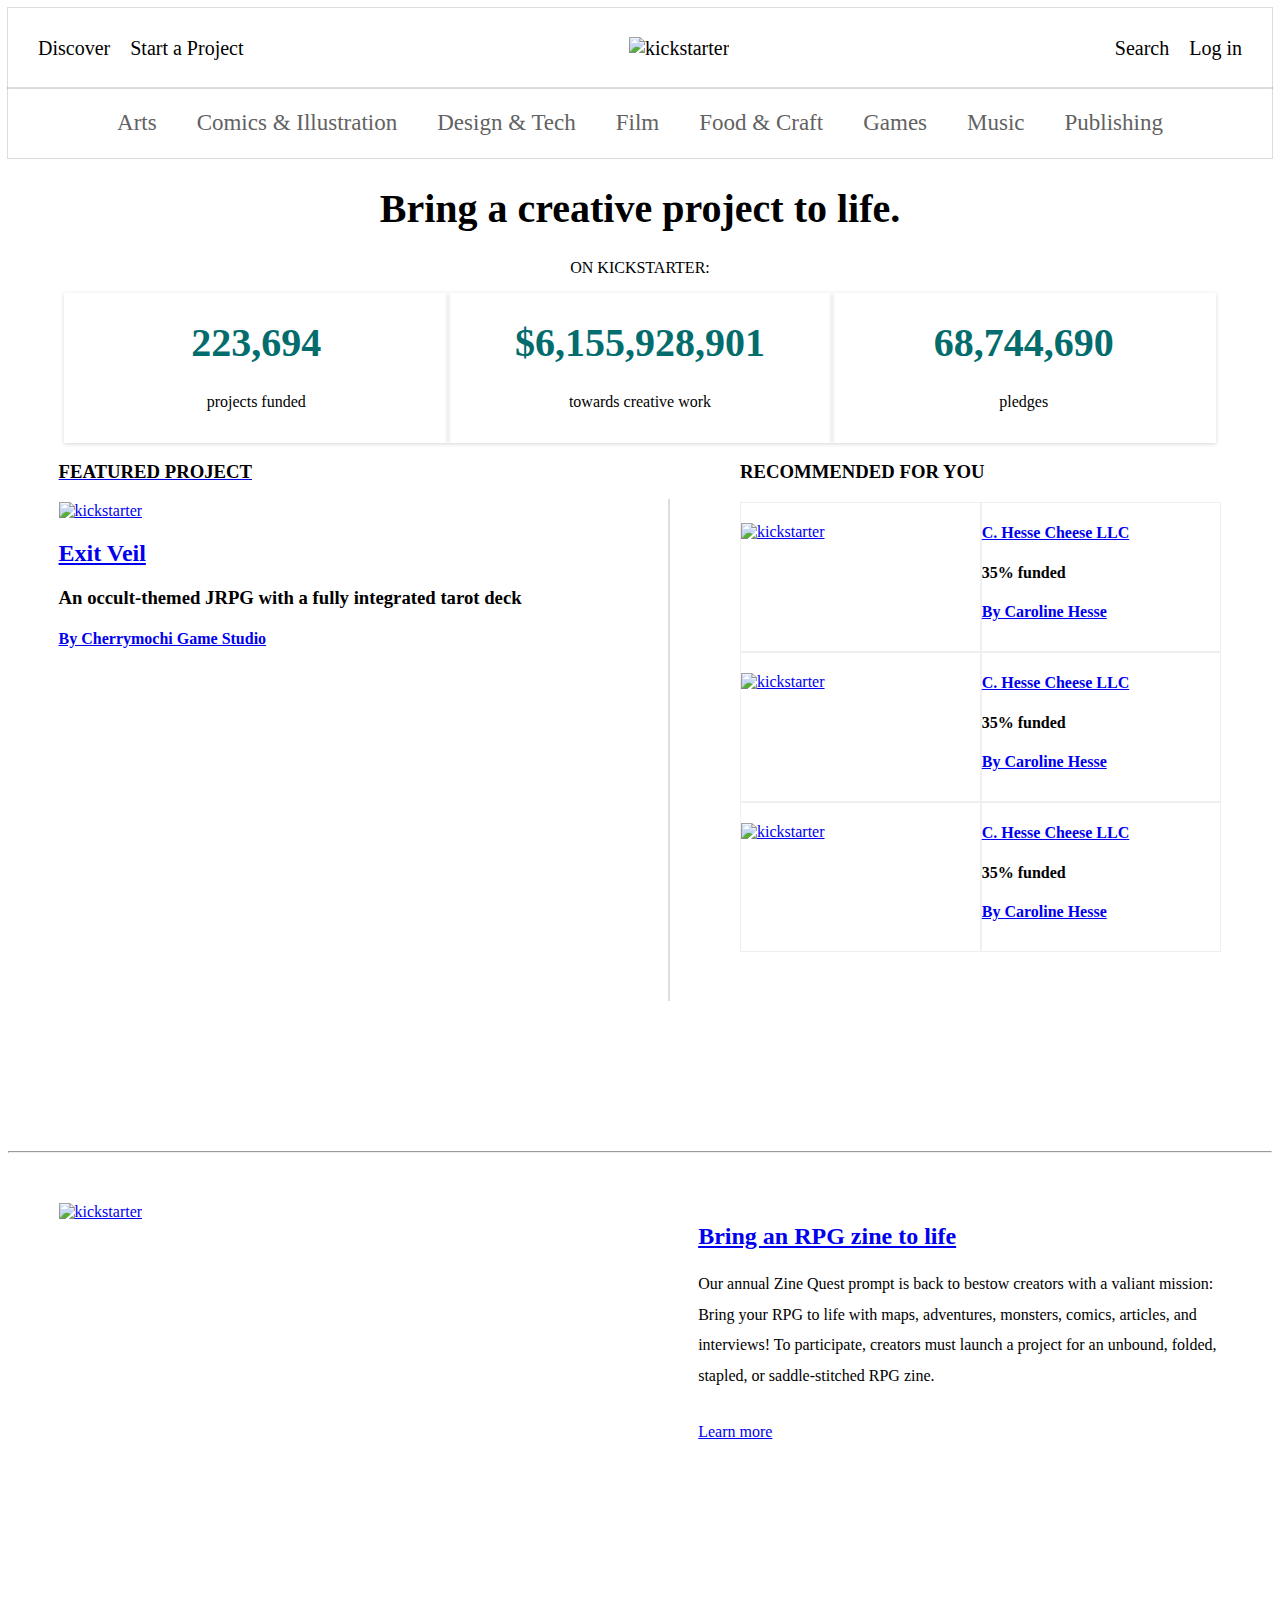
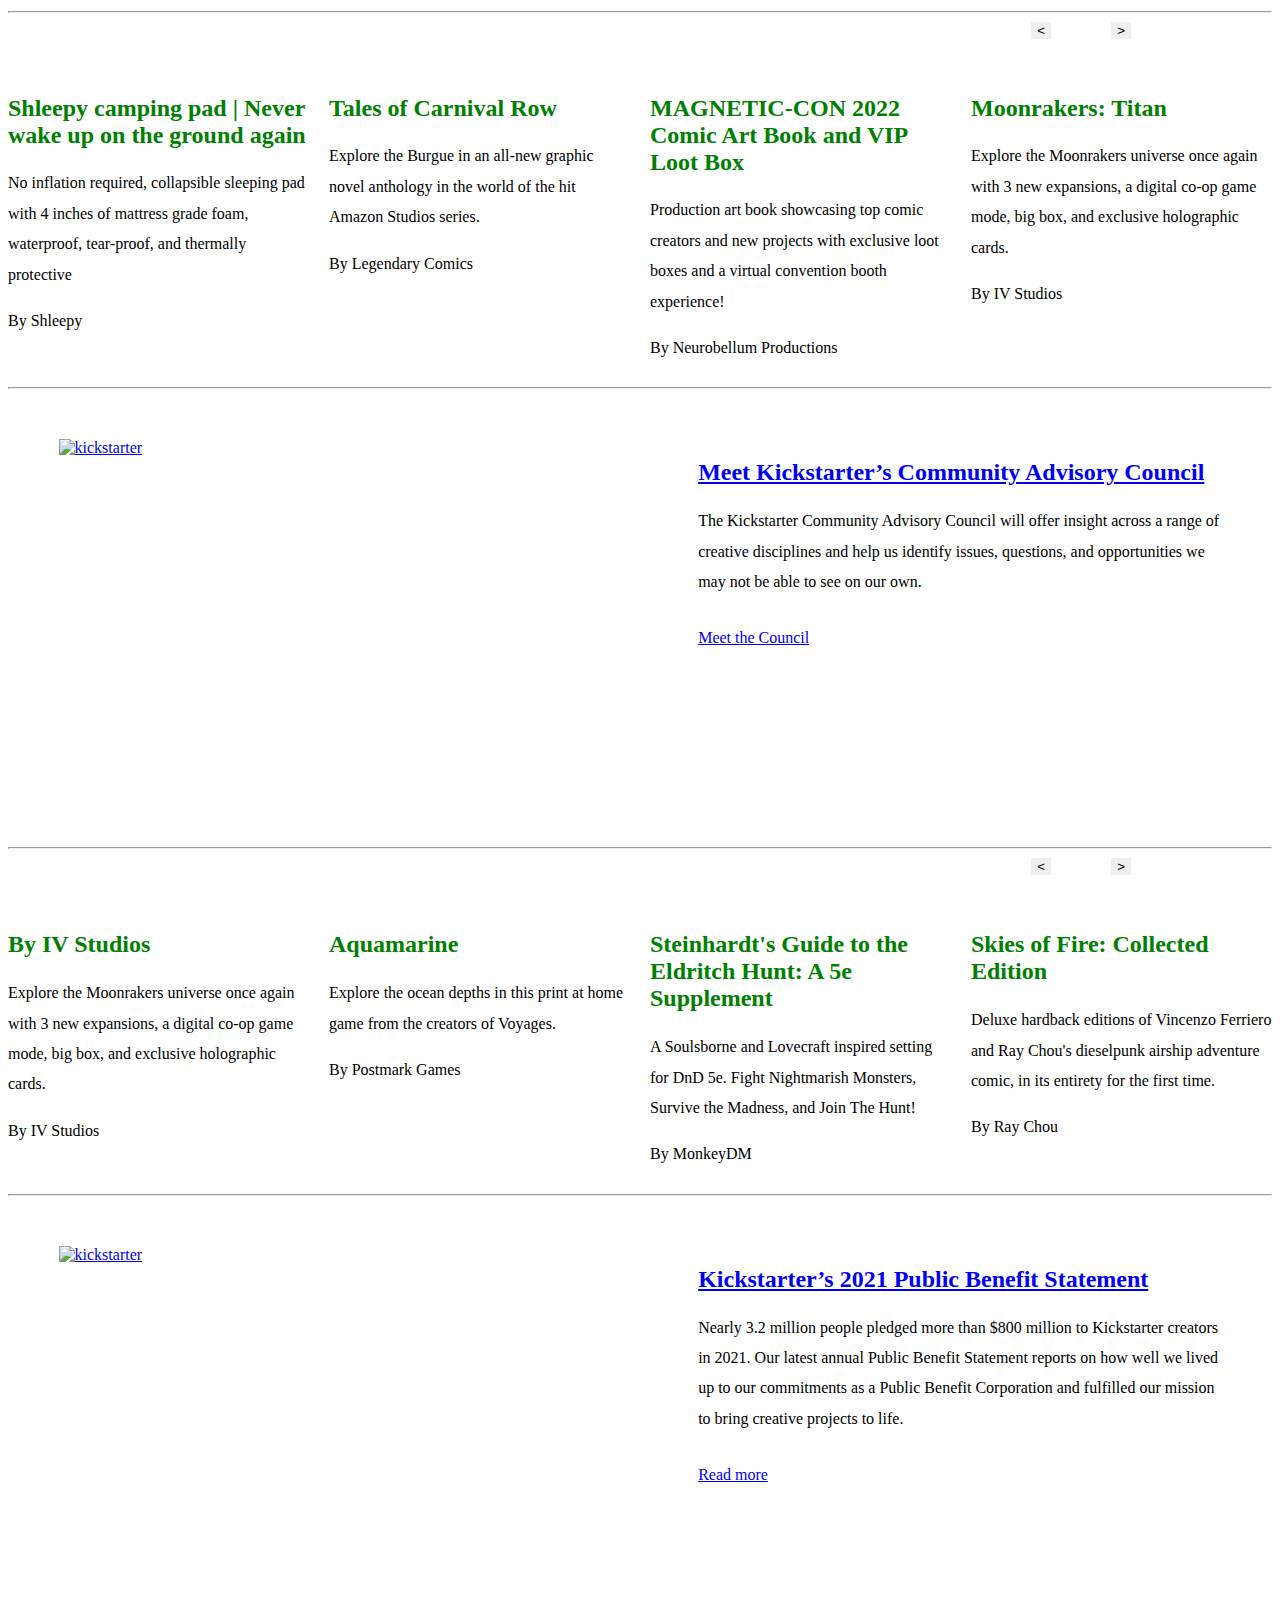
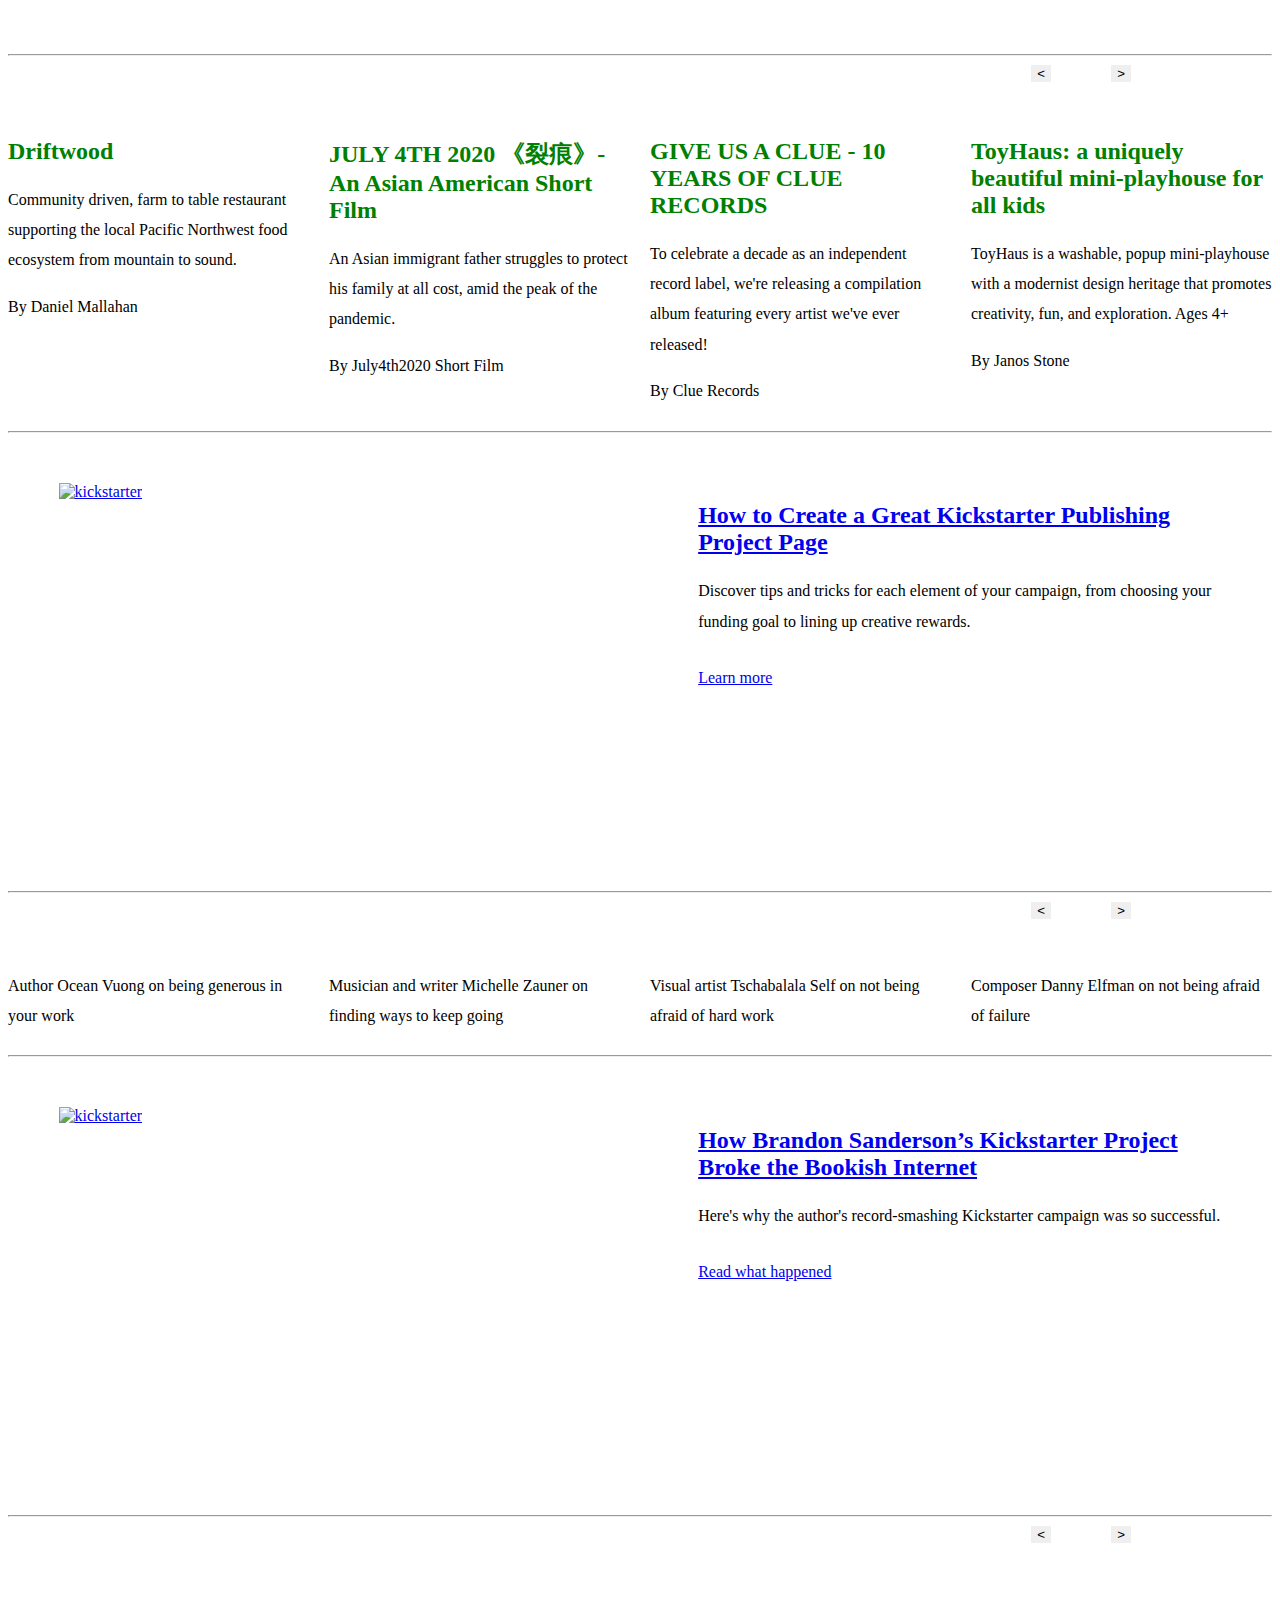
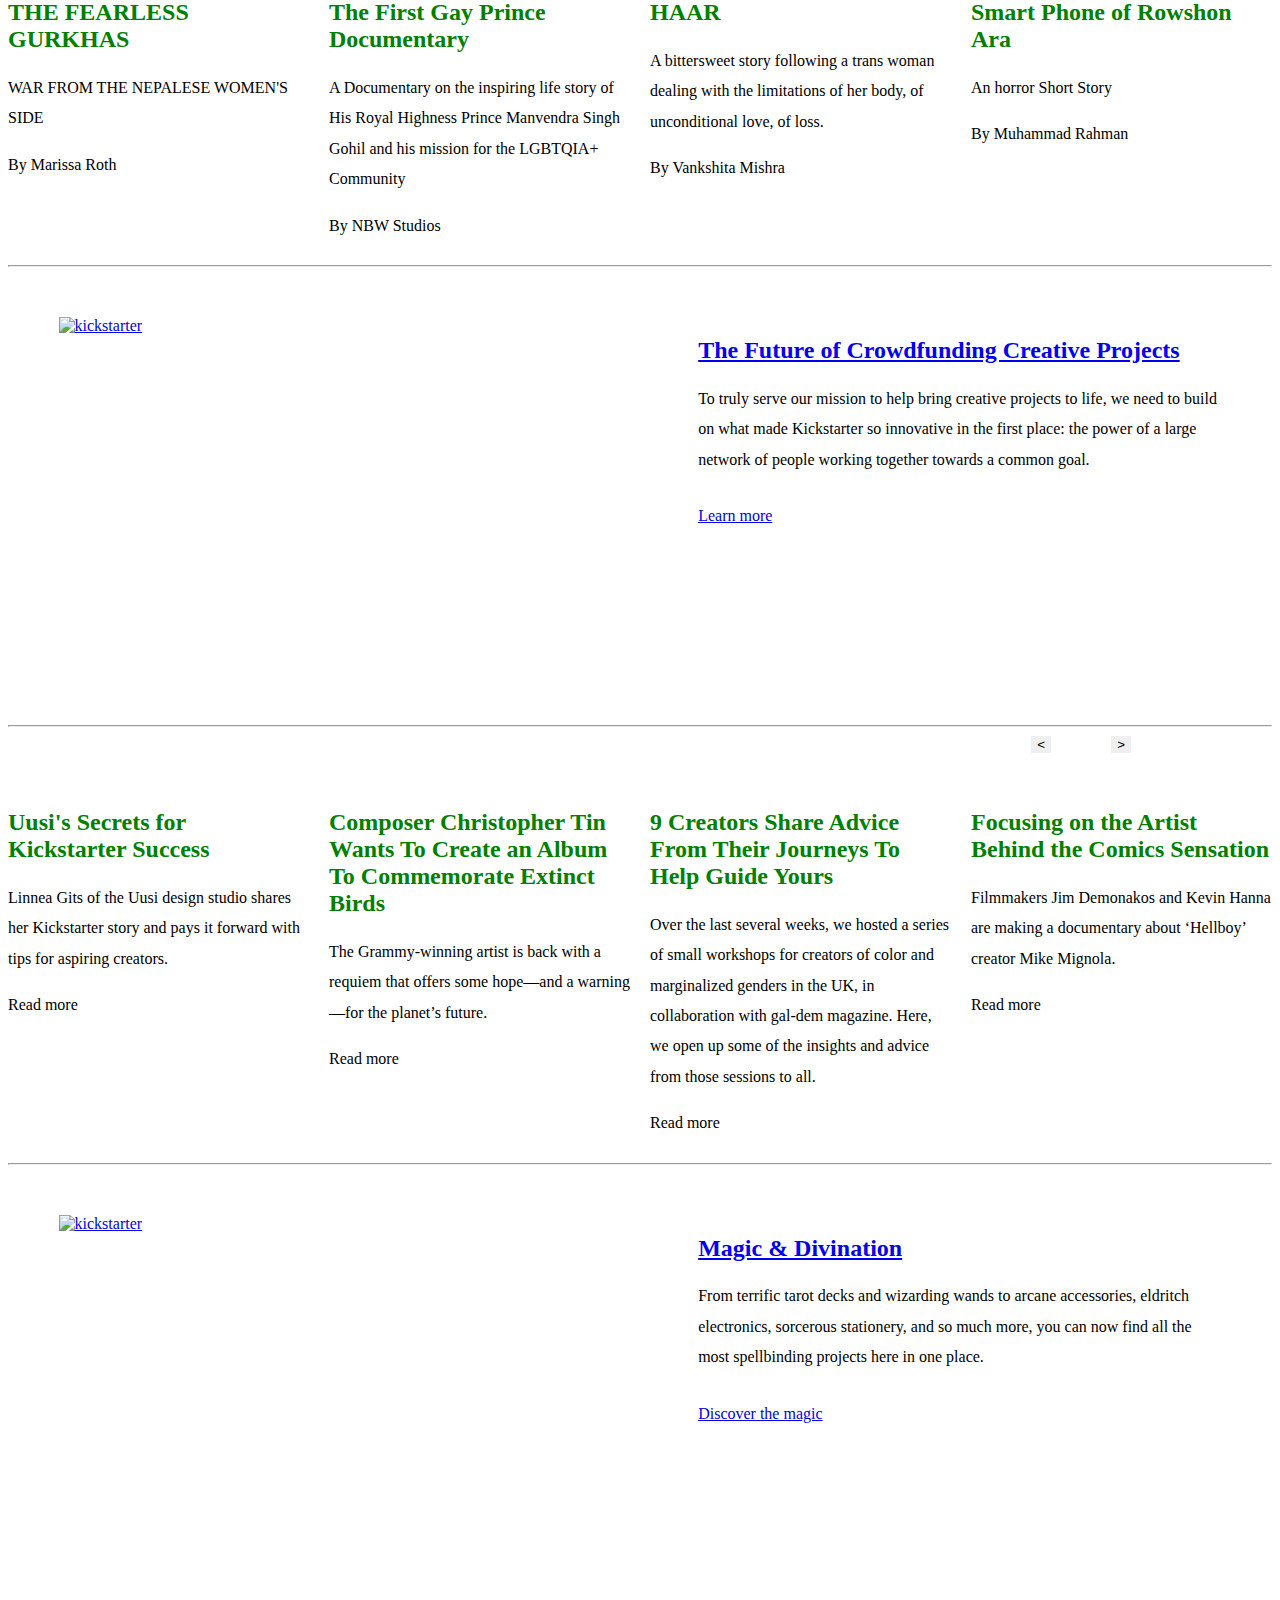
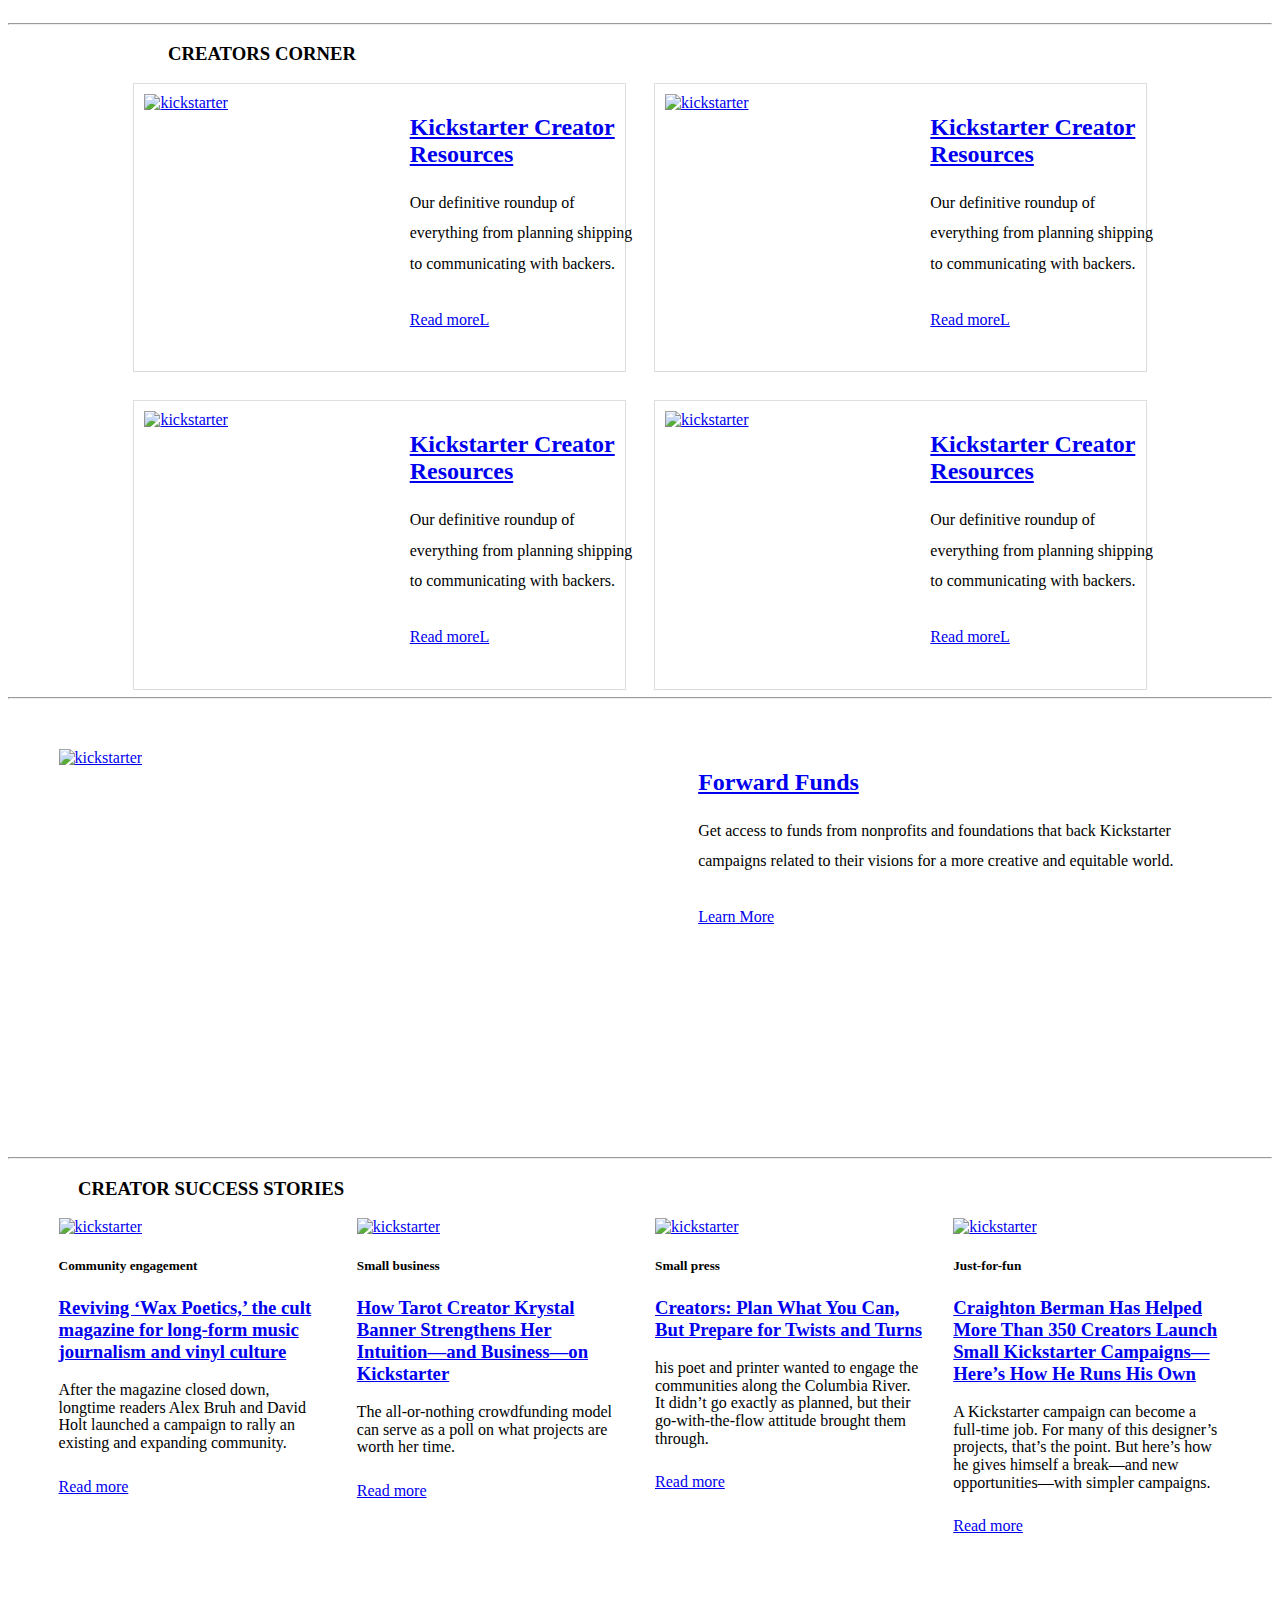
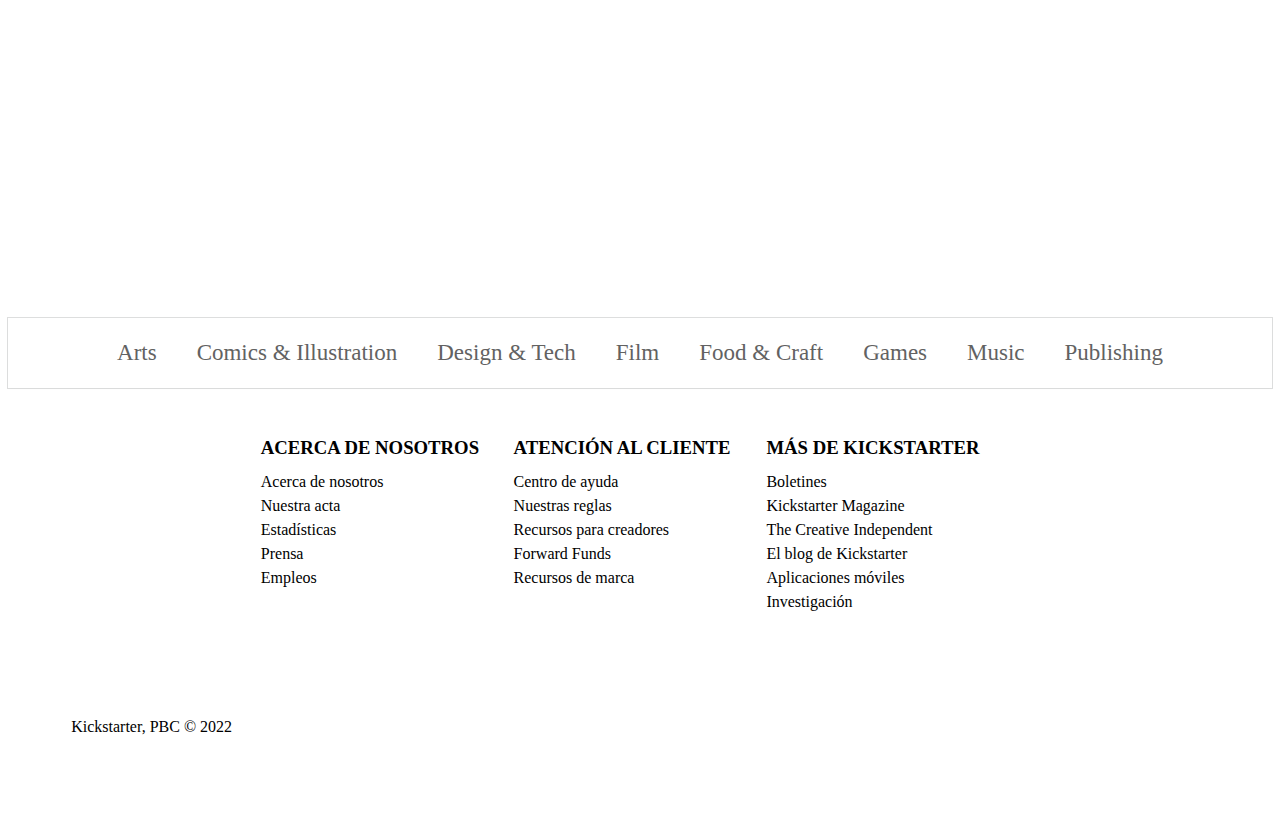
==== Day-2/index.html @ e6bad217 "day-2 file add" ====
<!DOCTYPE html>
<html lang="en">
<head>
    <meta charset="UTF-8">
    <meta http-equiv="X-UA-Compatible" content="IE=edge">
    <meta name="viewport" content="width=device-width, initial-scale=1.0">
    <title>Kickstarter</title>
    
    <link rel="stylesheet" href="index.css">
</head>
<body>
    <div id="links">
        <div id="left">
            <div><a href="index.html">Discover</a></div>
            <div><a href="index.html">Start a Project</a></div>
        </div>
        <div>
            <div><a href="index.html"><img src="https://www.linkpicture.com/q/picture_4.jpg" alt="kickstarter"></a></div>
        </div>
        <div id="right">
            <div><a href="index.html">Search</a></div>
            <div><a href="login.html">Log in</a></div>
        </div>
        
    </div>
    <div id="heading">
        <div><a href="index.html">Arts</a></div>
        <div><a href="index.html">Comics & Illustration</a></div>
        <div><a href="bookmark.html">Design & Tech</a></div>
        <div><a href="index.html">Film</a></div>
        <div><a href="index.html">Food & Craft</a></div>
        <div><a href="index.html">Games</a></div>
        <div><a href="index.html">Music</a></div>
        <div><a href="index.html">Publishing</a></div>
    </div>
   
    <h1>Bring a creative project to life.</h1>
    <p>ON KICKSTARTER:</p>
    <div id="digit">
        <div id="digit1">
            <h1>223,694</h1>
            <p>projects funded</p>
        </div>
        <div id="digit2">
            <h1>$6,155,928,901</h1>
            <p>towards creative work</p>
        </div>
        <div id="digit2">
            <h1>68,744,690</h1>
            <p>pledges</p>
        </div>
       
    </div>
    <div class="t"></div>

    <div id="feature">
        <div class="fea" ><a href="index.html">
            <h3>FEATURED PROJECT</h3>
            <a href="index.html"><img src="https://ksr-static.imgix.net/exit-veil-hp-710a0d3.jpg?ixlib=rb-4.0.2&s=36f3b05a433d892f294f257016023a87" alt="kickstarter"></a>
            <h2><a href="index.html">Exit Veil</a></h2>
            <h3>An occult-themed JRPG with a fully integrated tarot deck</h3>
             </a>
             <h4><a href="index.html">By Cherrymochi Game Studio</a></h4>
        </div>
    
        <div class="fea">
            <h3 class="right">RECOMMENDED FOR YOU</h3>
            <div class="fearight"> 
                <div><a href="index.html"><img src="https://ksr-ugc.imgix.net/assets/037/944/997/c722bab8c4c712d1a77e01620cdf2e40_original.jpg?ixlib=rb-4.0.2&crop=faces&w=1024&h=576&fit=crop&v=1657726304&auto=format&frame=1&q=92&s=f5bda1211473d0153fcb2b2c0af3bbb5" alt="kickstarter"></a></div>
                <div><h4><a href="index.html">C. Hesse Cheese LLC</a></h4>
                    <h4>35% funded</h4>
                    <p><h4><a href="index.html">By Caroline Hesse</a></h4></p></div>
                <div><a href="index.html"><img src="https://ksr-ugc.imgix.net/assets/037/944/997/c722bab8c4c712d1a77e01620cdf2e40_original.jpg?ixlib=rb-4.0.2&crop=faces&w=1024&h=576&fit=crop&v=1657726304&auto=format&frame=1&q=92&s=f5bda1211473d0153fcb2b2c0af3bbb5" alt="kickstarter"></a></div>
                <div><h4><a href="index.html">C. Hesse Cheese LLC</a></h4>
                    <h4>35% funded</h4>
                    <p><h4><a href="index.html">By Caroline Hesse</a></h4></p>
                </div>
                <div><a href="index.html"><img src="https://ksr-ugc.imgix.net/assets/037/944/997/c722bab8c4c712d1a77e01620cdf2e40_original.jpg?ixlib=rb-4.0.2&crop=faces&w=1024&h=576&fit=crop&v=1657726304&auto=format&frame=1&q=92&s=f5bda1211473d0153fcb2b2c0af3bbb5" alt="kickstarter"></a></div>
                <div><h4><a href="index.html">C. Hesse Cheese LLC</a></h4>
                    <h4>35% funded</h4>
                    <p><h4><a href="index.html">By Caroline Hesse</a></h4></p>
                </div>
            </div>
                
        </div>
    </div><hr>
    <div class="l"></div>
        
    <div class="zinequist">
        <div><a href="index.html"><img src="https://goodman-games.com/wp-content/uploads/2022/07/Zinequest4_header-1024x439.jpg" alt="kickstarter"></a></div>
        <div><h2><a href="index.html">Bring an RPG zine to life</a></h2>
            <p class="zinequistleft">Our annual Zine Quest prompt is back to bestow creators with a valiant mission: Bring your RPG to life with maps, adventures, monsters, comics, articles, and interviews! To participate, creators must launch a project for an unbound, folded, stapled, or saddle-stitched RPG zine.</p>
            <p class="zinequistleft"><a href="index.html">Learn more</a></p>
        </div>
    </div><hr> 
    
    <!-- slider -->
    <div id="slide">
       
        
        <div id="crauser">
            <!-- 1st -->
            <img src="https://ksr-ugc.imgix.net/assets/037/936/926/dbf5f84977ea29819c6bd80f6218da87_original.jpg?ixlib=rb-4.0.2&crop=faces&w=352&h=198&fit=crop&v=1657657763&auto=format&frame=1&q=92&s=b2bbd4d12f52021d7f76be6d8f29860d" alt="">
            <button id="left-btn"> < </button>
            <button id="right-btn">></button>
            <h2>Shleepy camping pad | Never wake up on the ground again</h2>
            <p>No inflation required, collapsible sleeping pad with 4 inches of mattress grade foam, waterproof, tear-proof, and thermally protective</p>
            <p>By Shleepy</p>
        </div>
        <!-- 2nd -->
        <div>
            <img src="https://ksr-ugc.imgix.net/assets/036/102/164/73512db505f2424be597eb4be64bb660_original.jpg?ixlib=rb-4.0.2&crop=faces&w=352&h=198&fit=crop&v=1642534080&auto=format&frame=1&q=92&s=0b6e358a82295982cce3b4f9df22dd88" alt="">
            <button id="left-btn"> < </button>
            <button id="right-btn">></button>
            <h2>Tales of Carnival Row</h2>
            <p>Explore the Burgue in an all-new graphic novel anthology in the world of the hit Amazon Studios series.

                </p>
            <p>By Legendary Comics</p>
        </div>
        <!-- 3rd -->
        <div>
            <img src="https://ksr-ugc.imgix.net/assets/037/948/641/58ce0e067c0d018bb6302a8cab6a73cd_original.jpg?ixlib=rb-4.0.2&crop=faces&w=352&h=198&fit=crop&v=1657747161&auto=format&frame=1&q=92&s=d883cc8c3e3562b18d933e75aec8eca2" alt="">
            <button id="left-btn"> < </button>
            <button id="right-btn">></button>
            <h2>MAGNETIC-CON 2022 Comic Art  Book and VIP Loot Box</h2>
            <p>Production art book showcasing top comic creators and new projects with exclusive loot boxes and a virtual convention booth experience!</p>
            <p>By Neurobellum Productions</p>
        </div>
        <!-- 4th -->
        <div>
            <img src="https://ksr-ugc.imgix.net/assets/038/002/147/11e8d1209372b7ff513b3c0b413df053_original.png?ixlib=rb-4.0.2&crop=faces&w=352&h=198&fit=crop&v=1658221509&auto=format&frame=1&q=92&s=aff415ce3b3cea297a00e16480515a06" alt="">
            <button id="left-btn"> < </button>
            <button id="right-btn">></button>
            <h2>Moonrakers: Titan</h2>
            <p>Explore the Moonrakers universe once again with 3 new expansions, a digital co-op game mode, big box, and exclusive holographic cards.</p>
            <p>By IV Studios</p>
        </div>
        
    </div><hr>

    <!-- 2nd row same product -->
    <div class="zinequist">
        <div><a href="index.html"><img src="https://ksr-ugc.imgix.net/assets/037/636/897/9c7333339f65acf38a139d1f514ca7d3_original.png?ixlib=rb-4.0.2&w=700&fit=max&v=1655182845&gif-q=50&lossless=true&s=197a22f5380b4b364462189008114b97" alt="kickstarter"></a></div>
        <div><h2><a href="index.html">Meet Kickstarter’s Community Advisory Council</a></h2>
            <p class="zinequistleft">The Kickstarter Community Advisory Council will offer insight across a range of creative disciplines and help us identify issues, questions, and opportunities we may not be able to see on our own.</p>
            <p class="zinequistleft"><a href="index.html">Meet the Council</a></p>
        </div>
    </div><hr> 
    
    <!-- slider -->
    <div id="slide">
       
        
        <div id="crauser">
            <!-- 1st -->
            <img src="https://ksr-ugc.imgix.net/assets/038/002/147/11e8d1209372b7ff513b3c0b413df053_original.png?ixlib=rb-4.0.2&crop=faces&w=352&h=198&fit=crop&v=1658221509&auto=format&frame=1&q=92&s=aff415ce3b3cea297a00e16480515a06" alt="">
            <button id="left-btn"> < </button>
            <button id="right-btn">></button>
            <h2>By IV Studios</h2>
            <p>Explore the Moonrakers universe once again with 3 new expansions, a digital co-op game mode, big box, and exclusive holographic cards.</p>
            <p>By IV Studios</p>
        </div>
        <!-- 2nd -->
        <div>
            <img src="https://ksr-ugc.imgix.net/assets/038/003/206/1c18e5a164153286537e7a73c3fb7ea6_original.png?ixlib=rb-4.0.2&crop=faces&w=352&h=198&fit=crop&v=1658229384&auto=format&frame=1&q=92&s=fe41cbedf2a13b430e1abf7c29f45a98" alt="">
            <button id="left-btn"> < </button>
            <button id="right-btn">></button>
            <h2>Aquamarine</h2>
            <p>Explore the ocean depths in this print at home game from the creators of Voyages.

                </p>
            <p>By Postmark Games</p>
        </div>
        <!-- 3rd -->
        <div>
            <img src="https://ksr-ugc.imgix.net/assets/038/005/039/2c80fea9ec0e6900dc5b462990761939_original.png?ixlib=rb-4.0.2&crop=faces&w=352&h=198&fit=crop&v=1658240898&auto=format&frame=1&q=92&s=a1db1c65f3052bbfde09a2e2be6debb3" alt="">
            <button id="left-btn"> < </button>
            <button id="right-btn">></button>
            <h2>Steinhardt's Guide to the Eldritch Hunt: A 5e Supplement</h2>
            <p>A Soulsborne and Lovecraft inspired setting for DnD 5e. Fight Nightmarish Monsters, Survive the Madness, and Join The Hunt!</p>
            <p>By MonkeyDM</p>
        </div>
        <!-- 4th -->
        <div>
            <img src="https://ksr-ugc.imgix.net/assets/037/960/368/88ef9baf21f8a907ebb69d17dee29047_original.jpg?ixlib=rb-4.0.2&crop=faces&w=352&h=198&fit=crop&v=1657836542&auto=format&frame=1&q=92&s=1abde6a627032f2228fc124bbf2c0e70" alt="">
            <button id="left-btn"> < </button>
            <button id="right-btn">></button>
            <h2>Skies of Fire: Collected Edition</h2>
            <p>Deluxe hardback editions of Vincenzo Ferriero and Ray Chou's dieselpunk airship adventure comic, in its entirety for the first time.</p>
            <p>By Ray Chou</p>
        </div>
        
    </div><hr>

    <!-- 3rd row same product -->
    <div class="zinequist">
        <div><a href="index.html"><img src="https://ksr-ugc.imgix.net/assets/037/422/047/3ae61394be206ba81856c6dbeb9a07b3_original.png?ixlib=rb-4.0.2&w=700&fit=max&v=1653424670&gif-q=50&lossless=true&s=64c72cc5b0903a213e1cfd0352896c37" alt="kickstarter"></a></div>
        <div><h2><a href="index.html">Kickstarter’s 2021 Public Benefit Statement</a></h2>
            <p class="zinequistleft">Nearly 3.2 million people pledged more than $800 million to Kickstarter creators in 2021. Our latest annual Public Benefit Statement reports on how well we lived up to our commitments as a Public Benefit Corporation and fulfilled our mission to bring creative projects to life.</p>
            <p class="zinequistleft"><a href="index.html">Read more</a></p>
        </div>
    </div><hr> 
    
    <!-- slider -->
    <div id="slide">
       
        
        <div id="crauser">
            <!-- 1st -->
            <img src="https://ksr-ugc.imgix.net/assets/037/562/171/c6299a47e71a9bd8da70b8c949513d0e_original.jpeg?ixlib=rb-4.0.2&crop=faces&w=352&h=198&fit=crop&v=1654556296&auto=format&frame=1&q=92&s=7db7646359376bfc942264293e833167" alt="">
            <button id="left-btn"> < </button>
            <button id="right-btn">></button>
            <h2>Driftwood</h2>
            <p>Community driven, farm to table restaurant supporting the local Pacific Northwest food ecosystem from mountain to sound.</p>
            <p>By Daniel Mallahan</p>
        </div>
        <!-- 2nd -->
        <div>
            <img src="https://ksr-ugc.imgix.net/assets/037/587/956/aacd62a1bf839fa173e66245cda884ca_original.PNG?ixlib=rb-4.0.2&crop=faces&w=352&h=198&fit=crop&v=1654737706&auto=format&frame=1&q=92&s=371c76aba1ea7b16812369ae9e21bb0e" alt="">
            <button id="left-btn"> < </button>
            <button id="right-btn">></button>
            <h2>JULY 4TH 2020 《裂痕》- An Asian American Short Film</h2>
            <p>An Asian immigrant father struggles to protect his family at all cost, amid the peak of the pandemic.

                </p>
            <p>By July4th2020 Short Film</p>
        </div>
        <!-- 3rd -->
        <div>
            <img src="https://ksr-ugc.imgix.net/assets/037/418/479/5caa319b7347e581dd2eb956cf0422b4_original.jpg?ixlib=rb-4.0.2&crop=faces&w=352&h=198&fit=crop&v=1653407702&auto=format&frame=1&q=92&s=d470c7a6212cb53ae42b7f039936a71b" alt="">
            <button id="left-btn"> < </button>
            <button id="right-btn">></button>
            <h2>GIVE US A CLUE - 10 YEARS OF CLUE RECORDS</h2>
            <p>To celebrate a decade as an independent record label, we're releasing a compilation album featuring every artist we've ever released!</p>
            <p>By Clue Records</p>
        </div>
        <!-- 4th -->
        <div>
            <img src="https://ksr-ugc.imgix.net/assets/037/697/886/f2f28d37a90f5d8136eff75c5b42d833_original.jpg?ixlib=rb-4.0.2&crop=faces&w=352&h=198&fit=crop&v=1655685232&auto=format&frame=1&q=92&s=7e5857aa4703047236ece6a32728b5cf" alt="">
            <button id="left-btn"> < </button>
            <button id="right-btn">></button>
            <h2>ToyHaus: a uniquely beautiful mini-playhouse for all kids</h2>
            <p>ToyHaus is a washable, popup mini-playhouse with a modernist design heritage that promotes creativity, fun, and exploration. Ages 4+</p>
            <p>By Janos Stone</p>
        </div>
        
    </div><hr>

    <!-- 4th row same product -->
    <div class="zinequist4">
        <div><a href="index.html"><img src="https://afuse8production.slj.com/wp-content/uploads/2020/06/WhenYouLookUp3.jpg" alt="kickstarter"></a></div>
        <div><h2><a href="index.html">How to Create a Great Kickstarter Publishing Project Page</a></h2>
            <p class="zinequistleft">Discover tips and tricks for each element of your campaign, from choosing your funding goal to lining up creative rewards.</p>
            <p class="zinequistleft"><a href="index.html">Learn more</a></p>
        </div>
    </div><hr> 
    
    <!-- slider -->
    <div id="slide">
       
        
        <div id="crauser">
            <!-- 1st -->
            <img src="https://s3.amazonaws.com/tci-assets/uploads/ocean1.jpg" alt="">
            <button id="left-btn"> < </button>
            <button id="right-btn">></button>
            <p>Author Ocean Vuong on being generous in your work</p>
            
        </div>
        <!-- 2nd -->
        <div>
            <img src="https://cdn.filestackcontent.com/CQH9UGSuRie7XhXefFio" alt="">
            <button id="left-btn"> < </button>
            <button id="right-btn">></button>
           
            <p>Musician and writer Michelle Zauner on finding ways to keep going</p>
            
        </div>
        <!-- 3rd -->
        <div>
            <img src="https://s3.amazonaws.com/tci-assets/uploads/tself.jpg" alt="">
            <button id="left-btn"> < </button>
            <button id="right-btn">></button>
            
            <p>Visual artist Tschabalala Self on not being afraid of hard work</p>
            
        </div>
        <!-- 4th -->
        <div>
            <img src="https://cdn.filestackcontent.com/ccKVd36lRKKtdsfnwVbs " alt="">
            <button id="left-btn"> < </button>
            <button id="right-btn">></button>
            
            <p>Composer Danny Elfman on not being afraid of failure</p>
            
        </div>
        
    </div><hr>

    <!-- 5th row same product -->
    <div class="zinequist">
        <div><a href="index.html"><img src="https://preview.redd.it/n4zc90fi3tk81.jpg?auto=webp&s=c598fc4a489b0e2f6c7b33830af48c37debb7a84" alt="kickstarter"></a></div>
        <div><h2><a href="index.html">How Brandon Sanderson’s Kickstarter Project Broke the Bookish Internet</a></h2>
            <p class="zinequistleft">Here's why the author's record-smashing Kickstarter campaign was so successful.</p>
            <p class="zinequistleft"><a href="index.html"> Read what happened</a></p>
        </div>
    </div><hr> 
    
    <!-- slider -->
    <div id="slide">
       
        
        <div id="crauser">
            <!-- 1st -->
            <img src="https://ksr-ugc.imgix.net/assets/037/911/658/a4ff59c2a96bdd706d7457847a9856d0_original.jpg?ixlib=rb-4.0.2&crop=faces&w=352&h=198&fit=crop&v=1657460066&auto=format&frame=1&q=92&s=f1a2519b0fefb59077e27ebc248d0d76" alt="">
            <button id="left-btn"> < </button>
            <button id="right-btn">></button>
            <h2>THE FEARLESS GURKHAS</h2>
            <p>WAR FROM THE NEPALESE WOMEN'S SIDE</p>
            <p>By Marissa Roth</p>
        </div>
        <!-- 2nd -->
        <div>
            <img src="https://ksr-ugc.imgix.net/assets/037/804/249/8084a36af38020f24376555dbc7435b9_original.jpg?ixlib=rb-4.0.2&crop=faces&w=352&h=198&fit=crop&v=1656543274&auto=format&frame=1&q=92&s=36f9dee8c2b641b9d87ec5a44def8e35" alt="">
            <button id="left-btn"> < </button>
            <button id="right-btn">></button>
            <h2>The First Gay Prince Documentary</h2>
            <p>A Documentary on the inspiring life story of His Royal Highness Prince Manvendra Singh Gohil and his mission for the LGBTQIA+ Community</p>
            <p>By NBW Studios</p>
        </div>
        <!-- 3rd -->
        <div>
            <img src="https://ksr-ugc.imgix.net/assets/037/619/519/547d36987737e95dc8b60680ff9467f1_original.jpg?ixlib=rb-4.0.2&crop=faces&w=352&h=198&fit=crop&v=1655028076&auto=format&frame=1&q=92&s=2cdaa5b9a580baae7b86f7740d1b66cc" alt="">
            <button id="left-btn"> < </button>
            <button id="right-btn">></button>
            <h2>HAAR</h2>
            <p>A bittersweet story following a trans woman dealing with the limitations of her body, of unconditional love, of loss.</p>
            <p>By Vankshita Mishra</p>
        </div>
        <!-- 4th -->
        <div>
            <img src="https://ksr-ugc.imgix.net/assets/037/934/504/2e943192e53756d00adaff5e37fc5c5d_original.jpg?ixlib=rb-4.0.2&crop=faces&w=352&h=198&fit=crop&v=1657644295&auto=format&frame=1&q=92&s=a6b751d1cbb29a0daa2bcd7335eebedb" alt="">
            <button id="left-btn"> < </button>
            <button id="right-btn">></button>
            <h2>Smart Phone of Rowshon Ara</h2>
            <p>An horror Short Story</p>
            <p>By Muhammad Rahman</p>
        </div>
        
    </div><hr>
    <!-- 6th row same product -->
    <div class="zinequist">
        <div><a href="index.html"><img src="https://pbs.twimg.com/card_img/1547658123845898248/MLlZe68K?format=jpg&name=small" alt="kickstarter"></a></div>
        <div><h2><a href="index.html">The Future of Crowdfunding Creative Projects</a></h2>
            <p class="zinequistleft">To truly serve our mission to help bring creative projects to life, we need to build on what made Kickstarter so innovative in the first place: the power of a large network of people working together towards a common goal.</p>
            <p class="zinequistleft"><a href="index.html">Learn more</a></p>
        </div>
    </div><hr> 
    
    <!-- slider -->
    <div id="slide">
       
        
        <div id="crauser">
            <!-- 1st -->
            <img src="https://ksr-ugc.imgix.net/assets/035/690/724/3e458d2659d6527d4fd6f07ff59575b7_original.jpg?ixlib=rb-4.0.2&w=700&fit=max&v=1637871724&gif-q=50&q=92&s=9dbe3c1c61c7675597a04bfc695919b3" alt="">
            <button id="left-btn"> < </button>
            <button id="right-btn">></button>
            <h2>Uusi's Secrets for Kickstarter Success</h2>
            <p>Linnea Gits of the Uusi design studio shares her Kickstarter story and pays it forward with tips for aspiring creators.</p>
            <p>Read more</p>
        </div>
        <!-- 2nd -->
        <div>
            <img src="https://ksr-ugc.imgix.net/assets/032/807/542/3180197e9c98c293317ea1f958976633_original.png?ixlib=rb-4.0.2&w=700&fit=max&v=1616194025&gif-q=50&lossless=true&s=59e94db5beedbe4dca5d7dc2eeea93e7" alt="">
            <button id="left-btn"> < </button>
            <button id="right-btn">></button>
            <h2>Composer Christopher Tin Wants To Create an Album To Commemorate Extinct Birds</h2>
            <p>The Grammy-winning artist is back with a requiem that offers some hope—and a warning—for the planet’s future.

                </p>
            <p>Read more</p>
        </div>
        <!-- 3rd -->
        <div>
            <img src="https://ksr-ugc.imgix.net/assets/032/807/378/63501c9b394f6ec6fde1ad4b6d25cc2b_original.png?ixlib=rb-4.0.2&w=700&fit=max&v=1616192713&gif-q=50&lossless=true&s=fbd2ec0bec2e20b71632e8c1b2699466" alt="">
            <button id="left-btn"> < </button>
            <button id="right-btn">></button>
            <h2>9 Creators Share Advice From Their Journeys To Help Guide Yours</h2>
            <p>Over the last several weeks, we hosted a series of small workshops for creators of color and marginalized genders in the UK, in collaboration with gal-dem magazine. Here, we open up some of the insights and advice from those sessions to all.</p>
            <p>Read more</p>
        </div>
        <!-- 4th -->
        <div>
            <img src="https://ksr-ugc.imgix.net/assets/032/699/180/44fbdd589233c610b92decee357951e8_original.png?ixlib=rb-4.0.2&w=700&fit=max&v=1615483388&gif-q=50&lossless=true&s=29744c3fe5530c7af5d4227b10491693" alt="">
            <button id="left-btn"> < </button>
            <button id="right-btn">></button>
            <h2>Focusing on the Artist Behind the Comics Sensation</h2>
            <p>Filmmakers Jim Demonakos and Kevin Hanna are making a documentary about ‘Hellboy’ creator Mike Mignola.</p>
            <p>Read more</p>
        </div>
        
    </div><hr>
    <!-- 7th row diff pro -->
    <div class="zinequist">
        <div><a href="index.html"><img src="https://ksr-ugc.imgix.net/assets/035/286/702/65d363efc6e9d44a107e1451b414e541_original.jpg?ixlib=rb-4.0.2&w=700&fit=max&v=1634670719&gif-q=50&q=92&s=c3e4d09018db2356c47be998aff823e3" alt="kickstarter"></a></div>
        <div><h2><a href="index.html">Magic & Divination</a></h2>
            <p class="zinequistleft">From terrific tarot decks and wizarding wands to arcane accessories, eldritch electronics, sorcerous stationery, and so much more, you can now find all the most spellbinding projects here in one place.</p>
            <p class="zinequistleft"><a href="index.html">Discover the magic</a></p>
        </div>
    </div><hr> 
    <div id="creater">
        <h3>CREATORS CORNER</h3>
        <div >
            <div>
                <div><a href="index.html"><img src="https://cdn.filestackcontent.com/resize=width:800/vrYELfSSUqG1m4dZD8pA" alt="kickstarter"></a></div>
                <div><h2><a href="index.html">Kickstarter Creator Resources</a></h2>
                    <p class="zinequistleft">Our definitive roundup of everything from planning shipping to communicating with backers.</p>
                    <p class="zinequistleft"><a href="index.html">Read moreL</a></p>
                </div>
            </div>
            <div>
                <div><a href="index.html"><img src="https://miro.medium.com/max/1400/1*VcxVGW4_pIrWmiOlY345EQ.jpeg" alt="kickstarter"></a></div>
                <div><h2><a href="index.html">Kickstarter Creator Resources</a></h2>
                    <p class="zinequistleft">Our definitive roundup of everything from planning shipping to communicating with backers.</p>
                    <p class="zinequistleft"><a href="index.html">Read moreL</a></p>
                </div>
            </div>
            <div>
                <div><a href="index.html"><img src="https://cloudfront-us-east-1.images.arcpublishing.com/coindesk/LSIP3BY7IBERVDMRIIFVBZQ4BE.jpeg" alt="kickstarter"></a></div>
                <div><h2><a href="index.html">Kickstarter Creator Resources</a></h2>
                    <p class="zinequistleft">Our definitive roundup of everything from planning shipping to communicating with backers.</p>
                    <p class="zinequistleft"><a href="index.html">Read moreL</a></p>
                </div>
            </div>
            <div>
                <div><a href="index.html"><img src="https://ksr-static.imgix.net/jazuvisx-K74A5963_10-min.gif?ixlib=rb-2.0.0&s=f95514d9d5fbe68a429dcfd62c393e20" alt="kickstarter"></a></div>
                <div><h2><a href="index.html">Kickstarter Creator Resources</a></h2>
                    <p class="zinequistleft">Our definitive roundup of everything from planning shipping to communicating with backers.</p>
                    <p class="zinequistleft"><a href="index.html">Read moreL</a></p>
                </div>
            </div>
        </div>
    </div><hr>
    <div class="zinequist">
        <div><a href="index.html"><img src="https://www.linkpicture.com/q/Screenshot-71_1.png" alt="kickstarter"></a></div>
        <div><h2><a href="index.html">Forward Funds</a></h2>
            <p class="zinequistleft">Get access to funds from nonprofits and foundations that back Kickstarter campaigns related to their visions for a more creative and equitable world.</p>
            <p class="zinequistleft"><a href="index.html">Learn More</a></p>
        </div>
    </div><hr>
    <h3 id="creatersucess">CREATOR SUCCESS STORIES</h3>

    <div id="sucess">
        <div>
            <a href="index.html"><img src="https://ksr-ugc.imgix.net/assets/031/762/379/6e4c5fc2ddeb649ff57a684a009644fd_original.png?ixlib=rb-4.0.2&w=700&fit=max&v=1608142137&gif-q=50&lossless=true&s=fca916c6b0f4126532f5da7b99c02dce" alt="kickstarter"></a>
            <h5>Community engagement</h5>
            <h3><a href="index.html">Reviving ‘Wax Poetics,’ the cult magazine for long-form music journalism and vinyl culture</a></h3>
            <p class="zinequistleft">After the magazine closed down, longtime readers Alex Bruh and David Holt launched a campaign to rally an existing and expanding community.</p>
            <p class="zinequistleft"><a href="index.html">Read more</a></p>
        </div>
        <div>
            <a href="index.html"><img src="https://ksr-ugc.imgix.net/assets/031/755/267/c625c10b46408fa8beb2bce279bfb10e_original.png?ixlib=rb-4.0.2&w=700&fit=max&v=1608072481&gif-q=50&lossless=true&s=9279b28b1645d946064eb02b61d44113" alt="kickstarter"></a>
            <h5>Small business</h5>
            <h3><a href="index.html">How Tarot Creator Krystal Banner Strengthens Her Intuition—and Business—on Kickstarter</a></h3>
            <p class="zinequistleft">The all-or-nothing crowdfunding model can serve as a poll on what projects are worth her time.</p>
            <p class="zinequistleft"><a href="index.html">Read more</a></p>
        </div>
        <div>
            <a href="index.html"><img src="https://ksr-ugc.imgix.net/assets/031/177/159/78d513020e363f5f3483d48678cb3453_original.jpg?ixlib=rb-4.0.2&w=700&fit=max&v=1603807761&gif-q=50&q=92&s=3eb24b7ade2b5cba10694af5175e8e72" alt="kickstarter"></a>
            <h5>Small press</h5>
            <h3><a href="index.html">Creators: Plan What You Can, But Prepare for Twists and Turns</a></h3>
            <p class="zinequistleft">his poet and printer wanted to engage the communities along the Columbia River. It didn’t go exactly as planned, but their go-with-the-flow attitude brought them through.</p>
            <p class="zinequistleft"><a href="index.html">Read more</a></p>
        </div>
        <div>
            <a href="index.html"><img src="https://ksr-ugc.imgix.net/assets/030/834/837/90bf0c6bf6ba888fcd8f35a3a85c1709_original.png?ixlib=rb-4.0.2&w=700&fit=max&v=1601587562&gif-q=50&lossless=true&s=819c316f5df2f6e981943a6aab25063a" alt="kickstarter"></a>
            <h5>Just-for-fun</h5>
            <h3><a href="index.html">Craighton Berman Has Helped More Than 350 Creators Launch Small Kickstarter Campaigns—Here’s How He Runs His Own</a></h3>
            <p class="zinequistleft">A Kickstarter campaign can become a full-time job. For many of this designer’s projects, that’s the point. But here’s how he gives himself a break—and new opportunities—with simpler campaigns.</p>
            <p class="zinequistleft"><a href="index.html">Read more</a></p>
        </div>
    </div>

    <!-- bottom navbar -->
    <div id="heading">
        <div><a href="index.html">Arts</a></div>
        <div><a href="index.html">Comics & Illustration</a></div>
        <div><a href="bookmark.html">Design & Tech</a></div>
        <div><a href="index.html">Film</a></div>
        <div><a href="index.html">Food & Craft</a></div>
        <div><a href="index.html">Games</a></div>
        <div><a href="index.html">Music</a></div>
        <div><a href="index.html">Publishing</a></div>
    </div>
    <!-- bottom -->
    <div class="gridcontainer">
        <div class="gridcontainer1">
            <div>
                <h3>ACERCA DE NOSOTROS</h3>
                <p>Acerca de nosotros</p>
                <p>Nuestra acta</p>
                <p>Estadísticas</p>
                <p>Prensa</p>
                <p>Empleos</p>
            </div>
            <div>
                <h3>ATENCIÓN AL CLIENTE</h3>
                <p>Centro de ayuda</p>
                <p>Nuestras reglas</p>
                <p>Recursos para creadores</p>
                <p>Forward Funds</p>
                <p>Recursos de marca</p>
            </div>
            <div>
                <h3>MÁS DE KICKSTARTER</h3>
                <p>Boletines</p>
                <p>Kickstarter Magazine</p>
                <p>The Creative Independent</p>
                <p>El blog de Kickstarter</p>
                <p>Aplicaciones móviles</p>
                <p>Investigación</p>
            </div>
        </div>
        <div class="gridcontainer2">
            <div>Kickstarter, PBC © 2022</div>
            
               
           

        </div>
        

    </div>
    
    <!-- creter corner -->
    


    
</body>
<!-- <script>
    let imageLink=["https://ksr-ugc.imgix.net/assets/037/936/926/dbf5f84977ea29819c6bd80f6218da87_original.jpg?ixlib=rb-4.0.2&crop=faces&w=352&h=198&fit=crop&v=1657657763&auto=format&frame=1&q=92&s=b2bbd4d12f52021d7f76be6d8f29860d",
    "https://ksr-ugc.imgix.net/assets/036/102/164/73512db505f2424be597eb4be64bb660_original.jpg?ixlib=rb-4.0.2&crop=faces&w=352&h=198&fit=crop&v=1642534080&auto=format&frame=1&q=92&s=0b6e358a82295982cce3b4f9df22dd88",
    "https://ksr-ugc.imgix.net/assets/037/948/641/58ce0e067c0d018bb6302a8cab6a73cd_original.jpg?ixlib=rb-4.0.2&crop=faces&w=352&h=198&fit=crop&v=1657747161&auto=format&frame=1&q=92&s=d883cc8c3e3562b18d933e75aec8eca2",
    "https://ksr-ugc.imgix.net/assets/038/002/147/11e8d1209372b7ff513b3c0b413df053_original.png?ixlib=rb-4.0.2&crop=faces&w=352&h=198&fit=crop&v=1658221509&auto=format&frame=1&q=92&s=aff415ce3b3cea297a00e16480515a06",
    "https://ksr-ugc.imgix.net/assets/037/937/654/676e08e92976f9278088c2c9b45d472b_original.jpg?ixlib=rb-4.0.2&crop=faces&w=352&h=198&fit=crop&v=1657662033&auto=format&frame=1&q=92&s=6c42ac87702903b014f310e18ea0e81a",
    "https://ksr-ugc.imgix.net/assets/037/223/153/7238a892f8444a90d04cf108ba7d1024_original.jpg?ixlib=rb-4.0.2&crop=faces&w=352&h=198&fit=crop&v=1651893284&auto=format&frame=1&q=92&s=4c9dff79be314c83da052c8eacb28d20",
    "https://ksr-ugc.imgix.net/assets/038/005/039/2c80fea9ec0e6900dc5b462990761939_original.png?ixlib=rb-4.0.2&crop=faces&w=352&h=198&fit=crop&v=1658240898&auto=format&frame=1&q=92&s=a1db1c65f3052bbfde09a2e2be6debb3"]

let leftBtn=document.getElementById("left-btn");
let rightBtn=document.getElementById("right-btn");

let crauser=document.getElementById("crauser");
let imageState=0;
rightBtn.addEventListener("click",function(){
    imageState++
    slide.src=imageLink[imageState]
})

</script> -->
</html>
---- Day-2/index.css ----
#links{
    width: 100%;
    height: 80px;
    box-shadow: rgba(0, 0, 0, 0.02) 0px 1px 3px 0px, rgba(27, 31, 35, 0.15) 0px 0px 0px 1px;
    display: flex;
    justify-content: space-between;
  
    align-items: center;
}
#links > div {
    display: flex;
    list-style: none;
  }
  #links a {
    text-decoration: none;
   color: black;
    font-size: 20px;
    }
  #links img{
    height: 70px;
}
#left{
   
    font-size: 22px;
    display: flex;
    gap: 20px;
    padding-left: 30px;

}
#right{
    
    font-size: 22px;
    display: flex;
    gap: 20px;
    padding-right: 30px;
}

#heading{
    box-shadow: rgba(0, 0, 0, 0.02) 0px 1px 3px 0px, rgba(27, 31, 35, 0.15) 0px 0px 0px 1px;
    height: 70px;
    display: flex;
  justify-content: center;
  gap: 40px;
  align-items: center;

}
#heading a {
    text-decoration: none;
   color: rgb(98, 98, 98);
    font-size: 23px;
    }
   
h1 {
    text-align: center;
    font-size: 40px;
}
p{
    text-align: center;   
}
#digit{
    width: 92%;
    height: 150px;
    display: flex;
    justify-content: center;
    
    margin: auto;
    
}
#digit>div{
    width: 33%;
    
    box-shadow: rgba(0, 0, 0, 0.16) 0px 1px 4px;
}
#digit>div>h1{
    color: rgb(3, 108, 108);
}
.t{
    
    height: 500px;
    position: absolute;
    left: 52%;
    margin-left: 3px;
    top: 500px;
    box-shadow: rgba(0, 0, 0, 0.02) 0px 1px 3px 0px, rgba(27, 31, 35, 0.15) 0px 0px 0px 1px;
}
#feature{
    width: 92%;
    display: flex;
    
    margin: auto;
    height: 700px;
}

.fea{
    width: 50%;
   
    
    }
    .fea h3 {
        color: black;
    }
    h2{
        color: black; 
    }
.fea img{
    width: 90%;
    height: 400px;
}
.right{
   margin-left: 100px;
}

.fearight{
    display: grid;
    grid-template-columns: repeat(2,1fr);
    grid-template-rows: repeat(3,150px);
   margin: auto;
   gap: 0px;
   margin-left: 100px;
   
  
   
}
.fearight>div{
    border: 1px solid rgb(240, 239, 239) 
}
.fearight img{
    width: 80%;
    height: 80%;
    padding-top: 20px;
   
}
.zinequist{
   
    width: 92%;
    display: flex;
    margin: auto;
    height: 400px;
    justify-content: space-between;
    margin-top: 50px;
    

}
.zinequist>div{
   
    width: 45%;
}
.zinequist img{
width: 100%;
}
.zinequistleft{
    text-align: left;
    padding-bottom: 10px;
    line-height: 1.9;
}
.l{
    
    height: 200px;
    position: absolute;
    left: 50%;
    margin-left: 3px;
    top: 1200px;
    
}
#slide{
    width:100%  ;
    position:relative;
    display: flex;
    
    gap: 20px;
}
#slide div{
    width: 100%;
    
}
#slide>div img{
    width: 100%;
    margin-top: 50px;
    height: auto;
}
button{
    position:absolute;
    border: 1px solid white;
    
}
button:nth-child(2){
    right:220px;
}
button:nth-child(3){
    right:140px;
}
#slide h2{
    text-align: left;
    color: green;
    width:100%
}
#slide p{
    text-align: left;
    width:100%;
    line-height: 1.9;
}
.zinequist4{
    
    width: 92%;
    display: flex;
    margin: auto;
    height: 400px;
    justify-content: space-between;
    margin-top: 50px;
    

}
.zinequist4 img{
    width: 100%;
    height: 100%;
}
.zinequist4>div{
   
    width: 45%;
}
#creater{
    width: 100%;
   
    margin: auto;
}
#creater h3{
    padding-left: 160px;
}
#creater>div{
    width: 80%;
    
    display: grid;
    grid-template-columns: repeat(2,1fr);
    grid-template-rows: repeat(2,1fr);
    margin: auto;
    gap: 30px;
}
#creater>div>div{
    width: 100%;
    
    box-shadow: rgba(0, 0, 0, 0.02) 0px 1px 3px 0px, rgba(27, 31, 35, 0.15) 0px 0px 0px 1px;
    display: grid;
    grid-template-columns: repeat(2,1fr);
    margin: auto;
    gap:40px
}
#creater>div>div>div{
   
    margin: 10px 0px 10px 10px ;
    
    
}
#creater>div>div :nth-child(1){
    width: 100%;
    
    
}
#creater>div>div :nth-child(2){
    width: 100%;
}
#creatersucess{
    padding-left: 70px;
}
#sucess{
    
    width: 92%;
    height: 700px;
    margin: auto;
    display: flex;
    gap: 30px;
}
#sucess div{
    
    width: 100%;
}
#sucess div img{
    width: 100%;
    height:55%
}
#sucess p{
    line-height: 1.1;
}
.gridcontainer{
    width: 100%;
    
    height: 400px;
    margin: auto;
}
.gridcontainer1{
    width: 60%;
    
    height: 75%;
   margin: auto;
   margin-top: 30px;
   display: flex;
    
    
}
.gridcontainer1 div{
    
    width: 100%;
}
.gridcontainer1 p{
    text-align: left;
    line-height: .5;
    
}
.gridcontainer2{
    width: 90%;
   
    margin: auto;
    height: 70px;
    display: grid;
    grid-template-columns: repeat(3,1fr);

}
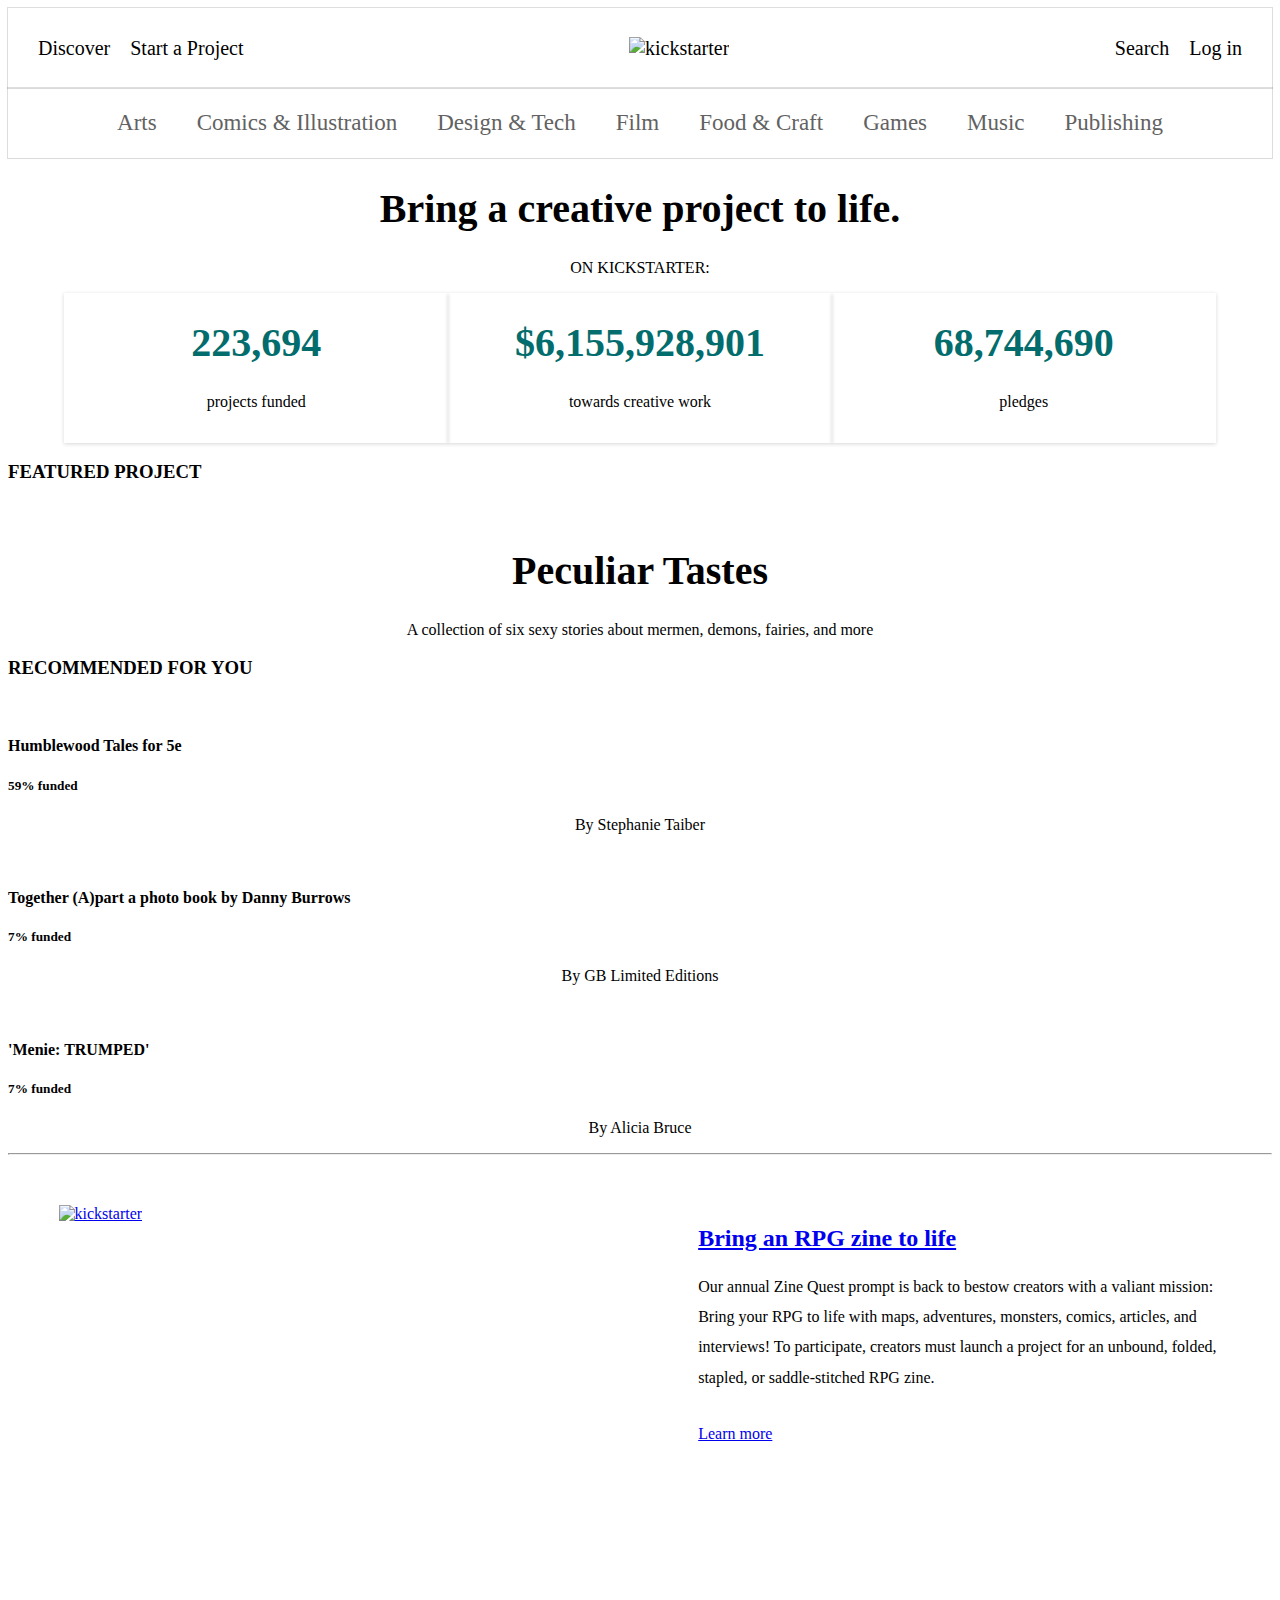
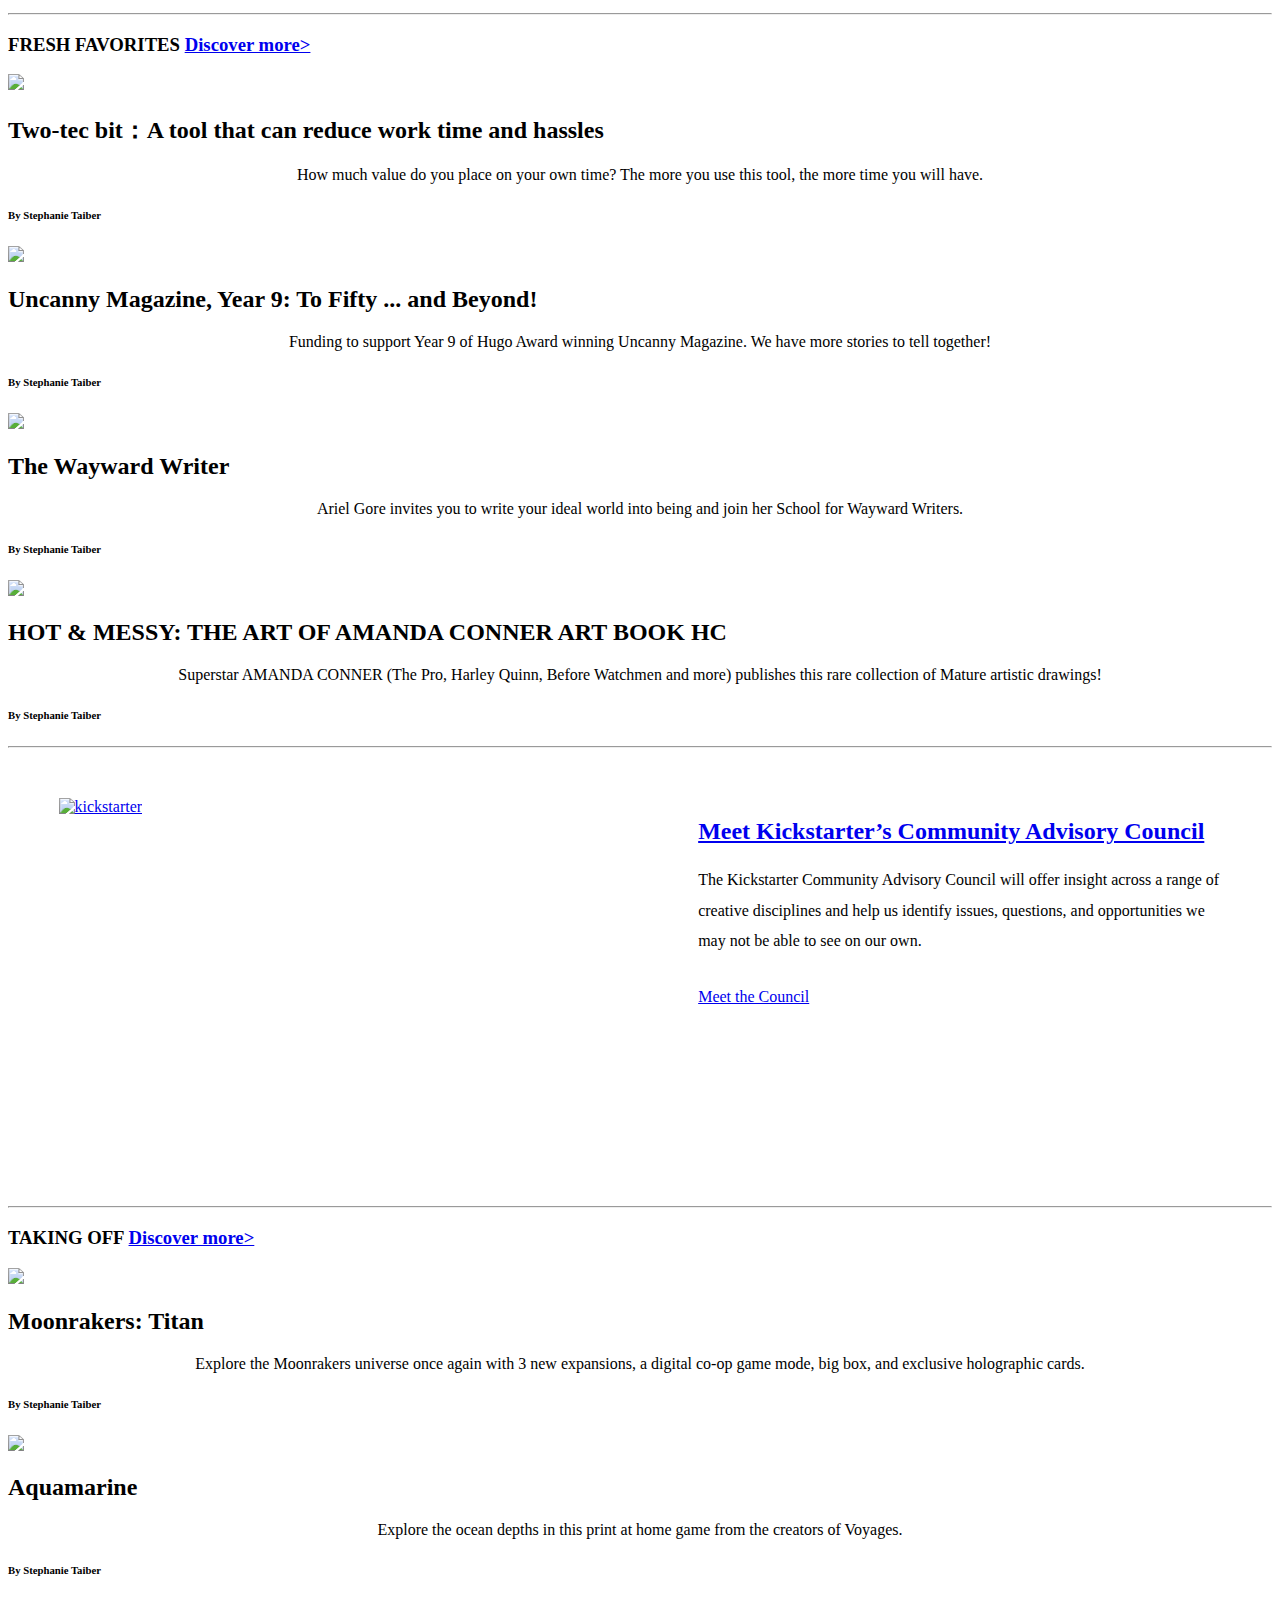
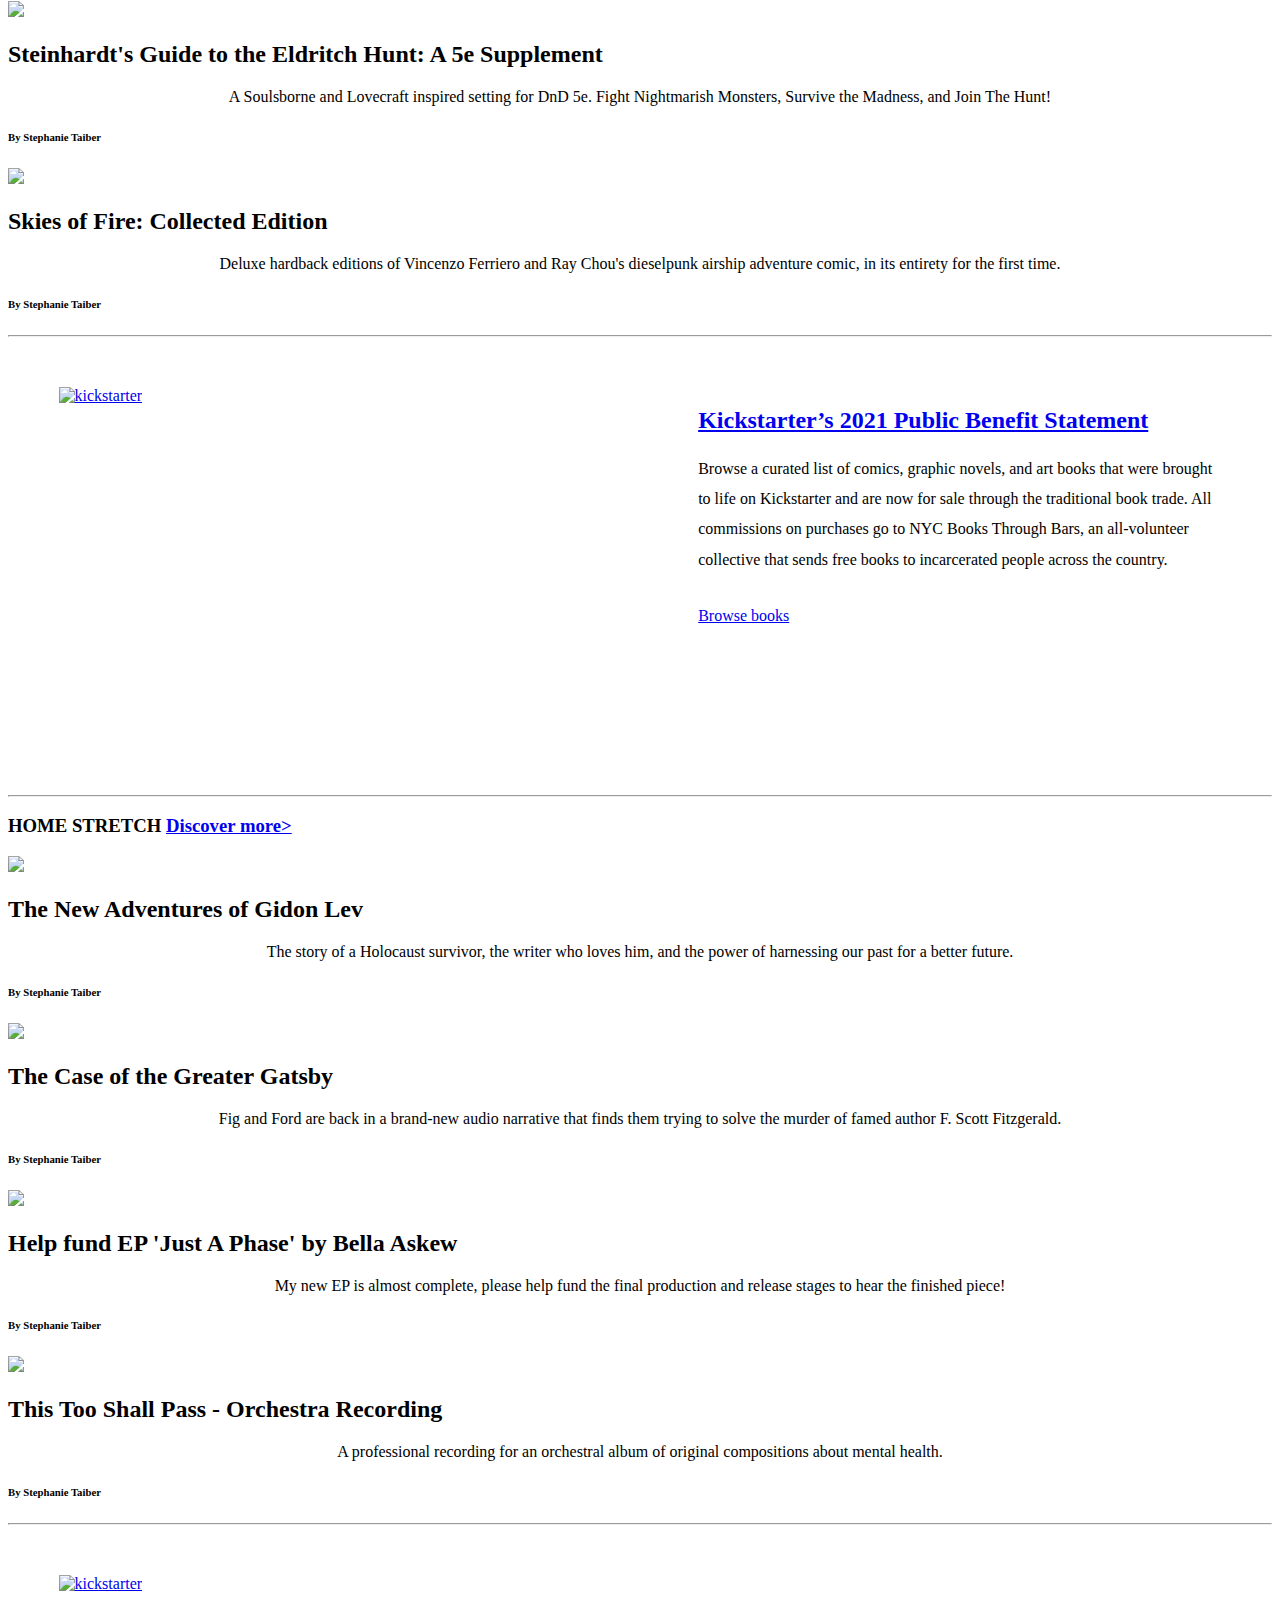
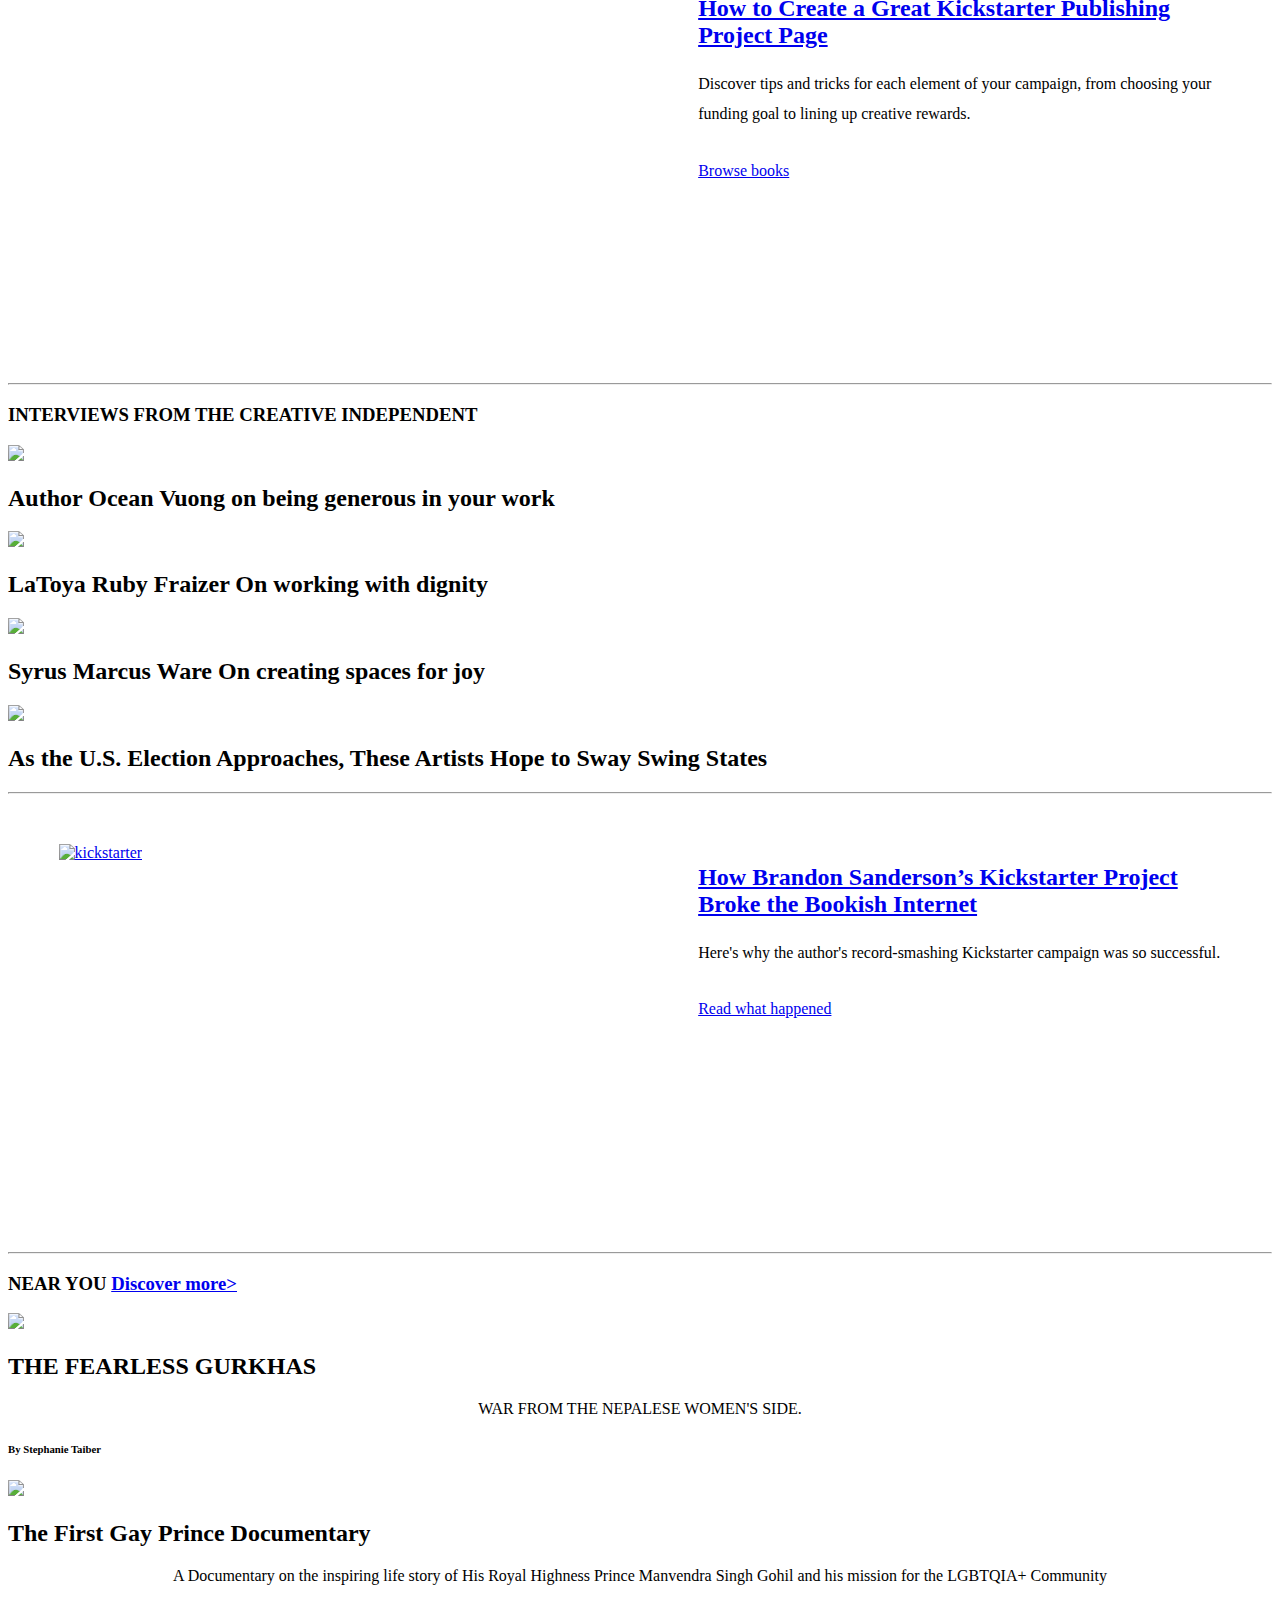
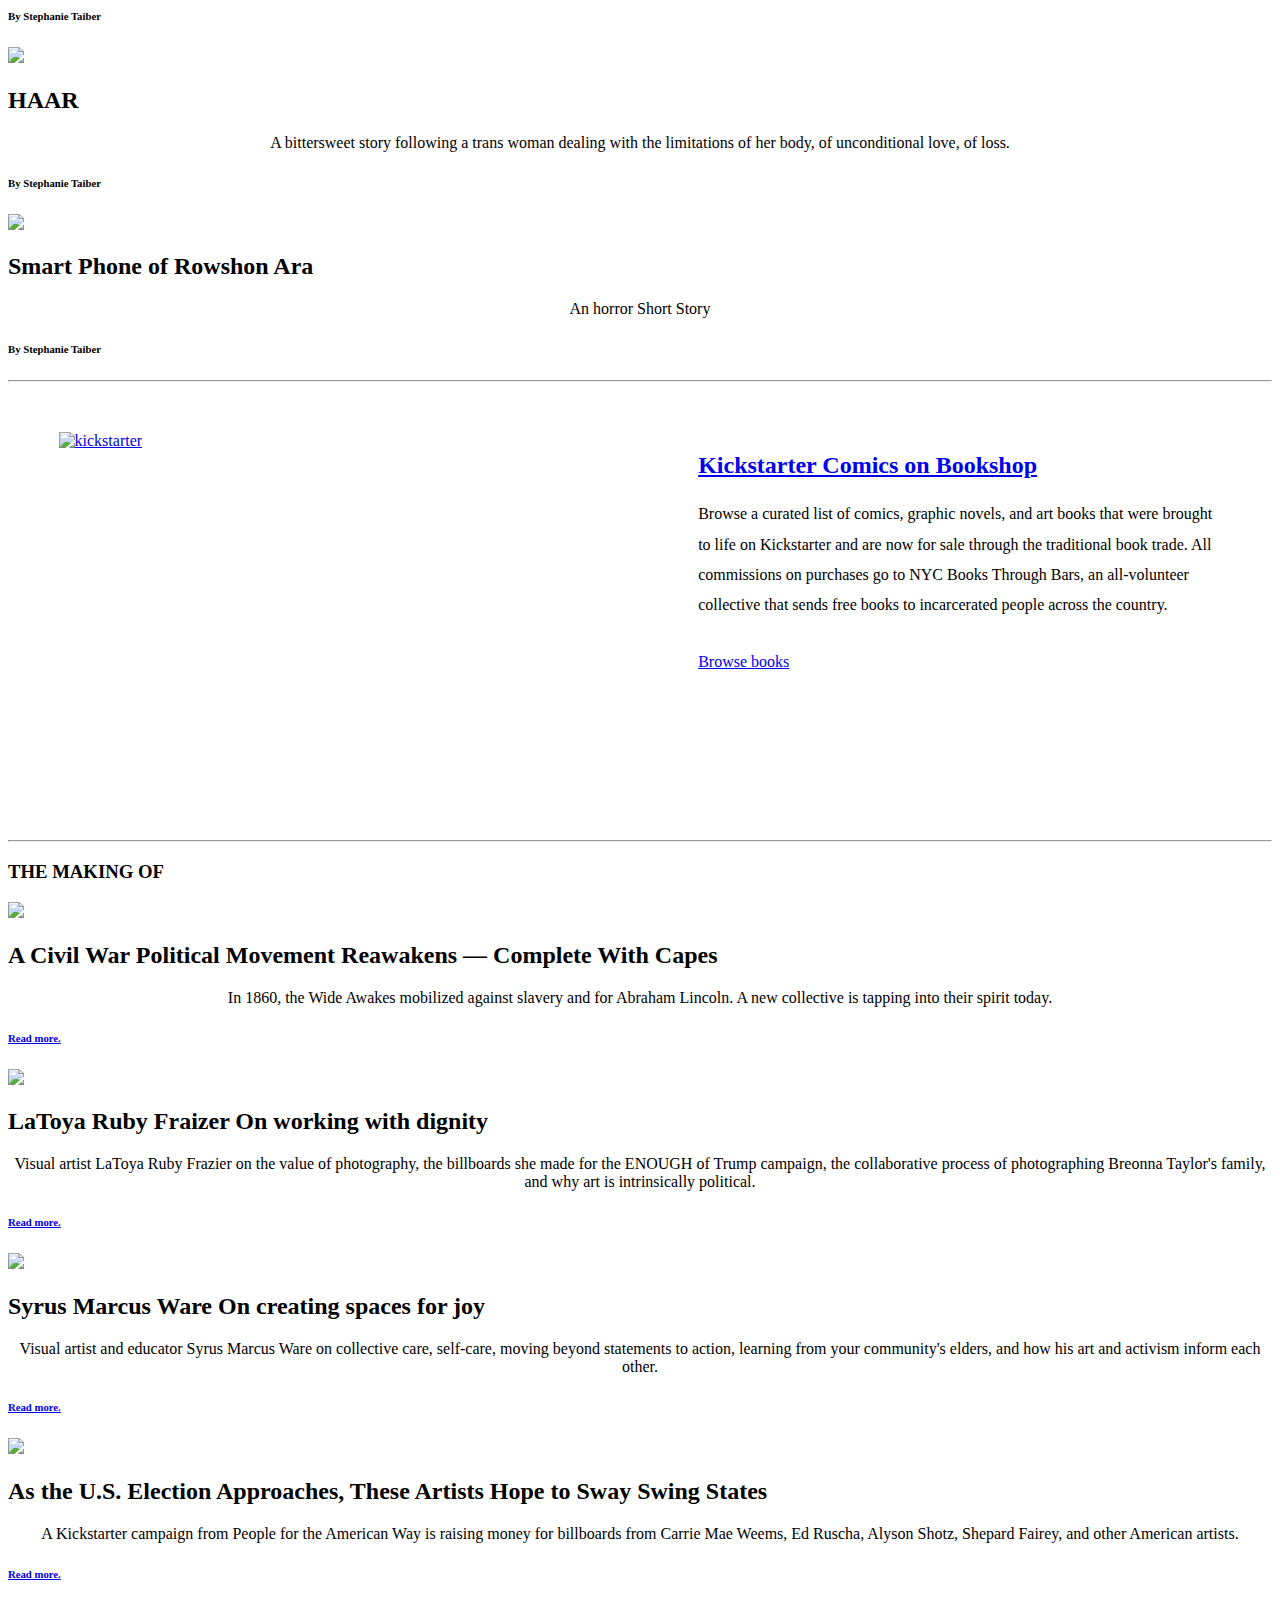
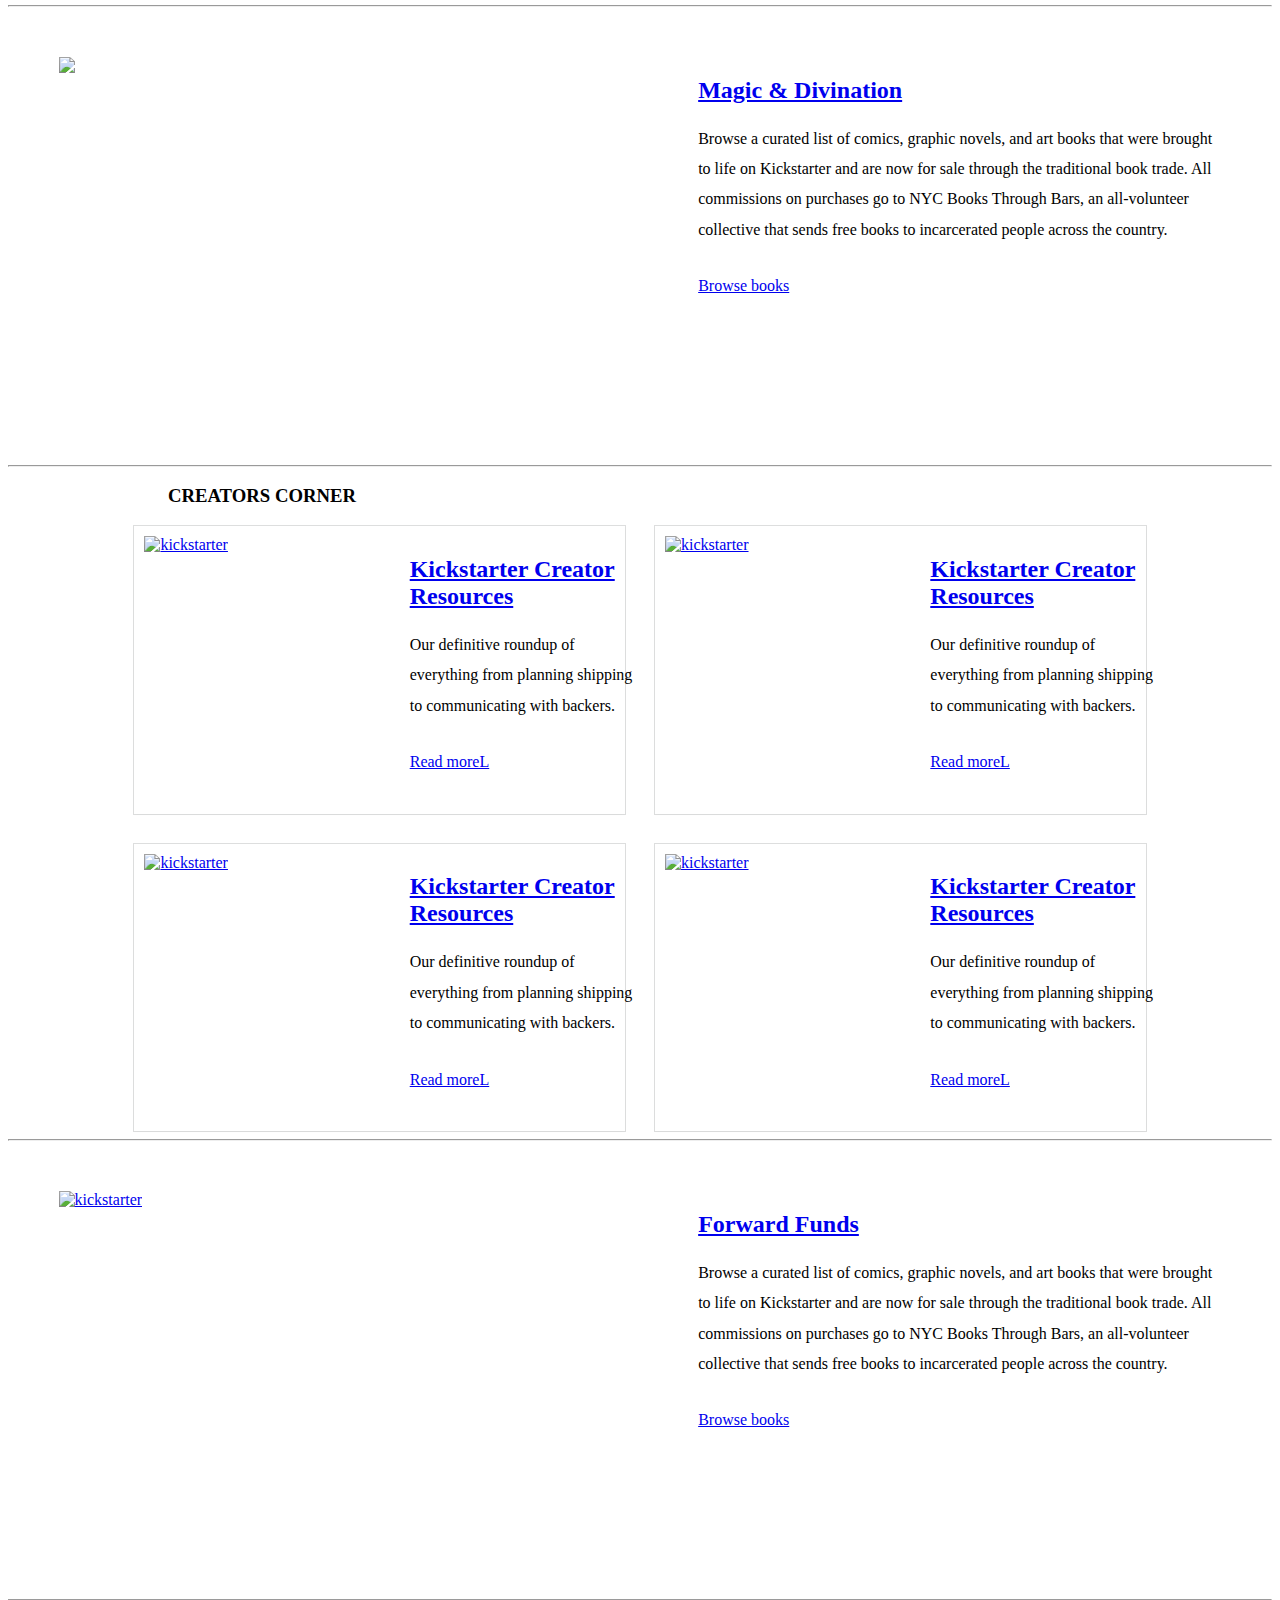
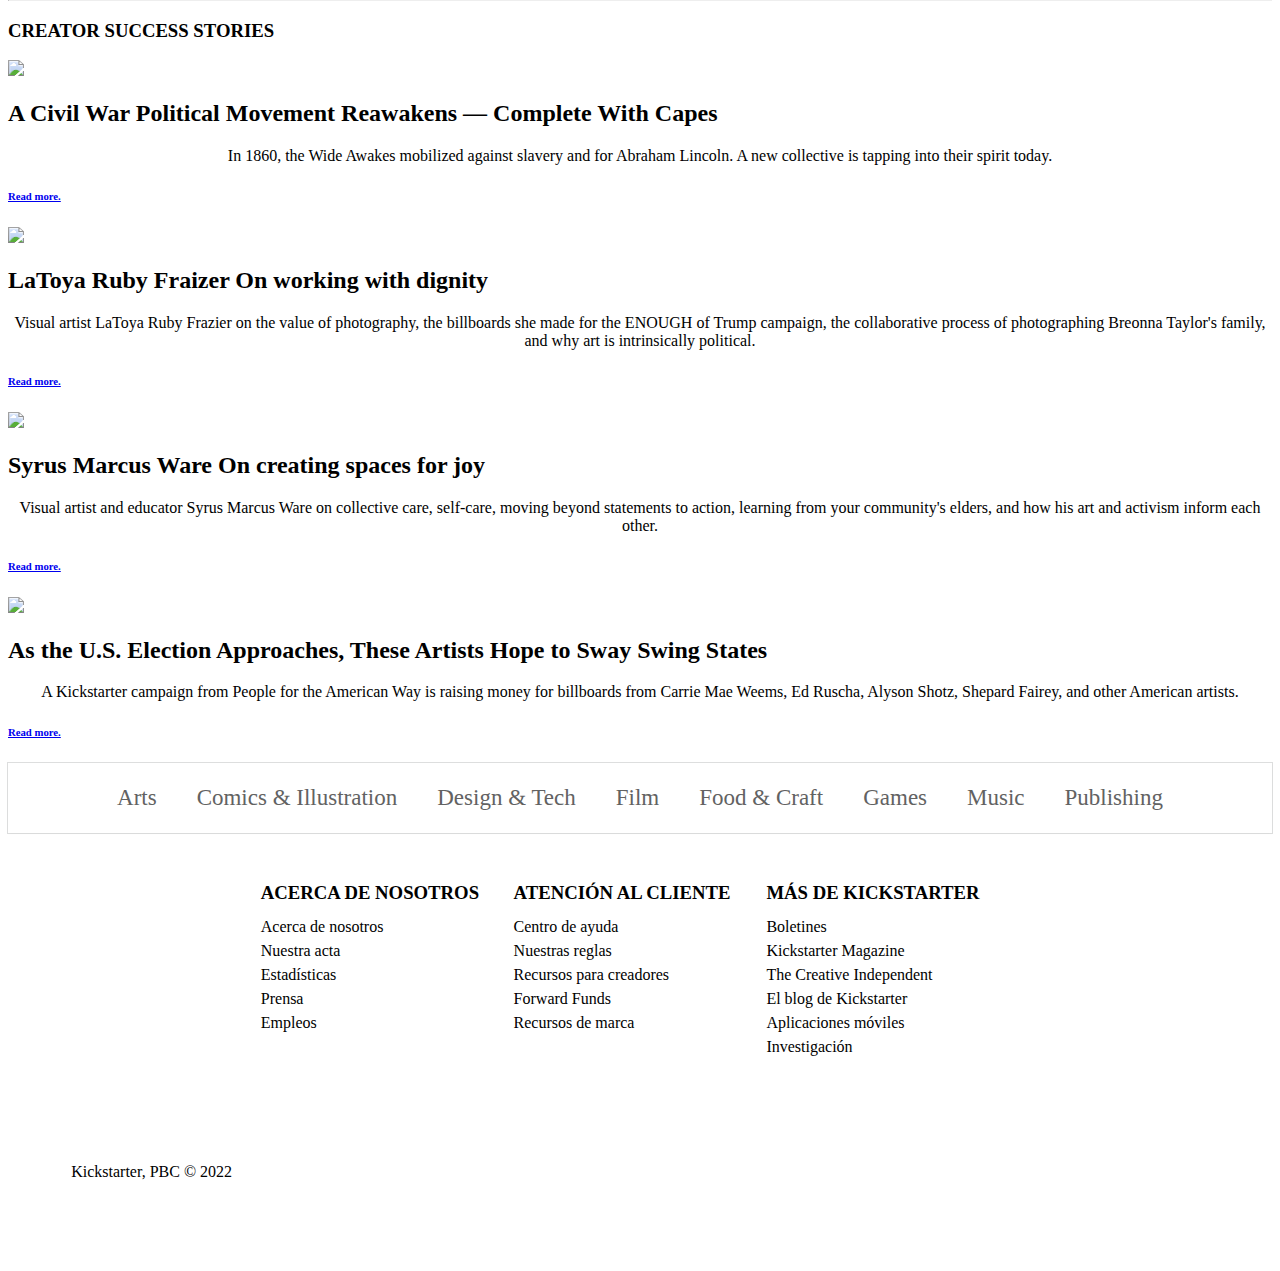
==== commit 81d28bb4: "day-5 file added" ====
--- a/Day-2/index.html
+++ b/Day-2/index.html
@@ -4,560 +4,477 @@
     <meta charset="UTF-8">
     <meta http-equiv="X-UA-Compatible" content="IE=edge">
     <meta name="viewport" content="width=device-width, initial-scale=1.0">
-    <title>Kickstarter</title>
-    
+    <title>Document</title>
     <link rel="stylesheet" href="index.css">
 </head>
 <body>
-    <div id="links">
-        <div id="left">
-            <div><a href="index.html">Discover</a></div>
-            <div><a href="index.html">Start a Project</a></div>
-        </div>
+    <section>
+        <div id="links">
+            <div id="left">
+                <div><a href="index.html">Discover</a></div>
+                <div><a href="index.html">Start a Project</a></div>
+            </div>
+            <div>
+                <div><a href="index.html"><img src="https://www.linkpicture.com/q/picture_4.jpg" alt="kickstarter"></a></div>
+            </div>
+            <div id="right">
+                <div><a href="index.html">Search</a>
+                    
+                </div>
+                <div><a href="login.html">Log in</a></div>
+            </div>
+            
+        </div>
+        <div id="heading">
+            <div><a href="arts.html">Arts</a></div>
+            <div><a href="comic.html">Comics & Illustration</a></div>
+            <div><a href="design.html">Design & Tech</a></div>
+            <div><a href="film.html">Film</a></div>
+            <div><a href="food.html">Food & Craft</a></div>
+            <div><a href="games.html">Games</a></div>
+            <div><a href="music.html">Music</a></div>
+            <div><a href="publishing.html">Publishing</a></div>
+        </div>
+    </section>
+    <section class="digitparent">
+        <h1>Bring a creative project to life.</h1>
+        <p>ON KICKSTARTER:</p>
+        <div id="digit">
+            <div class="digit1">
+                <h1>223,694</h1>
+                <p>projects funded</p>
+            </div>
+            <div class="digit1">
+                <h1>$6,155,928,901</h1>
+                <p>towards creative work</p>
+            </div>
+            <div class="digit1">
+                <h1>68,744,690</h1>
+                <p>pledges</p>
+            </div>
+           
+        </div>
+    </section>
+    
+   
+   
+    <section class="feature">
+        
         <div>
-            <div><a href="index.html"><img src="https://www.linkpicture.com/q/picture_4.jpg" alt="kickstarter"></a></div>
-        </div>
-        <div id="right">
-            <div><a href="index.html">Search</a></div>
-            <div><a href="login.html">Log in</a></div>
-        </div>
-        
-    </div>
-    <div id="heading">
-        <div><a href="index.html">Arts</a></div>
-        <div><a href="index.html">Comics & Illustration</a></div>
-        <div><a href="bookmark.html">Design & Tech</a></div>
-        <div><a href="index.html">Film</a></div>
-        <div><a href="index.html">Food & Craft</a></div>
-        <div><a href="index.html">Games</a></div>
-        <div><a href="index.html">Music</a></div>
-        <div><a href="index.html">Publishing</a></div>
-    </div>
-   
-    <h1>Bring a creative project to life.</h1>
-    <p>ON KICKSTARTER:</p>
-    <div id="digit">
-        <div id="digit1">
-            <h1>223,694</h1>
-            <p>projects funded</p>
-        </div>
-        <div id="digit2">
-            <h1>$6,155,928,901</h1>
-            <p>towards creative work</p>
-        </div>
-        <div id="digit2">
-            <h1>68,744,690</h1>
-            <p>pledges</p>
-        </div>
-       
-    </div>
-    <div class="t"></div>
-
-    <div id="feature">
-        <div class="fea" ><a href="index.html">
-            <h3>FEATURED PROJECT</h3>
-            <a href="index.html"><img src="https://ksr-static.imgix.net/exit-veil-hp-710a0d3.jpg?ixlib=rb-4.0.2&s=36f3b05a433d892f294f257016023a87" alt="kickstarter"></a>
-            <h2><a href="index.html">Exit Veil</a></h2>
-            <h3>An occult-themed JRPG with a fully integrated tarot deck</h3>
-             </a>
-             <h4><a href="index.html">By Cherrymochi Game Studio</a></h4>
-        </div>
-    
-        <div class="fea">
-            <h3 class="right">RECOMMENDED FOR YOU</h3>
-            <div class="fearight"> 
-                <div><a href="index.html"><img src="https://ksr-ugc.imgix.net/assets/037/944/997/c722bab8c4c712d1a77e01620cdf2e40_original.jpg?ixlib=rb-4.0.2&crop=faces&w=1024&h=576&fit=crop&v=1657726304&auto=format&frame=1&q=92&s=f5bda1211473d0153fcb2b2c0af3bbb5" alt="kickstarter"></a></div>
-                <div><h4><a href="index.html">C. Hesse Cheese LLC</a></h4>
-                    <h4>35% funded</h4>
-                    <p><h4><a href="index.html">By Caroline Hesse</a></h4></p></div>
-                <div><a href="index.html"><img src="https://ksr-ugc.imgix.net/assets/037/944/997/c722bab8c4c712d1a77e01620cdf2e40_original.jpg?ixlib=rb-4.0.2&crop=faces&w=1024&h=576&fit=crop&v=1657726304&auto=format&frame=1&q=92&s=f5bda1211473d0153fcb2b2c0af3bbb5" alt="kickstarter"></a></div>
-                <div><h4><a href="index.html">C. Hesse Cheese LLC</a></h4>
-                    <h4>35% funded</h4>
-                    <p><h4><a href="index.html">By Caroline Hesse</a></h4></p>
-                </div>
-                <div><a href="index.html"><img src="https://ksr-ugc.imgix.net/assets/037/944/997/c722bab8c4c712d1a77e01620cdf2e40_original.jpg?ixlib=rb-4.0.2&crop=faces&w=1024&h=576&fit=crop&v=1657726304&auto=format&frame=1&q=92&s=f5bda1211473d0153fcb2b2c0af3bbb5" alt="kickstarter"></a></div>
-                <div><h4><a href="index.html">C. Hesse Cheese LLC</a></h4>
-                    <h4>35% funded</h4>
-                    <p><h4><a href="index.html">By Caroline Hesse</a></h4></p>
-                </div>
-            </div>
-                
-        </div>
-    </div><hr>
-    <div class="l"></div>
-        
-    <div class="zinequist">
-        <div><a href="index.html"><img src="https://goodman-games.com/wp-content/uploads/2022/07/Zinequest4_header-1024x439.jpg" alt="kickstarter"></a></div>
-        <div><h2><a href="index.html">Bring an RPG zine to life</a></h2>
-            <p class="zinequistleft">Our annual Zine Quest prompt is back to bestow creators with a valiant mission: Bring your RPG to life with maps, adventures, monsters, comics, articles, and interviews! To participate, creators must launch a project for an unbound, folded, stapled, or saddle-stitched RPG zine.</p>
-            <p class="zinequistleft"><a href="index.html">Learn more</a></p>
-        </div>
-    </div><hr> 
-    
-    <!-- slider -->
-    <div id="slide">
-       
-        
-        <div id="crauser">
-            <!-- 1st -->
-            <img src="https://ksr-ugc.imgix.net/assets/037/936/926/dbf5f84977ea29819c6bd80f6218da87_original.jpg?ixlib=rb-4.0.2&crop=faces&w=352&h=198&fit=crop&v=1657657763&auto=format&frame=1&q=92&s=b2bbd4d12f52021d7f76be6d8f29860d" alt="">
-            <button id="left-btn"> < </button>
-            <button id="right-btn">></button>
-            <h2>Shleepy camping pad | Never wake up on the ground again</h2>
-            <p>No inflation required, collapsible sleeping pad with 4 inches of mattress grade foam, waterproof, tear-proof, and thermally protective</p>
-            <p>By Shleepy</p>
-        </div>
-        <!-- 2nd -->
+            <div>
+                <h3>FEATURED PROJECT</h3>
+                <img src="https://ksr-ugc.imgix.net/assets/038/030/928/7cb7e04e320438a250e3431f4b27600c_original.png?ixlib=rb-4.0.2&crop=faces&w=1024&h=576&fit=crop&v=1658423109&auto=format&frame=1&q=92&s=25238652805e691d67c77a8eaf6965ba" alt="">
+                <h1>Peculiar Tastes</h1>
+                <p>A collection of six sexy stories about mermen, demons, fairies, and more</p>
+            </div>
+            
+            <div class="RECOMMENDED">
+                <h3>RECOMMENDED FOR YOU</h3>
+                <div>
+                    
+                    <div>
+                        <img src="https://ksr-ugc.imgix.net/assets/037/922/781/0b63363b68b1439d36f1fb8e1f108075_original.png?ixlib=rb-4.0.2&crop=faces&w=1024&h=576&fit=crop&v=1657562123&auto=format&frame=1&q=92&s=4c1dbfbe09176d16b909d5f5f78e823c" alt=""></div>
+                    <div>
+                        <h4>Humblewood Tales for 5e</h4>
+                        <h5>59% funded</h5>
+                        <p>By Stephanie Taiber</p>
+                    </div>
+                </div>
+                <div>
+                    <div><img src="https://ksr-ugc.imgix.net/assets/037/857/284/6d071c1c5393d21aec42fa5e15bfb462_original.jpg?ixlib=rb-4.0.2&crop=faces&w=1024&h=576&fit=crop&v=1657019026&auto=format&frame=1&q=92&s=78f1c774fab6ec23a0a5b7145f7b9e84" alt=""></div>
+                    <div>
+                        <h4>Together (A)part a photo book by Danny Burrows</h4>
+                        <h5>7% funded</h5>
+                        <p>By GB Limited Editions</p>
+                    </div>
+                </div>
+                <div>
+                    <div><img src="https://ksr-ugc.imgix.net/assets/037/971/708/7ae01d75c0e6246e4173229f4beb1d43_original.png?ixlib=rb-4.0.2&crop=faces&w=1024&h=576&fit=crop&v=1657926185&auto=format&frame=1&q=92&s=44cfdf0b2b17c5f8752827a3a1a6386a" alt=""></div>
+                    <div>
+                        <h4>'Menie: TRUMPED'</h4>
+                        <h5>7% funded</h5>
+                        <p>By Alicia Bruce</p>
+                    </div>
+                </div>
+            </div>
+        </div>
+    </section><hr>
+    <section>
+        <div class="zinequist">
+            <div><a href="index.html"><img src="https://goodman-games.com/wp-content/uploads/2022/07/Zinequest4_header-1024x439.jpg" alt="kickstarter"></a></div>
+            <div><h2><a href="index.html">Bring an RPG zine to life</a></h2>
+                <p class="zinequistleft">Our annual Zine Quest prompt is back to bestow creators with a valiant mission: Bring your RPG to life with maps, adventures, monsters, comics, articles, and interviews! To participate, creators must launch a project for an unbound, folded, stapled, or saddle-stitched RPG zine.</p>
+                <p class="zinequistleft"><a href="index.html">Learn more</a></p>
+            </div>
+        </div><hr>
+    </section>
+    
+    <section class="fresh">
+        <h3>FRESH FAVORITES <a href="#Discover more">Discover more></a></h3>
         <div>
-            <img src="https://ksr-ugc.imgix.net/assets/036/102/164/73512db505f2424be597eb4be64bb660_original.jpg?ixlib=rb-4.0.2&crop=faces&w=352&h=198&fit=crop&v=1642534080&auto=format&frame=1&q=92&s=0b6e358a82295982cce3b4f9df22dd88" alt="">
-            <button id="left-btn"> < </button>
-            <button id="right-btn">></button>
-            <h2>Tales of Carnival Row</h2>
-            <p>Explore the Burgue in an all-new graphic novel anthology in the world of the hit Amazon Studios series.
-
-                </p>
-            <p>By Legendary Comics</p>
-        </div>
-        <!-- 3rd -->
-        <div>
-            <img src="https://ksr-ugc.imgix.net/assets/037/948/641/58ce0e067c0d018bb6302a8cab6a73cd_original.jpg?ixlib=rb-4.0.2&crop=faces&w=352&h=198&fit=crop&v=1657747161&auto=format&frame=1&q=92&s=d883cc8c3e3562b18d933e75aec8eca2" alt="">
-            <button id="left-btn"> < </button>
-            <button id="right-btn">></button>
-            <h2>MAGNETIC-CON 2022 Comic Art  Book and VIP Loot Box</h2>
-            <p>Production art book showcasing top comic creators and new projects with exclusive loot boxes and a virtual convention booth experience!</p>
-            <p>By Neurobellum Productions</p>
-        </div>
-        <!-- 4th -->
-        <div>
-            <img src="https://ksr-ugc.imgix.net/assets/038/002/147/11e8d1209372b7ff513b3c0b413df053_original.png?ixlib=rb-4.0.2&crop=faces&w=352&h=198&fit=crop&v=1658221509&auto=format&frame=1&q=92&s=aff415ce3b3cea297a00e16480515a06" alt="">
-            <button id="left-btn"> < </button>
-            <button id="right-btn">></button>
-            <h2>Moonrakers: Titan</h2>
-            <p>Explore the Moonrakers universe once again with 3 new expansions, a digital co-op game mode, big box, and exclusive holographic cards.</p>
-            <p>By IV Studios</p>
-        </div>
-        
-    </div><hr>
-
-    <!-- 2nd row same product -->
-    <div class="zinequist">
-        <div><a href="index.html"><img src="https://ksr-ugc.imgix.net/assets/037/636/897/9c7333339f65acf38a139d1f514ca7d3_original.png?ixlib=rb-4.0.2&w=700&fit=max&v=1655182845&gif-q=50&lossless=true&s=197a22f5380b4b364462189008114b97" alt="kickstarter"></a></div>
-        <div><h2><a href="index.html">Meet Kickstarter’s Community Advisory Council</a></h2>
+            <div>
+                <img src="https://ksr-ugc.imgix.net/assets/037/638/626/527e75a6e7844d113c7d1316b5479c32_original.jpeg?ixlib=rb-4.0.2&crop=faces&w=1024&h=576&fit=crop&v=1655197839&auto=format&frame=1&q=92&s=baff80dc8c5293adbc8d9c208d02ae0b">
+                <h2>Two-tec bit：A tool that can reduce work time and hassles</h2>
+                <p>How much value do you place on your own time? The more you use this tool, the more time you will have.</p>
+                <h6>By Stephanie Taiber</h6>
+            </div>
+            <div>
+                <img src="https://ksr-ugc.imgix.net/assets/037/912/367/eb830a1a1e936ae77c789be84474aa5e_original.png?ixlib=rb-4.0.2&crop=faces&w=1024&h=576&fit=crop&v=1657467512&auto=format&frame=1&q=92&s=1b4ae798ee063a13c1f4b186b3ad1868">
+                <h2>Uncanny Magazine, Year 9: To Fifty ... and Beyond!  </h2>
+                <p>Funding to support Year 9 of Hugo Award winning Uncanny Magazine. We have more stories to tell together!</p>
+                <h6>By Stephanie Taiber</h6>
+            </div>
+            <div>
+                <img src="https://ksr-ugc.imgix.net/assets/037/693/037/f16491c3d2d35064f30d7b4e458dee41_original.jpg?ixlib=rb-4.0.2&crop=faces&w=1024&h=576&fit=crop&v=1655632947&auto=format&frame=1&q=92&s=785260d8c779038a2a968fb000bd400f">
+                <h2>The Wayward Writer</h2>
+                <p>Ariel Gore invites you to write your ideal world into being and join her School for Wayward Writers.</p>
+                <h6>By Stephanie Taiber</h6>
+            </div>
+            <div>
+                <img src="https://ksr-ugc.imgix.net/assets/037/959/607/1438d472c0e3a2b941f172857937e9a8_original.jpg?ixlib=rb-4.0.2&crop=faces&w=1024&h=576&fit=crop&v=1657831370&auto=format&frame=1&q=92&s=8034f3b9f3016a870da0294674d18d25">
+                <h2>HOT & MESSY: THE ART OF AMANDA CONNER ART BOOK HC</h2>
+                <p>Superstar AMANDA CONNER (The Pro, Harley Quinn, Before Watchmen and more) publishes this rare collection of Mature artistic drawings!</p>
+                <h6>By Stephanie Taiber</h6>
+            </div>
+
+        </div>
+
+    </section><hr>
+    <section>
+        <div class="zinequist">
+            <div><a href="index.html"><img src="https://ksr-ugc.imgix.net/assets/037/636/897/9c7333339f65acf38a139d1f514ca7d3_original.png?ixlib=rb-4.0.2&w=700&fit=max&v=1655182845&gif-q=50&lossless=true&s=197a22f5380b4b364462189008114b97" alt="kickstarter"></a></div>
+            <div><h2><a href="index.html">Meet Kickstarter’s Community Advisory Council</a></h2>
             <p class="zinequistleft">The Kickstarter Community Advisory Council will offer insight across a range of creative disciplines and help us identify issues, questions, and opportunities we may not be able to see on our own.</p>
             <p class="zinequistleft"><a href="index.html">Meet the Council</a></p>
         </div>
-    </div><hr> 
-    
-    <!-- slider -->
-    <div id="slide">
-       
+        </div><hr>
+    <section class="fresh">
+        <h3>TAKING OFF <a href="#Discover more">Discover more></a></h3>
+        <div>
+            <div>
+                <img src="https://ksr-ugc.imgix.net/assets/038/002/147/11e8d1209372b7ff513b3c0b413df053_original.png?ixlib=rb-4.0.2&crop=faces&w=1024&h=576&fit=crop&v=1658221509&auto=format&frame=1&q=92&s=58807367db3eab451a13db5e69ea6d4d">
+                <h2>Moonrakers: Titan</h2>
+                <p>Explore the Moonrakers universe once again with 3 new expansions, a digital co-op game mode, big box, and exclusive holographic cards.</p>
+                <h6>By Stephanie Taiber</h6>
+            </div>
+            <div>
+                <img src="https://ksr-ugc.imgix.net/assets/038/003/206/1c18e5a164153286537e7a73c3fb7ea6_original.png?ixlib=rb-4.0.2&crop=faces&w=1024&h=576&fit=crop&v=1658229384&auto=format&frame=1&q=92&s=a486019880a3c4e02cefd4e130660778">
+                <h2>Aquamarine</h2>
+                <p>Explore the ocean depths in this print at home game from the creators of Voyages.</p>
+                <h6>By Stephanie Taiber</h6>
+            </div>
+            <div>
+                <img src="https://ksr-ugc.imgix.net/assets/038/045/441/9a495dc9fd57a918f4cda4671a558945_original.png?ixlib=rb-4.0.2&crop=faces&w=1024&h=576&fit=crop&v=1658543554&auto=format&frame=1&q=92&s=6d4c378224ec5af305e55f98e1968123">
+                <h2>Steinhardt's Guide to the Eldritch Hunt: A 5e Supplement</h2>
+                <p>A Soulsborne and Lovecraft inspired setting for DnD 5e. Fight Nightmarish Monsters, Survive the Madness, and Join The Hunt!</p>
+                <h6>By Stephanie Taiber</h6>
+            </div>
+            <div>
+                <img src="https://ksr-ugc.imgix.net/assets/037/960/368/88ef9baf21f8a907ebb69d17dee29047_original.jpg?ixlib=rb-4.0.2&crop=faces&w=1024&h=576&fit=crop&v=1657836542&auto=format&frame=1&q=92&s=eeb1244375f926b3a6d36e483087feb3   ">
+                <h2>Skies of Fire: Collected Edition</h2>
+                <p>Deluxe hardback editions of Vincenzo Ferriero and Ray Chou's dieselpunk airship adventure comic, in its entirety for the first time.</p>
+                <h6>By Stephanie Taiber</h6>
+            </div>
+
+        </div>
+
+    </section><hr>
+    <section>
+        <div class="zinequist">
+            <div><a href="index.html"><img src="https://ksr-ugc.imgix.net/assets/037/422/047/3ae61394be206ba81856c6dbeb9a07b3_original.png?ixlib=rb-4.0.2&w=700&fit=max&v=1653424670&gif-q=50&lossless=true&s=64c72cc5b0903a213e1cfd0352896c37" alt="kickstarter"></a></div>
+            <div><h2><a href="index.html">Kickstarter’s 2021 Public Benefit Statement</a></h2>
+                <p class="zinequistleft">Browse a curated list of comics, graphic novels, and art books that were brought to life on Kickstarter and are now for sale through the traditional book trade. All commissions on purchases go to NYC Books Through Bars, an all-volunteer collective that sends free books to incarcerated people across the country.</p>
+                <p class="zinequistleft"><a href="index.html">Browse books</a></p>
+            </div>
+        </div>
+        </section><hr>
+    
+    <section class="fresh">
+        <h3>HOME STRETCH <a href="#Discover more">Discover more></a></h3>
+        <div>
+            <div>
+                <img src="https://ksr-ugc.imgix.net/assets/038/047/323/3e0d9d523a34c1df444fad3bca707aed_original.jpeg?ixlib=rb-4.0.2&crop=faces&w=1024&h=576&fit=crop&v=1658571241&auto=format&frame=1&q=92&s=b29e31ec66af6432434b4e8a52f6914e">
+                <h2>The New Adventures of Gidon Lev</h2>
+                <p>The story of a Holocaust survivor, the writer who loves him, and the power of harnessing our past for a better future.</p>
+                <h6>By Stephanie Taiber</h6>
+            </div>
+            <div>
+                <img src="https://ksr-ugc.imgix.net/assets/037/746/567/23dfa064d4ee2768d7eff8594c7c6216_original.jpeg?ixlib=rb-4.0.2&crop=faces&w=1024&h=576&fit=crop&v=1656052695&auto=format&frame=1&q=92&s=d833310fc02464d3af6d5df20b810ec0">
+                <h2>The Case of the Greater Gatsby</h2>
+                <p>Fig and Ford are back in a brand-new audio narrative that finds them trying to solve the murder of famed author F. Scott Fitzgerald.</p>
+                <h6>By Stephanie Taiber</h6>
+            </div>
+            <div>
+                <img src="https://ksr-ugc.imgix.net/assets/037/825/192/14c9c8517b2dcc2137fa02eb718b3d59_original.jpg?ixlib=rb-4.0.2&crop=faces&w=1024&h=576&fit=crop&v=1656694117&auto=format&frame=1&q=92&s=d4856a21751e38d0d46b76d5934e27dd">
+                <h2>Help fund EP 'Just A Phase' by Bella Askew</h2>
+                <p>My new EP is almost complete, please help fund the final production and release stages to hear the finished piece!</p>
+                <h6>By Stephanie Taiber</h6>
+            </div>
+            <div>
+                <img src="https://ksr-ugc.imgix.net/assets/037/705/563/0b289d8f479a71bd12c0ecde97e8daa8_original.jpg?ixlib=rb-4.0.2&crop=faces&w=1024&h=576&fit=crop&v=1655747764&auto=format&frame=1&q=92&s=4f81cde6b167b13215011ca547414cdd">
+                <h2>This Too Shall Pass - Orchestra Recording</h2>
+                <p>A professional recording for an orchestral album of original compositions about mental health.</p>
+                <h6>By Stephanie Taiber</h6>
+            </div>
+
+        </div>
+
+    </section><hr>
+    <section>
+        <div class="zinequist">
+            <div><a href="index.html"><img src="https://is5-ssl.mzstatic.com/image/thumb/PurpleSource126/v4/1a/e3/9c/1ae39caa-31a7-c4ee-e836-0ad2f404c8b3/2d75a809-ffe1-407f-8167-804ffb56c45f_6.5inch_screenshot_09.png/643x0w.jpg" alt="kickstarter"></a></div>
+            <div><h2><a href="index.html">How to Create a Great Kickstarter Publishing Project Page</a></h2>
+                <p class="zinequistleft">Discover tips and tricks for each element of your campaign, from choosing your funding goal to lining up creative rewards.</p>
+                <p class="zinequistleft"><a href="index.html">Browse books</a></p>
+            </div>
+        </div>
+        </section><hr>
+    
+    
+    <section class="INTERVIEWS">
+        <h3>INTERVIEWS FROM THE CREATIVE INDEPENDENT</h3>
+        <div>
+            <div>
+                <img src="https://s3.amazonaws.com/tci-assets/uploads/ocean1.jpg">
+                <h2>Author Ocean Vuong on being generous in your work</h2>
+                
+            </div>
+            <div>
+                <img src="https://cdn.filestackcontent.com/CQH9UGSuRie7XhXefFio">
+                <h2>LaToya Ruby Fraizer On working with dignity</h2>
+               
+            </div>
+            <div>
+                <img src="https://s3.amazonaws.com/tci-assets/uploads/tself.jpg">
+                <h2>Syrus Marcus Ware On creating spaces for joy</h2>
+                
+            </div>
+            <div>
+                <img src="https://cdn.filestackcontent.com/ccKVd36lRKKtdsfnwVbs">
+                <h2>As the U.S. Election Approaches, These Artists Hope to Sway Swing States</h2>
+               
+            </div>
+
+        </div>
+
+    </section><hr>
+    <section>
+        <div class="zinequist">
+            <div><a href="index.html"><img src="https://cdn.gettotext.com/wp-content/uploads/2022/03/Crowdfunding-a-fantasy-author-explodes-records-on-Kickstarter-to-publish.png" alt="kickstarter"></a></div>
+            <div><h2><a href="index.html">How Brandon Sanderson’s Kickstarter Project Broke the Bookish Internet</a></h2>
+                <p class="zinequistleft">Here's why the author's record-smashing Kickstarter campaign was so successful.</p>
+                <p class="zinequistleft"><a href="index.html">Read what happened</a></p>
+            </div>
+        </div>
+        </section><hr>
+        <section class="fresh">
+            <h3>NEAR YOU <a href="#Discover more">Discover more></a></h3>
+            <div>
+                <div>
+                    <img src="https://ksr-ugc.imgix.net/assets/037/911/658/a4ff59c2a96bdd706d7457847a9856d0_original.jpg?ixlib=rb-4.0.2&crop=faces&w=1024&h=576&fit=crop&v=1657460066&auto=format&frame=1&q=92&s=ef91b1f3e23786bc7bcca5cb47872630">
+                    <h2>THE FEARLESS GURKHAS</h2>
+                    <p>WAR FROM THE NEPALESE WOMEN'S SIDE.</p>
+                    <h6>By Stephanie Taiber</h6>
+                </div>
+                <div>
+                    <img src="https://ksr-ugc.imgix.net/assets/037/804/249/8084a36af38020f24376555dbc7435b9_original.jpg?ixlib=rb-4.0.2&crop=faces&w=1024&h=576&fit=crop&v=1656543274&auto=format&frame=1&q=92&s=1b1a374b408d7da122182ce93ab6f1ed">
+                    <h2>The First Gay Prince Documentary</h2>
+                    <p>A Documentary on the inspiring life story of His Royal Highness Prince Manvendra Singh Gohil and his mission for the LGBTQIA+ Community</p>
+                    <h6>By Stephanie Taiber</h6>
+                </div>
+                <div>
+                    <img src="https://ksr-ugc.imgix.net/assets/037/619/519/547d36987737e95dc8b60680ff9467f1_original.jpg?ixlib=rb-4.0.2&crop=faces&w=1024&h=576&fit=crop&v=1655028076&auto=format&frame=1&q=92&s=88483a8a91812427e79a5bdf902a1f59">
+                    <h2>HAAR</h2>
+                    <p>A bittersweet story following a trans woman dealing with the limitations of her body, of unconditional love, of loss.</p>
+                    <h6>By Stephanie Taiber</h6>
+                </div>
+                <div>
+                    <img src="https://ksr-ugc.imgix.net/assets/037/934/504/2e943192e53756d00adaff5e37fc5c5d_original.jpg?ixlib=rb-4.0.2&crop=faces&w=1024&h=576&fit=crop&v=1657644295&auto=format&frame=1&q=92&s=acede06f2cbc005d046997061ba15d96">
+                    <h2>Smart Phone of Rowshon Ara</h2>
+                    <p>An horror Short Story</p>
+                    <h6>By Stephanie Taiber</h6>
+                </div>
+    
+            </div>
+    
+        </section><hr>
+        <section>
+            <div class="zinequist">
+                <div><a href="index.html"><img src="https://pbs.twimg.com/card_img/1550200062914940929/7in05QGk?format=jpg&name=small" alt="kickstarter"></a></div>
+                <div><h2><a href="index.html">Kickstarter Comics on Bookshop</a></h2>
+                    <p class="zinequistleft">Browse a curated list of comics, graphic novels, and art books that were brought to life on Kickstarter and are now for sale through the traditional book trade. All commissions on purchases go to NYC Books Through Bars, an all-volunteer collective that sends free books to incarcerated people across the country.</p>
+                    <p class="zinequistleft"><a href="index.html">Browse books</a></p>
+                </div>
+            </div>
+            </section><hr>
+            <section class="MORE">
+                <h3>THE MAKING OF</h3>
+                <div>
+                    <div>
+                        <img src="https://ksr-ugc.imgix.net/assets/035/690/686/d9208049b29295f991efa8b1d260366f_original.jpg?ixlib=rb-4.0.2&w=700&fit=max&v=1637871407&gif-q=50&q=92&s=08600a517dacfb8097016fbbe7bd4e21">
+                        <h2>A Civil War Political Movement Reawakens — Complete With Capes</h2>
+                        <p>In 1860, the Wide Awakes mobilized against slavery and for Abraham Lincoln. A new collective is tapping into their spirit today.</p>
+                        <h6><a href="#Learn more">Read more.</a></h6>
+                    </div>
+                    <div>
+                        <img src="https://ksr-ugc.imgix.net/assets/032/807/542/3180197e9c98c293317ea1f958976633_original.png?ixlib=rb-4.0.2&w=700&fit=max&v=1616194025&gif-q=50&lossless=true&s=59e94db5beedbe4dca5d7dc2eeea93e7">
+                        <h2>LaToya Ruby Fraizer On working with dignity</h2>
+                        <p>Visual artist LaToya Ruby Frazier on the value of photography, the billboards she made for the ENOUGH of Trump campaign, the collaborative process of photographing Breonna Taylor's family, and why art is intrinsically political.</p>
+                        <h6><a href="#Learn more">Read more.</a></h6>
+                    </div>
+                    <div>
+                        <img src="https://ksr-ugc.imgix.net/assets/032/807/378/63501c9b394f6ec6fde1ad4b6d25cc2b_original.png?ixlib=rb-4.0.2&w=700&fit=max&v=1616192713&gif-q=50&lossless=true&s=fbd2ec0bec2e20b71632e8c1b2699466">
+                        <h2>Syrus Marcus Ware On creating spaces for joy</h2>
+                        <p>Visual artist and educator Syrus Marcus Ware on collective care, self-care, moving beyond statements to action, learning from your community's elders, and how his art and activism inform each other.</p>
+                        <h6><a href="#Learn more">Read more.</a></h6>
+                    </div>
+                    <div>
+                        <img src="https://ksr-ugc.imgix.net/assets/032/699/180/44fbdd589233c610b92decee357951e8_original.png?ixlib=rb-4.0.2&w=700&fit=max&v=1615483388&gif-q=50&lossless=true&s=29744c3fe5530c7af5d4227b10491693">
+                        <h2>As the U.S. Election Approaches, These Artists Hope to Sway Swing States</h2>
+                        <p>A Kickstarter campaign from People for the American Way is raising money for billboards from Carrie Mae Weems, Ed Ruscha, Alyson Shotz, Shepard Fairey, and other American artists.</p>
+                        <h6><a href="#Learn more">Read more.</a></h6>
+                    </div>
         
-        <div id="crauser">
-            <!-- 1st -->
-            <img src="https://ksr-ugc.imgix.net/assets/038/002/147/11e8d1209372b7ff513b3c0b413df053_original.png?ixlib=rb-4.0.2&crop=faces&w=352&h=198&fit=crop&v=1658221509&auto=format&frame=1&q=92&s=aff415ce3b3cea297a00e16480515a06" alt="">
-            <button id="left-btn"> < </button>
-            <button id="right-btn">></button>
-            <h2>By IV Studios</h2>
-            <p>Explore the Moonrakers universe once again with 3 new expansions, a digital co-op game mode, big box, and exclusive holographic cards.</p>
-            <p>By IV Studios</p>
-        </div>
-        <!-- 2nd -->
-        <div>
-            <img src="https://ksr-ugc.imgix.net/assets/038/003/206/1c18e5a164153286537e7a73c3fb7ea6_original.png?ixlib=rb-4.0.2&crop=faces&w=352&h=198&fit=crop&v=1658229384&auto=format&frame=1&q=92&s=fe41cbedf2a13b430e1abf7c29f45a98" alt="">
-            <button id="left-btn"> < </button>
-            <button id="right-btn">></button>
-            <h2>Aquamarine</h2>
-            <p>Explore the ocean depths in this print at home game from the creators of Voyages.
-
-                </p>
-            <p>By Postmark Games</p>
-        </div>
-        <!-- 3rd -->
-        <div>
-            <img src="https://ksr-ugc.imgix.net/assets/038/005/039/2c80fea9ec0e6900dc5b462990761939_original.png?ixlib=rb-4.0.2&crop=faces&w=352&h=198&fit=crop&v=1658240898&auto=format&frame=1&q=92&s=a1db1c65f3052bbfde09a2e2be6debb3" alt="">
-            <button id="left-btn"> < </button>
-            <button id="right-btn">></button>
-            <h2>Steinhardt's Guide to the Eldritch Hunt: A 5e Supplement</h2>
-            <p>A Soulsborne and Lovecraft inspired setting for DnD 5e. Fight Nightmarish Monsters, Survive the Madness, and Join The Hunt!</p>
-            <p>By MonkeyDM</p>
-        </div>
-        <!-- 4th -->
-        <div>
-            <img src="https://ksr-ugc.imgix.net/assets/037/960/368/88ef9baf21f8a907ebb69d17dee29047_original.jpg?ixlib=rb-4.0.2&crop=faces&w=352&h=198&fit=crop&v=1657836542&auto=format&frame=1&q=92&s=1abde6a627032f2228fc124bbf2c0e70" alt="">
-            <button id="left-btn"> < </button>
-            <button id="right-btn">></button>
-            <h2>Skies of Fire: Collected Edition</h2>
-            <p>Deluxe hardback editions of Vincenzo Ferriero and Ray Chou's dieselpunk airship adventure comic, in its entirety for the first time.</p>
-            <p>By Ray Chou</p>
-        </div>
+                </div>
         
-    </div><hr>
-
-    <!-- 3rd row same product -->
-    <div class="zinequist">
-        <div><a href="index.html"><img src="https://ksr-ugc.imgix.net/assets/037/422/047/3ae61394be206ba81856c6dbeb9a07b3_original.png?ixlib=rb-4.0.2&w=700&fit=max&v=1653424670&gif-q=50&lossless=true&s=64c72cc5b0903a213e1cfd0352896c37" alt="kickstarter"></a></div>
-        <div><h2><a href="index.html">Kickstarter’s 2021 Public Benefit Statement</a></h2>
-            <p class="zinequistleft">Nearly 3.2 million people pledged more than $800 million to Kickstarter creators in 2021. Our latest annual Public Benefit Statement reports on how well we lived up to our commitments as a Public Benefit Corporation and fulfilled our mission to bring creative projects to life.</p>
-            <p class="zinequistleft"><a href="index.html">Read more</a></p>
-        </div>
-    </div><hr> 
-    
-    <!-- slider -->
-    <div id="slide">
-       
-        
-        <div id="crauser">
-            <!-- 1st -->
-            <img src="https://ksr-ugc.imgix.net/assets/037/562/171/c6299a47e71a9bd8da70b8c949513d0e_original.jpeg?ixlib=rb-4.0.2&crop=faces&w=352&h=198&fit=crop&v=1654556296&auto=format&frame=1&q=92&s=7db7646359376bfc942264293e833167" alt="">
-            <button id="left-btn"> < </button>
-            <button id="right-btn">></button>
-            <h2>Driftwood</h2>
-            <p>Community driven, farm to table restaurant supporting the local Pacific Northwest food ecosystem from mountain to sound.</p>
-            <p>By Daniel Mallahan</p>
-        </div>
-        <!-- 2nd -->
-        <div>
-            <img src="https://ksr-ugc.imgix.net/assets/037/587/956/aacd62a1bf839fa173e66245cda884ca_original.PNG?ixlib=rb-4.0.2&crop=faces&w=352&h=198&fit=crop&v=1654737706&auto=format&frame=1&q=92&s=371c76aba1ea7b16812369ae9e21bb0e" alt="">
-            <button id="left-btn"> < </button>
-            <button id="right-btn">></button>
-            <h2>JULY 4TH 2020 《裂痕》- An Asian American Short Film</h2>
-            <p>An Asian immigrant father struggles to protect his family at all cost, amid the peak of the pandemic.
-
-                </p>
-            <p>By July4th2020 Short Film</p>
-        </div>
-        <!-- 3rd -->
-        <div>
-            <img src="https://ksr-ugc.imgix.net/assets/037/418/479/5caa319b7347e581dd2eb956cf0422b4_original.jpg?ixlib=rb-4.0.2&crop=faces&w=352&h=198&fit=crop&v=1653407702&auto=format&frame=1&q=92&s=d470c7a6212cb53ae42b7f039936a71b" alt="">
-            <button id="left-btn"> < </button>
-            <button id="right-btn">></button>
-            <h2>GIVE US A CLUE - 10 YEARS OF CLUE RECORDS</h2>
-            <p>To celebrate a decade as an independent record label, we're releasing a compilation album featuring every artist we've ever released!</p>
-            <p>By Clue Records</p>
-        </div>
-        <!-- 4th -->
-        <div>
-            <img src="https://ksr-ugc.imgix.net/assets/037/697/886/f2f28d37a90f5d8136eff75c5b42d833_original.jpg?ixlib=rb-4.0.2&crop=faces&w=352&h=198&fit=crop&v=1655685232&auto=format&frame=1&q=92&s=7e5857aa4703047236ece6a32728b5cf" alt="">
-            <button id="left-btn"> < </button>
-            <button id="right-btn">></button>
-            <h2>ToyHaus: a uniquely beautiful mini-playhouse for all kids</h2>
-            <p>ToyHaus is a washable, popup mini-playhouse with a modernist design heritage that promotes creativity, fun, and exploration. Ages 4+</p>
-            <p>By Janos Stone</p>
-        </div>
-        
-    </div><hr>
-
-    <!-- 4th row same product -->
-    <div class="zinequist4">
-        <div><a href="index.html"><img src="https://afuse8production.slj.com/wp-content/uploads/2020/06/WhenYouLookUp3.jpg" alt="kickstarter"></a></div>
-        <div><h2><a href="index.html">How to Create a Great Kickstarter Publishing Project Page</a></h2>
-            <p class="zinequistleft">Discover tips and tricks for each element of your campaign, from choosing your funding goal to lining up creative rewards.</p>
-            <p class="zinequistleft"><a href="index.html">Learn more</a></p>
-        </div>
-    </div><hr> 
-    
-    <!-- slider -->
-    <div id="slide">
-       
-        
-        <div id="crauser">
-            <!-- 1st -->
-            <img src="https://s3.amazonaws.com/tci-assets/uploads/ocean1.jpg" alt="">
-            <button id="left-btn"> < </button>
-            <button id="right-btn">></button>
-            <p>Author Ocean Vuong on being generous in your work</p>
+            </section><hr>
+            <section>
+                <div class="zinequist">
+                    <div><a href="index.html"><img src="https://thumbs.dreamstime.com/b/psychic-readings-clairvoyance-concept-crystal-ball-fortune-teller-hands-tarot-cards-reading-divination-psychic-readings-153859486.jpg"/></a></div>
+                    <div><h2><a href="index.html">Magic & Divination</a></h2>
+                        <p class="zinequistleft">Browse a curated list of comics, graphic novels, and art books that were brought to life on Kickstarter and are now for sale through the traditional book trade. All commissions on purchases go to NYC Books Through Bars, an all-volunteer collective that sends free books to incarcerated people across the country.</p>
+                        <p class="zinequistleft"><a href="index.html">Browse books</a></p>
+                    </div>
+                </div>
+                </section><hr>
+    <section class="creaters">
+        <div id="creater">
+            <h3>CREATORS CORNER</h3>
+            <div >
+                <div>
+                    <div><a href="index.html"><img src="https://cdn.filestackcontent.com/resize=width:800/vrYELfSSUqG1m4dZD8pA" alt="kickstarter"></a></div>
+                    <div><h2><a href="index.html">Kickstarter Creator Resources</a></h2>
+                        <p class="zinequistleft">Our definitive roundup of everything from planning shipping to communicating with backers.</p>
+                        <p class="zinequistleft"><a href="index.html">Read moreL</a></p>
+                    </div>
+                </div>
+                <div>
+                    <div><a href="index.html"><img src="https://miro.medium.com/max/1400/1*VcxVGW4_pIrWmiOlY345EQ.jpeg" alt="kickstarter"></a></div>
+                    <div><h2><a href="index.html">Kickstarter Creator Resources</a></h2>
+                        <p class="zinequistleft">Our definitive roundup of everything from planning shipping to communicating with backers.</p>
+                        <p class="zinequistleft"><a href="index.html">Read moreL</a></p>
+                    </div>
+                </div>
+                <div>
+                    <div><a href="index.html"><img src="https://ksr-static.imgix.net/v6sgxp5m-K74A5783_Take_a_photo_DO_Compressed.jpg?ixlib=rb-2.0.0&auto=compress&w=1000&fit=min&s=39487a75a618f4130cf5738604941237" alt="kickstarter"></a></div>
+                    <div><h2><a href="index.html">Kickstarter Creator Resources</a></h2>
+                        <p class="zinequistleft">Our definitive roundup of everything from planning shipping to communicating with backers.</p>
+                        <p class="zinequistleft"><a href="index.html">Read moreL</a></p>
+                    </div>
+                </div>
+                <div>
+                    <div><a href="index.html"><img src="https://ksr-static.imgix.net/jazuvisx-K74A5963_10-min.gif?ixlib=rb-2.0.0&s=f95514d9d5fbe68a429dcfd62c393e20" alt="kickstarter"></a></div>
+                    <div><h2><a href="index.html">Kickstarter Creator Resources</a></h2>
+                        <p class="zinequistleft">Our definitive roundup of everything from planning shipping to communicating with backers.</p>
+                        <p class="zinequistleft"><a href="index.html">Read moreL</a></p>
+                    </div>
+                </div>
+            </div>
+        </div>
+    </section><hr>
+    <section>
+        <div class="zinequist">
+            <div><a href="index.html"><img src="https://ksr-ugc.imgix.net/assets/037/328/179/d4cba530139ac6651183a80df62e160b_original.jpg?ixlib=rb-4.0.2&crop=faces&w=352&h=198&fit=crop&v=1652740595&auto=format&frame=1&q=92&s=0a0a80ff4cb1990cbd6e034344560526" alt="kickstarter"></a></div>
+            <div><h2><a href="index.html">Forward Funds</a></h2>
+                <p class="zinequistleft">Browse a curated list of comics, graphic novels, and art books that were brought to life on Kickstarter and are now for sale through the traditional book trade. All commissions on purchases go to NYC Books Through Bars, an all-volunteer collective that sends free books to incarcerated people across the country.</p>
+                <p class="zinequistleft"><a href="index.html">Browse books</a></p>
+            </div>
+        </div>
+        </section><hr>
+        <section class="MORE">
+            <h3>CREATOR SUCCESS STORIES</h3>
+            <div>
+                <div>
+                    <img src="https://ksr-ugc.imgix.net/assets/031/762/379/6e4c5fc2ddeb649ff57a684a009644fd_original.png?ixlib=rb-4.0.2&w=700&fit=max&v=1608142137&gif-q=50&lossless=true&s=fca916c6b0f4126532f5da7b99c02dce">
+                    <h2>A Civil War Political Movement Reawakens — Complete With Capes</h2>
+                    <p>In 1860, the Wide Awakes mobilized against slavery and for Abraham Lincoln. A new collective is tapping into their spirit today.</p>
+                    <h6><a href="#Learn more">Read more.</a></h6>
+                </div>
+                <div>
+                    <img src="https://ksr-ugc.imgix.net/assets/031/755/267/c625c10b46408fa8beb2bce279bfb10e_original.png?ixlib=rb-4.0.2&w=700&fit=max&v=1608072481&gif-q=50&lossless=true&s=9279b28b1645d946064eb02b61d44113">
+                    <h2>LaToya Ruby Fraizer On working with dignity</h2>
+                    <p>Visual artist LaToya Ruby Frazier on the value of photography, the billboards she made for the ENOUGH of Trump campaign, the collaborative process of photographing Breonna Taylor's family, and why art is intrinsically political.</p>
+                    <h6><a href="#Learn more">Read more.</a></h6>
+                </div>
+                <div>
+                    <img src="https://ksr-ugc.imgix.net/assets/031/177/159/78d513020e363f5f3483d48678cb3453_original.jpg?ixlib=rb-4.0.2&w=700&fit=max&v=1603807761&gif-q=50&q=92&s=3eb24b7ade2b5cba10694af5175e8e72">
+                    <h2>Syrus Marcus Ware On creating spaces for joy</h2>
+                    <p>Visual artist and educator Syrus Marcus Ware on collective care, self-care, moving beyond statements to action, learning from your community's elders, and how his art and activism inform each other.</p>
+                    <h6><a href="#Learn more">Read more.</a></h6>
+                </div>
+                <div>
+                    <img src="https://ksr-ugc.imgix.net/assets/030/834/837/90bf0c6bf6ba888fcd8f35a3a85c1709_original.png?ixlib=rb-4.0.2&w=700&fit=max&v=1601587562&gif-q=50&lossless=true&s=819c316f5df2f6e981943a6aab25063a">
+                    <h2>As the U.S. Election Approaches, These Artists Hope to Sway Swing States</h2>
+                    <p>A Kickstarter campaign from People for the American Way is raising money for billboards from Carrie Mae Weems, Ed Ruscha, Alyson Shotz, Shepard Fairey, and other American artists.</p>
+                    <h6><a href="#Learn more">Read more.</a></h6>
+                </div>
+    
+            </div>
             
-        </div>
-        <!-- 2nd -->
-        <div>
-            <img src="https://cdn.filestackcontent.com/CQH9UGSuRie7XhXefFio" alt="">
-            <button id="left-btn"> < </button>
-            <button id="right-btn">></button>
-           
-            <p>Musician and writer Michelle Zauner on finding ways to keep going</p>
+        </section>
+    <section>
+        <div id="heading">
+            <div><a href="arts.html">Arts</a></div>
+            <div><a href="comic.html">Comics & Illustration</a></div>
+            <div><a href="design.html">Design & Tech</a></div>
+            <div><a href="film.html">Film</a></div>
+            <div><a href="food.html">Food & Craft</a></div>
+            <div><a href="games.html">Games</a></div>
+            <div><a href="music.html">Music</a></div>
+            <div><a href="publishing.html">Publishing</a></div>
+        </div>
+    </section>
+    <section>
+        <div class="gridcontainer">
+            <div class="gridcontainer1">
+                <div>
+                    <h3>ACERCA DE NOSOTROS</h3>
+                    <p>Acerca de nosotros</p>
+                    <p>Nuestra acta</p>
+                    <p>Estadísticas</p>
+                    <p>Prensa</p>
+                    <p>Empleos</p>
+                </div>
+                <div>
+                    <h3>ATENCIÓN AL CLIENTE</h3>
+                    <p>Centro de ayuda</p>
+                    <p>Nuestras reglas</p>
+                    <p>Recursos para creadores</p>
+                    <p>Forward Funds</p>
+                    <p>Recursos de marca</p>
+                </div>
+                <div>
+                    <h3>MÁS DE KICKSTARTER</h3>
+                    <p>Boletines</p>
+                    <p>Kickstarter Magazine</p>
+                    <p>The Creative Independent</p>
+                    <p>El blog de Kickstarter</p>
+                    <p>Aplicaciones móviles</p>
+                    <p>Investigación</p>
+                </div>
+            </div>
+            <div class="gridcontainer2">
+                <div>Kickstarter, PBC © 2022</div>
+                
+                   
+               
+    
+            </div>
             
-        </div>
-        <!-- 3rd -->
-        <div>
-            <img src="https://s3.amazonaws.com/tci-assets/uploads/tself.jpg" alt="">
-            <button id="left-btn"> < </button>
-            <button id="right-btn">></button>
-            
-            <p>Visual artist Tschabalala Self on not being afraid of hard work</p>
-            
-        </div>
-        <!-- 4th -->
-        <div>
-            <img src="https://cdn.filestackcontent.com/ccKVd36lRKKtdsfnwVbs " alt="">
-            <button id="left-btn"> < </button>
-            <button id="right-btn">></button>
-            
-            <p>Composer Danny Elfman on not being afraid of failure</p>
-            
-        </div>
-        
-    </div><hr>
-
-    <!-- 5th row same product -->
-    <div class="zinequist">
-        <div><a href="index.html"><img src="https://preview.redd.it/n4zc90fi3tk81.jpg?auto=webp&s=c598fc4a489b0e2f6c7b33830af48c37debb7a84" alt="kickstarter"></a></div>
-        <div><h2><a href="index.html">How Brandon Sanderson’s Kickstarter Project Broke the Bookish Internet</a></h2>
-            <p class="zinequistleft">Here's why the author's record-smashing Kickstarter campaign was so successful.</p>
-            <p class="zinequistleft"><a href="index.html"> Read what happened</a></p>
-        </div>
-    </div><hr> 
-    
-    <!-- slider -->
-    <div id="slide">
-       
-        
-        <div id="crauser">
-            <!-- 1st -->
-            <img src="https://ksr-ugc.imgix.net/assets/037/911/658/a4ff59c2a96bdd706d7457847a9856d0_original.jpg?ixlib=rb-4.0.2&crop=faces&w=352&h=198&fit=crop&v=1657460066&auto=format&frame=1&q=92&s=f1a2519b0fefb59077e27ebc248d0d76" alt="">
-            <button id="left-btn"> < </button>
-            <button id="right-btn">></button>
-            <h2>THE FEARLESS GURKHAS</h2>
-            <p>WAR FROM THE NEPALESE WOMEN'S SIDE</p>
-            <p>By Marissa Roth</p>
-        </div>
-        <!-- 2nd -->
-        <div>
-            <img src="https://ksr-ugc.imgix.net/assets/037/804/249/8084a36af38020f24376555dbc7435b9_original.jpg?ixlib=rb-4.0.2&crop=faces&w=352&h=198&fit=crop&v=1656543274&auto=format&frame=1&q=92&s=36f9dee8c2b641b9d87ec5a44def8e35" alt="">
-            <button id="left-btn"> < </button>
-            <button id="right-btn">></button>
-            <h2>The First Gay Prince Documentary</h2>
-            <p>A Documentary on the inspiring life story of His Royal Highness Prince Manvendra Singh Gohil and his mission for the LGBTQIA+ Community</p>
-            <p>By NBW Studios</p>
-        </div>
-        <!-- 3rd -->
-        <div>
-            <img src="https://ksr-ugc.imgix.net/assets/037/619/519/547d36987737e95dc8b60680ff9467f1_original.jpg?ixlib=rb-4.0.2&crop=faces&w=352&h=198&fit=crop&v=1655028076&auto=format&frame=1&q=92&s=2cdaa5b9a580baae7b86f7740d1b66cc" alt="">
-            <button id="left-btn"> < </button>
-            <button id="right-btn">></button>
-            <h2>HAAR</h2>
-            <p>A bittersweet story following a trans woman dealing with the limitations of her body, of unconditional love, of loss.</p>
-            <p>By Vankshita Mishra</p>
-        </div>
-        <!-- 4th -->
-        <div>
-            <img src="https://ksr-ugc.imgix.net/assets/037/934/504/2e943192e53756d00adaff5e37fc5c5d_original.jpg?ixlib=rb-4.0.2&crop=faces&w=352&h=198&fit=crop&v=1657644295&auto=format&frame=1&q=92&s=a6b751d1cbb29a0daa2bcd7335eebedb" alt="">
-            <button id="left-btn"> < </button>
-            <button id="right-btn">></button>
-            <h2>Smart Phone of Rowshon Ara</h2>
-            <p>An horror Short Story</p>
-            <p>By Muhammad Rahman</p>
-        </div>
-        
-    </div><hr>
-    <!-- 6th row same product -->
-    <div class="zinequist">
-        <div><a href="index.html"><img src="https://pbs.twimg.com/card_img/1547658123845898248/MLlZe68K?format=jpg&name=small" alt="kickstarter"></a></div>
-        <div><h2><a href="index.html">The Future of Crowdfunding Creative Projects</a></h2>
-            <p class="zinequistleft">To truly serve our mission to help bring creative projects to life, we need to build on what made Kickstarter so innovative in the first place: the power of a large network of people working together towards a common goal.</p>
-            <p class="zinequistleft"><a href="index.html">Learn more</a></p>
-        </div>
-    </div><hr> 
-    
-    <!-- slider -->
-    <div id="slide">
-       
-        
-        <div id="crauser">
-            <!-- 1st -->
-            <img src="https://ksr-ugc.imgix.net/assets/035/690/724/3e458d2659d6527d4fd6f07ff59575b7_original.jpg?ixlib=rb-4.0.2&w=700&fit=max&v=1637871724&gif-q=50&q=92&s=9dbe3c1c61c7675597a04bfc695919b3" alt="">
-            <button id="left-btn"> < </button>
-            <button id="right-btn">></button>
-            <h2>Uusi's Secrets for Kickstarter Success</h2>
-            <p>Linnea Gits of the Uusi design studio shares her Kickstarter story and pays it forward with tips for aspiring creators.</p>
-            <p>Read more</p>
-        </div>
-        <!-- 2nd -->
-        <div>
-            <img src="https://ksr-ugc.imgix.net/assets/032/807/542/3180197e9c98c293317ea1f958976633_original.png?ixlib=rb-4.0.2&w=700&fit=max&v=1616194025&gif-q=50&lossless=true&s=59e94db5beedbe4dca5d7dc2eeea93e7" alt="">
-            <button id="left-btn"> < </button>
-            <button id="right-btn">></button>
-            <h2>Composer Christopher Tin Wants To Create an Album To Commemorate Extinct Birds</h2>
-            <p>The Grammy-winning artist is back with a requiem that offers some hope—and a warning—for the planet’s future.
-
-                </p>
-            <p>Read more</p>
-        </div>
-        <!-- 3rd -->
-        <div>
-            <img src="https://ksr-ugc.imgix.net/assets/032/807/378/63501c9b394f6ec6fde1ad4b6d25cc2b_original.png?ixlib=rb-4.0.2&w=700&fit=max&v=1616192713&gif-q=50&lossless=true&s=fbd2ec0bec2e20b71632e8c1b2699466" alt="">
-            <button id="left-btn"> < </button>
-            <button id="right-btn">></button>
-            <h2>9 Creators Share Advice From Their Journeys To Help Guide Yours</h2>
-            <p>Over the last several weeks, we hosted a series of small workshops for creators of color and marginalized genders in the UK, in collaboration with gal-dem magazine. Here, we open up some of the insights and advice from those sessions to all.</p>
-            <p>Read more</p>
-        </div>
-        <!-- 4th -->
-        <div>
-            <img src="https://ksr-ugc.imgix.net/assets/032/699/180/44fbdd589233c610b92decee357951e8_original.png?ixlib=rb-4.0.2&w=700&fit=max&v=1615483388&gif-q=50&lossless=true&s=29744c3fe5530c7af5d4227b10491693" alt="">
-            <button id="left-btn"> < </button>
-            <button id="right-btn">></button>
-            <h2>Focusing on the Artist Behind the Comics Sensation</h2>
-            <p>Filmmakers Jim Demonakos and Kevin Hanna are making a documentary about ‘Hellboy’ creator Mike Mignola.</p>
-            <p>Read more</p>
-        </div>
-        
-    </div><hr>
-    <!-- 7th row diff pro -->
-    <div class="zinequist">
-        <div><a href="index.html"><img src="https://ksr-ugc.imgix.net/assets/035/286/702/65d363efc6e9d44a107e1451b414e541_original.jpg?ixlib=rb-4.0.2&w=700&fit=max&v=1634670719&gif-q=50&q=92&s=c3e4d09018db2356c47be998aff823e3" alt="kickstarter"></a></div>
-        <div><h2><a href="index.html">Magic & Divination</a></h2>
-            <p class="zinequistleft">From terrific tarot decks and wizarding wands to arcane accessories, eldritch electronics, sorcerous stationery, and so much more, you can now find all the most spellbinding projects here in one place.</p>
-            <p class="zinequistleft"><a href="index.html">Discover the magic</a></p>
-        </div>
-    </div><hr> 
-    <div id="creater">
-        <h3>CREATORS CORNER</h3>
-        <div >
-            <div>
-                <div><a href="index.html"><img src="https://cdn.filestackcontent.com/resize=width:800/vrYELfSSUqG1m4dZD8pA" alt="kickstarter"></a></div>
-                <div><h2><a href="index.html">Kickstarter Creator Resources</a></h2>
-                    <p class="zinequistleft">Our definitive roundup of everything from planning shipping to communicating with backers.</p>
-                    <p class="zinequistleft"><a href="index.html">Read moreL</a></p>
-                </div>
-            </div>
-            <div>
-                <div><a href="index.html"><img src="https://miro.medium.com/max/1400/1*VcxVGW4_pIrWmiOlY345EQ.jpeg" alt="kickstarter"></a></div>
-                <div><h2><a href="index.html">Kickstarter Creator Resources</a></h2>
-                    <p class="zinequistleft">Our definitive roundup of everything from planning shipping to communicating with backers.</p>
-                    <p class="zinequistleft"><a href="index.html">Read moreL</a></p>
-                </div>
-            </div>
-            <div>
-                <div><a href="index.html"><img src="https://cloudfront-us-east-1.images.arcpublishing.com/coindesk/LSIP3BY7IBERVDMRIIFVBZQ4BE.jpeg" alt="kickstarter"></a></div>
-                <div><h2><a href="index.html">Kickstarter Creator Resources</a></h2>
-                    <p class="zinequistleft">Our definitive roundup of everything from planning shipping to communicating with backers.</p>
-                    <p class="zinequistleft"><a href="index.html">Read moreL</a></p>
-                </div>
-            </div>
-            <div>
-                <div><a href="index.html"><img src="https://ksr-static.imgix.net/jazuvisx-K74A5963_10-min.gif?ixlib=rb-2.0.0&s=f95514d9d5fbe68a429dcfd62c393e20" alt="kickstarter"></a></div>
-                <div><h2><a href="index.html">Kickstarter Creator Resources</a></h2>
-                    <p class="zinequistleft">Our definitive roundup of everything from planning shipping to communicating with backers.</p>
-                    <p class="zinequistleft"><a href="index.html">Read moreL</a></p>
-                </div>
-            </div>
-        </div>
-    </div><hr>
-    <div class="zinequist">
-        <div><a href="index.html"><img src="https://www.linkpicture.com/q/Screenshot-71_1.png" alt="kickstarter"></a></div>
-        <div><h2><a href="index.html">Forward Funds</a></h2>
-            <p class="zinequistleft">Get access to funds from nonprofits and foundations that back Kickstarter campaigns related to their visions for a more creative and equitable world.</p>
-            <p class="zinequistleft"><a href="index.html">Learn More</a></p>
-        </div>
-    </div><hr>
-    <h3 id="creatersucess">CREATOR SUCCESS STORIES</h3>
-
-    <div id="sucess">
-        <div>
-            <a href="index.html"><img src="https://ksr-ugc.imgix.net/assets/031/762/379/6e4c5fc2ddeb649ff57a684a009644fd_original.png?ixlib=rb-4.0.2&w=700&fit=max&v=1608142137&gif-q=50&lossless=true&s=fca916c6b0f4126532f5da7b99c02dce" alt="kickstarter"></a>
-            <h5>Community engagement</h5>
-            <h3><a href="index.html">Reviving ‘Wax Poetics,’ the cult magazine for long-form music journalism and vinyl culture</a></h3>
-            <p class="zinequistleft">After the magazine closed down, longtime readers Alex Bruh and David Holt launched a campaign to rally an existing and expanding community.</p>
-            <p class="zinequistleft"><a href="index.html">Read more</a></p>
-        </div>
-        <div>
-            <a href="index.html"><img src="https://ksr-ugc.imgix.net/assets/031/755/267/c625c10b46408fa8beb2bce279bfb10e_original.png?ixlib=rb-4.0.2&w=700&fit=max&v=1608072481&gif-q=50&lossless=true&s=9279b28b1645d946064eb02b61d44113" alt="kickstarter"></a>
-            <h5>Small business</h5>
-            <h3><a href="index.html">How Tarot Creator Krystal Banner Strengthens Her Intuition—and Business—on Kickstarter</a></h3>
-            <p class="zinequistleft">The all-or-nothing crowdfunding model can serve as a poll on what projects are worth her time.</p>
-            <p class="zinequistleft"><a href="index.html">Read more</a></p>
-        </div>
-        <div>
-            <a href="index.html"><img src="https://ksr-ugc.imgix.net/assets/031/177/159/78d513020e363f5f3483d48678cb3453_original.jpg?ixlib=rb-4.0.2&w=700&fit=max&v=1603807761&gif-q=50&q=92&s=3eb24b7ade2b5cba10694af5175e8e72" alt="kickstarter"></a>
-            <h5>Small press</h5>
-            <h3><a href="index.html">Creators: Plan What You Can, But Prepare for Twists and Turns</a></h3>
-            <p class="zinequistleft">his poet and printer wanted to engage the communities along the Columbia River. It didn’t go exactly as planned, but their go-with-the-flow attitude brought them through.</p>
-            <p class="zinequistleft"><a href="index.html">Read more</a></p>
-        </div>
-        <div>
-            <a href="index.html"><img src="https://ksr-ugc.imgix.net/assets/030/834/837/90bf0c6bf6ba888fcd8f35a3a85c1709_original.png?ixlib=rb-4.0.2&w=700&fit=max&v=1601587562&gif-q=50&lossless=true&s=819c316f5df2f6e981943a6aab25063a" alt="kickstarter"></a>
-            <h5>Just-for-fun</h5>
-            <h3><a href="index.html">Craighton Berman Has Helped More Than 350 Creators Launch Small Kickstarter Campaigns—Here’s How He Runs His Own</a></h3>
-            <p class="zinequistleft">A Kickstarter campaign can become a full-time job. For many of this designer’s projects, that’s the point. But here’s how he gives himself a break—and new opportunities—with simpler campaigns.</p>
-            <p class="zinequistleft"><a href="index.html">Read more</a></p>
-        </div>
-    </div>
-
-    <!-- bottom navbar -->
-    <div id="heading">
-        <div><a href="index.html">Arts</a></div>
-        <div><a href="index.html">Comics & Illustration</a></div>
-        <div><a href="bookmark.html">Design & Tech</a></div>
-        <div><a href="index.html">Film</a></div>
-        <div><a href="index.html">Food & Craft</a></div>
-        <div><a href="index.html">Games</a></div>
-        <div><a href="index.html">Music</a></div>
-        <div><a href="index.html">Publishing</a></div>
-    </div>
-    <!-- bottom -->
-    <div class="gridcontainer">
-        <div class="gridcontainer1">
-            <div>
-                <h3>ACERCA DE NOSOTROS</h3>
-                <p>Acerca de nosotros</p>
-                <p>Nuestra acta</p>
-                <p>Estadísticas</p>
-                <p>Prensa</p>
-                <p>Empleos</p>
-            </div>
-            <div>
-                <h3>ATENCIÓN AL CLIENTE</h3>
-                <p>Centro de ayuda</p>
-                <p>Nuestras reglas</p>
-                <p>Recursos para creadores</p>
-                <p>Forward Funds</p>
-                <p>Recursos de marca</p>
-            </div>
-            <div>
-                <h3>MÁS DE KICKSTARTER</h3>
-                <p>Boletines</p>
-                <p>Kickstarter Magazine</p>
-                <p>The Creative Independent</p>
-                <p>El blog de Kickstarter</p>
-                <p>Aplicaciones móviles</p>
-                <p>Investigación</p>
-            </div>
-        </div>
-        <div class="gridcontainer2">
-            <div>Kickstarter, PBC © 2022</div>
-            
-               
-           
-
-        </div>
-        
-
-    </div>
-    
-    <!-- creter corner -->
-    
-
+    
+        </div>
+    </section>
 
     
 </body>
-<!-- <script>
-    let imageLink=["https://ksr-ugc.imgix.net/assets/037/936/926/dbf5f84977ea29819c6bd80f6218da87_original.jpg?ixlib=rb-4.0.2&crop=faces&w=352&h=198&fit=crop&v=1657657763&auto=format&frame=1&q=92&s=b2bbd4d12f52021d7f76be6d8f29860d",
-    "https://ksr-ugc.imgix.net/assets/036/102/164/73512db505f2424be597eb4be64bb660_original.jpg?ixlib=rb-4.0.2&crop=faces&w=352&h=198&fit=crop&v=1642534080&auto=format&frame=1&q=92&s=0b6e358a82295982cce3b4f9df22dd88",
-    "https://ksr-ugc.imgix.net/assets/037/948/641/58ce0e067c0d018bb6302a8cab6a73cd_original.jpg?ixlib=rb-4.0.2&crop=faces&w=352&h=198&fit=crop&v=1657747161&auto=format&frame=1&q=92&s=d883cc8c3e3562b18d933e75aec8eca2",
-    "https://ksr-ugc.imgix.net/assets/038/002/147/11e8d1209372b7ff513b3c0b413df053_original.png?ixlib=rb-4.0.2&crop=faces&w=352&h=198&fit=crop&v=1658221509&auto=format&frame=1&q=92&s=aff415ce3b3cea297a00e16480515a06",
-    "https://ksr-ugc.imgix.net/assets/037/937/654/676e08e92976f9278088c2c9b45d472b_original.jpg?ixlib=rb-4.0.2&crop=faces&w=352&h=198&fit=crop&v=1657662033&auto=format&frame=1&q=92&s=6c42ac87702903b014f310e18ea0e81a",
-    "https://ksr-ugc.imgix.net/assets/037/223/153/7238a892f8444a90d04cf108ba7d1024_original.jpg?ixlib=rb-4.0.2&crop=faces&w=352&h=198&fit=crop&v=1651893284&auto=format&frame=1&q=92&s=4c9dff79be314c83da052c8eacb28d20",
-    "https://ksr-ugc.imgix.net/assets/038/005/039/2c80fea9ec0e6900dc5b462990761939_original.png?ixlib=rb-4.0.2&crop=faces&w=352&h=198&fit=crop&v=1658240898&auto=format&frame=1&q=92&s=a1db1c65f3052bbfde09a2e2be6debb3"]
-
-let leftBtn=document.getElementById("left-btn");
-let rightBtn=document.getElementById("right-btn");
-
-let crauser=document.getElementById("crauser");
-let imageState=0;
-rightBtn.addEventListener("click",function(){
-    imageState++
-    slide.src=imageLink[imageState]
-})
-
-</script> -->
 </html>--- a/Day-2/index.css
+++ b/Day-2/index.css
@@ -166,17 +166,20 @@
     width:100%  ;
     position:relative;
     display: flex;
-    
+   
     gap: 20px;
 }
 #slide div{
     width: 100%;
-    
-}
-#slide>div img{
-    width: 100%;
+   
+    
+}
+
+#slide>div> img{
+    width: 100%;
+    height: auto;
     margin-top: 50px;
-    height: auto;
+    
 }
 button{
     position:absolute;
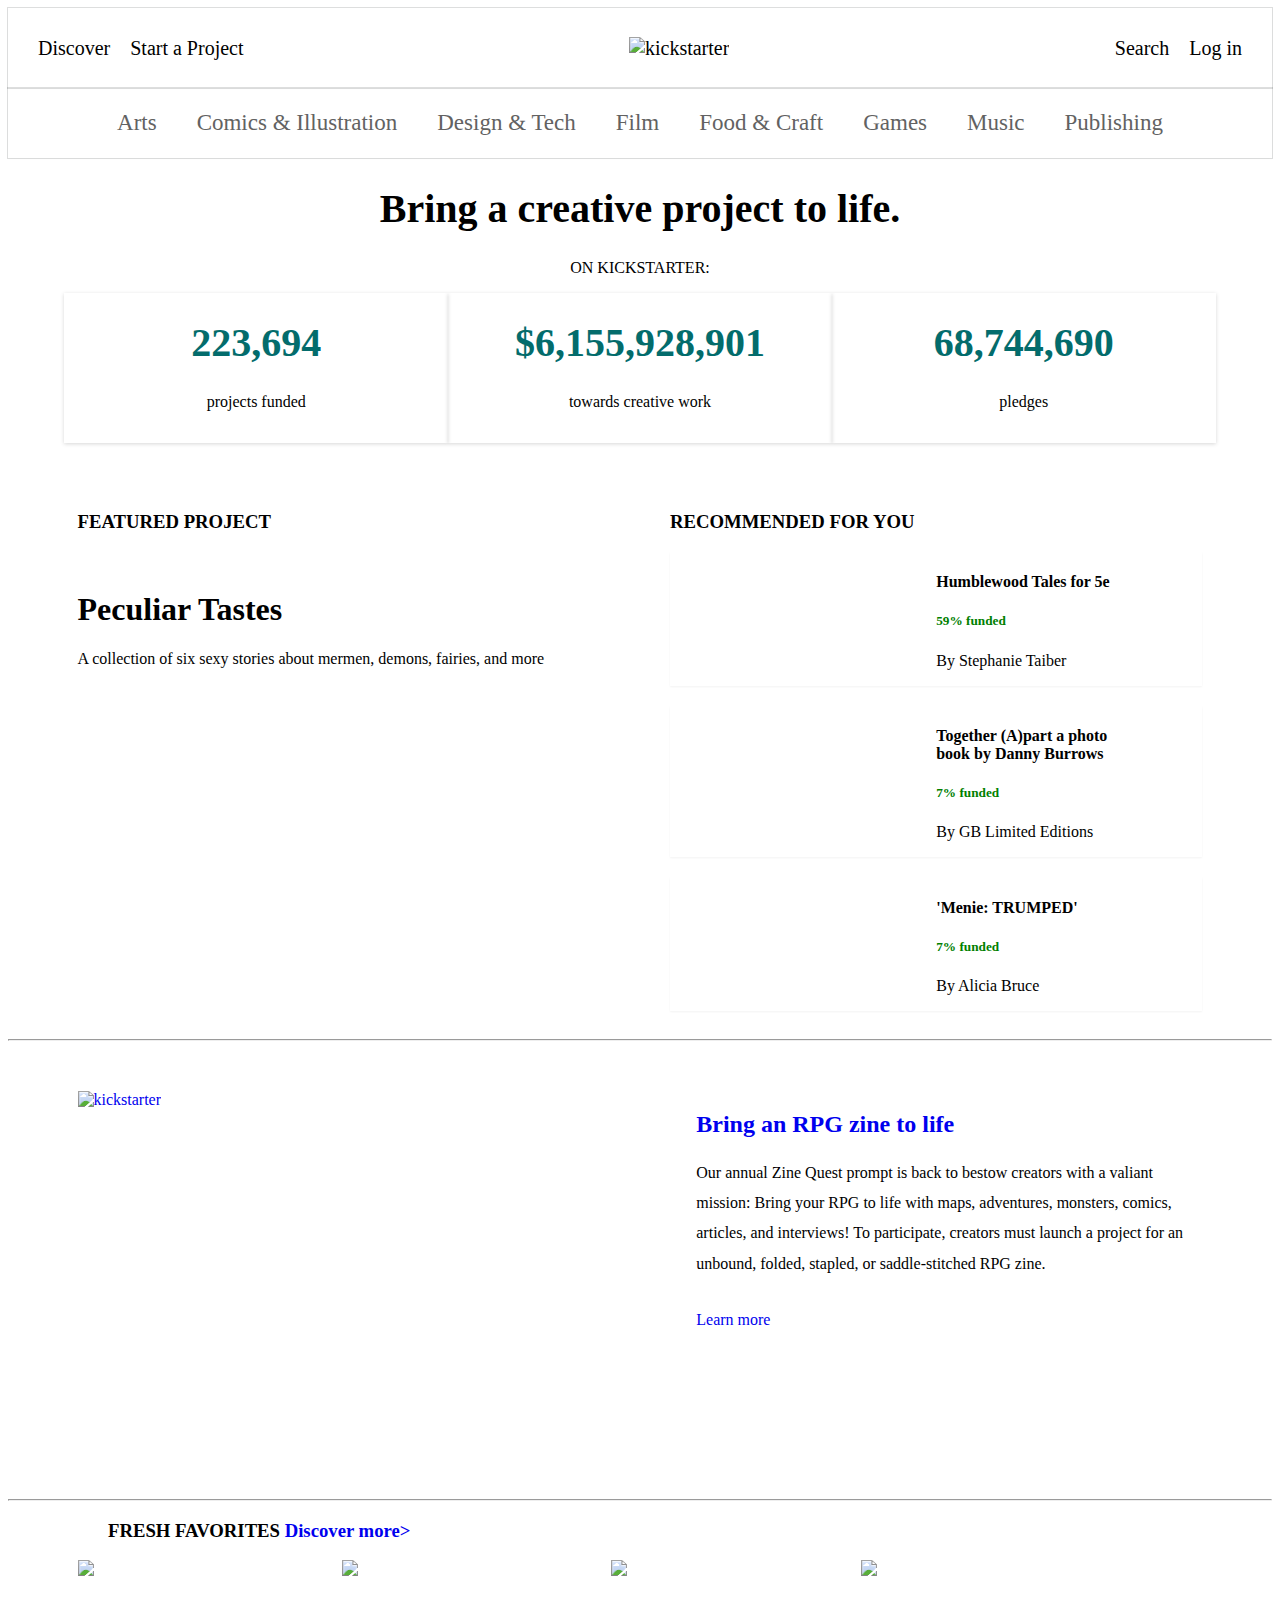
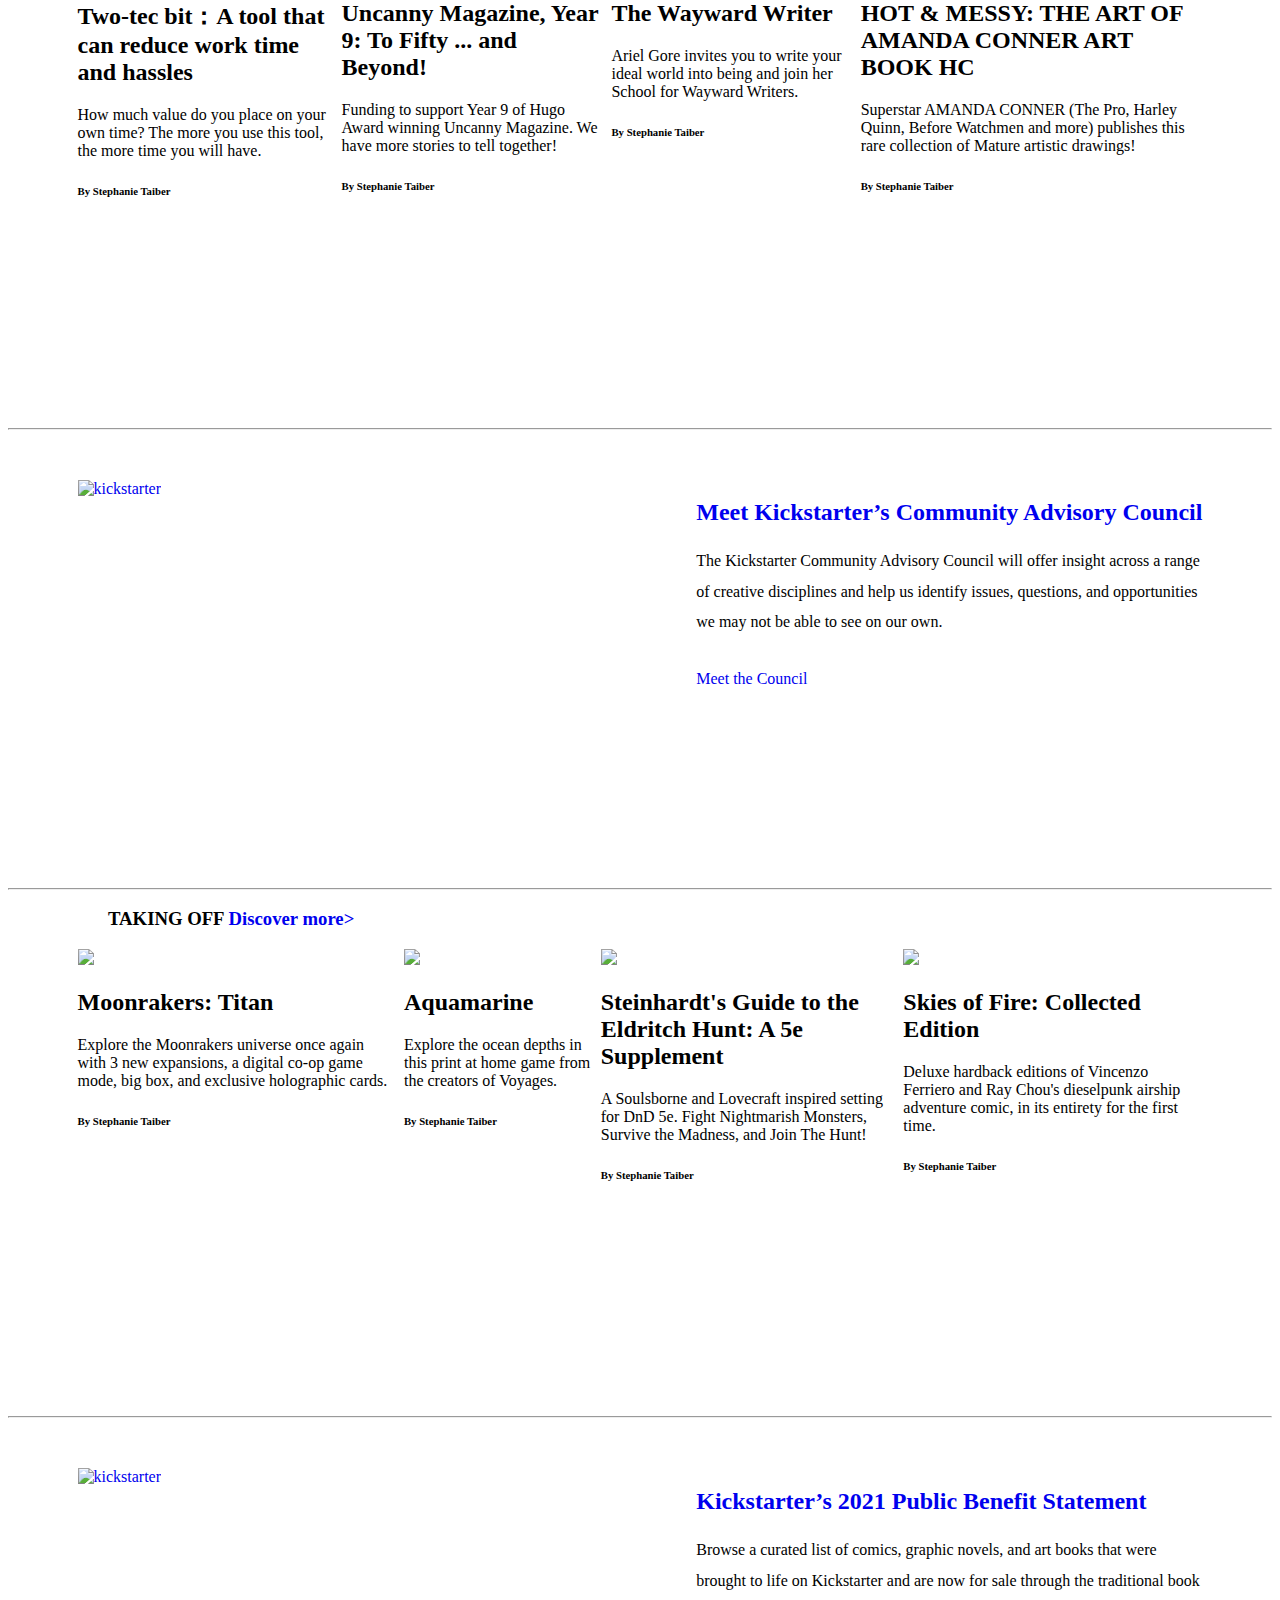
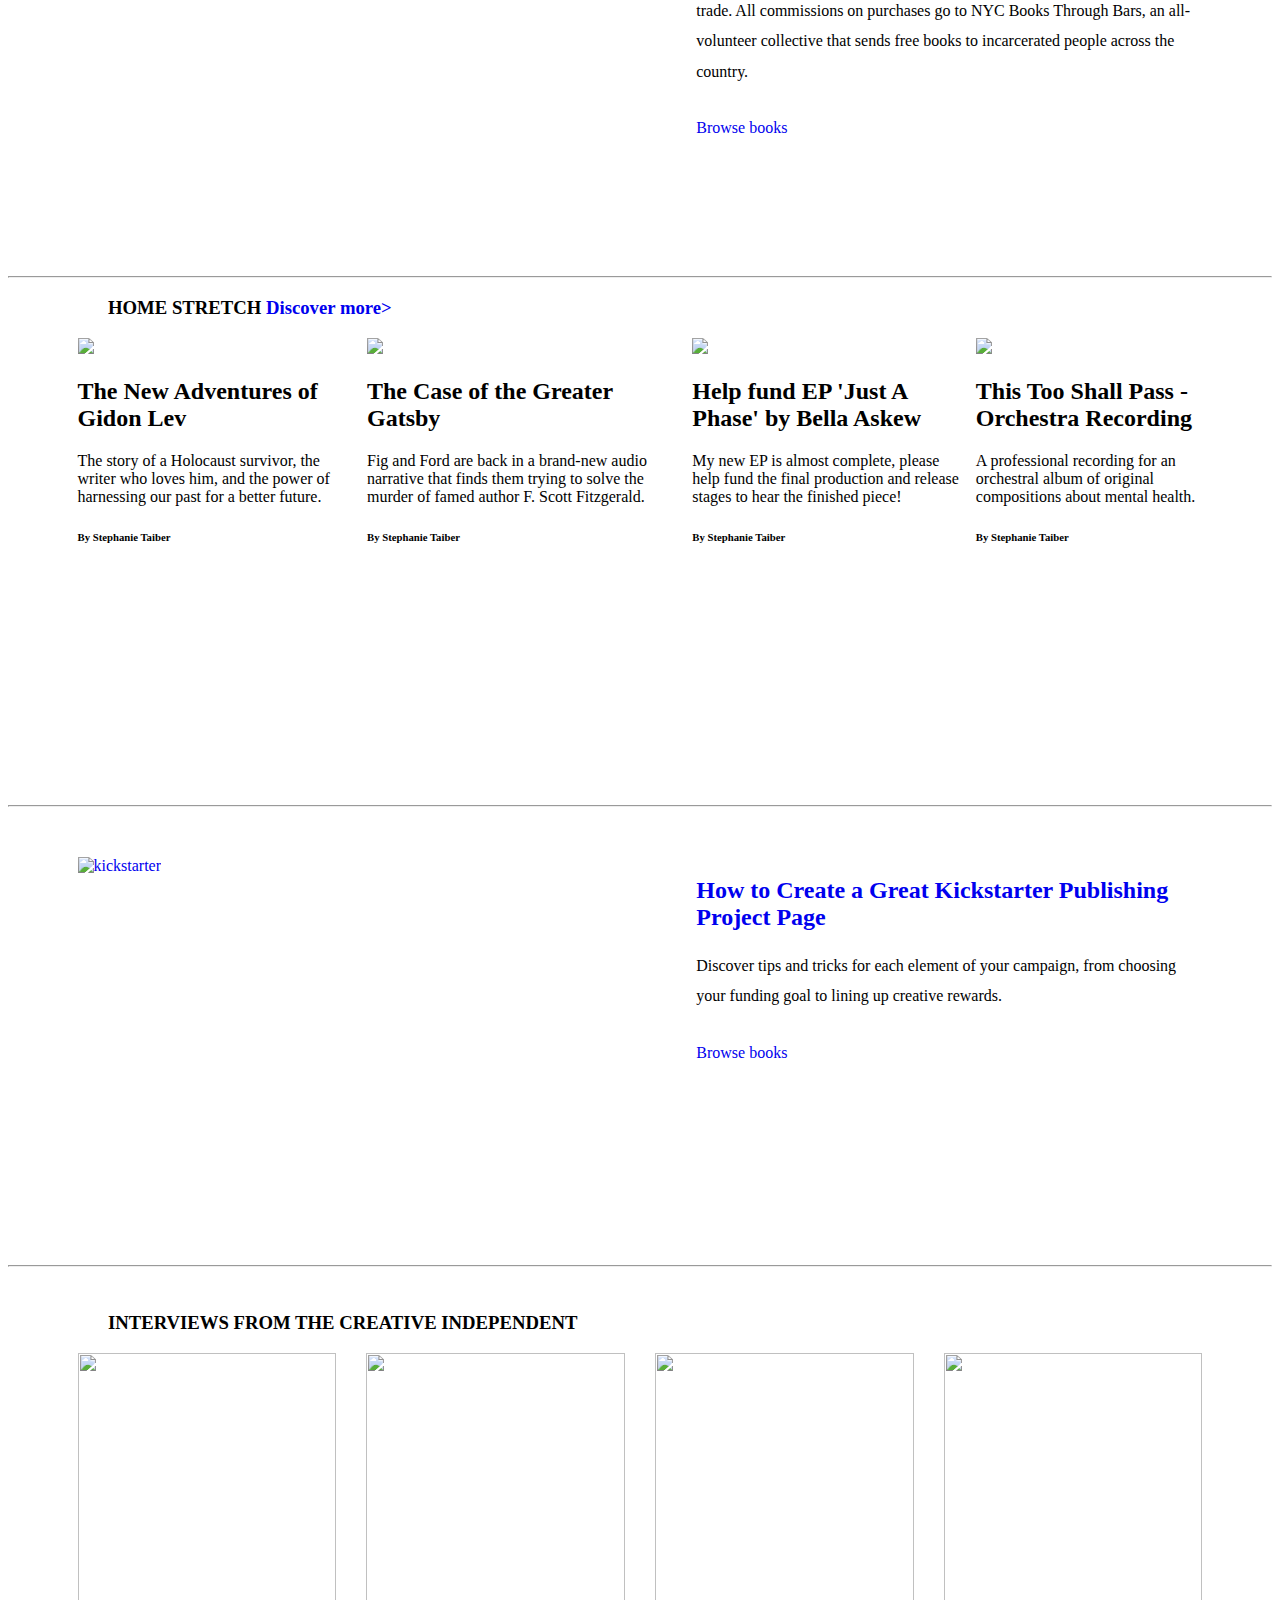
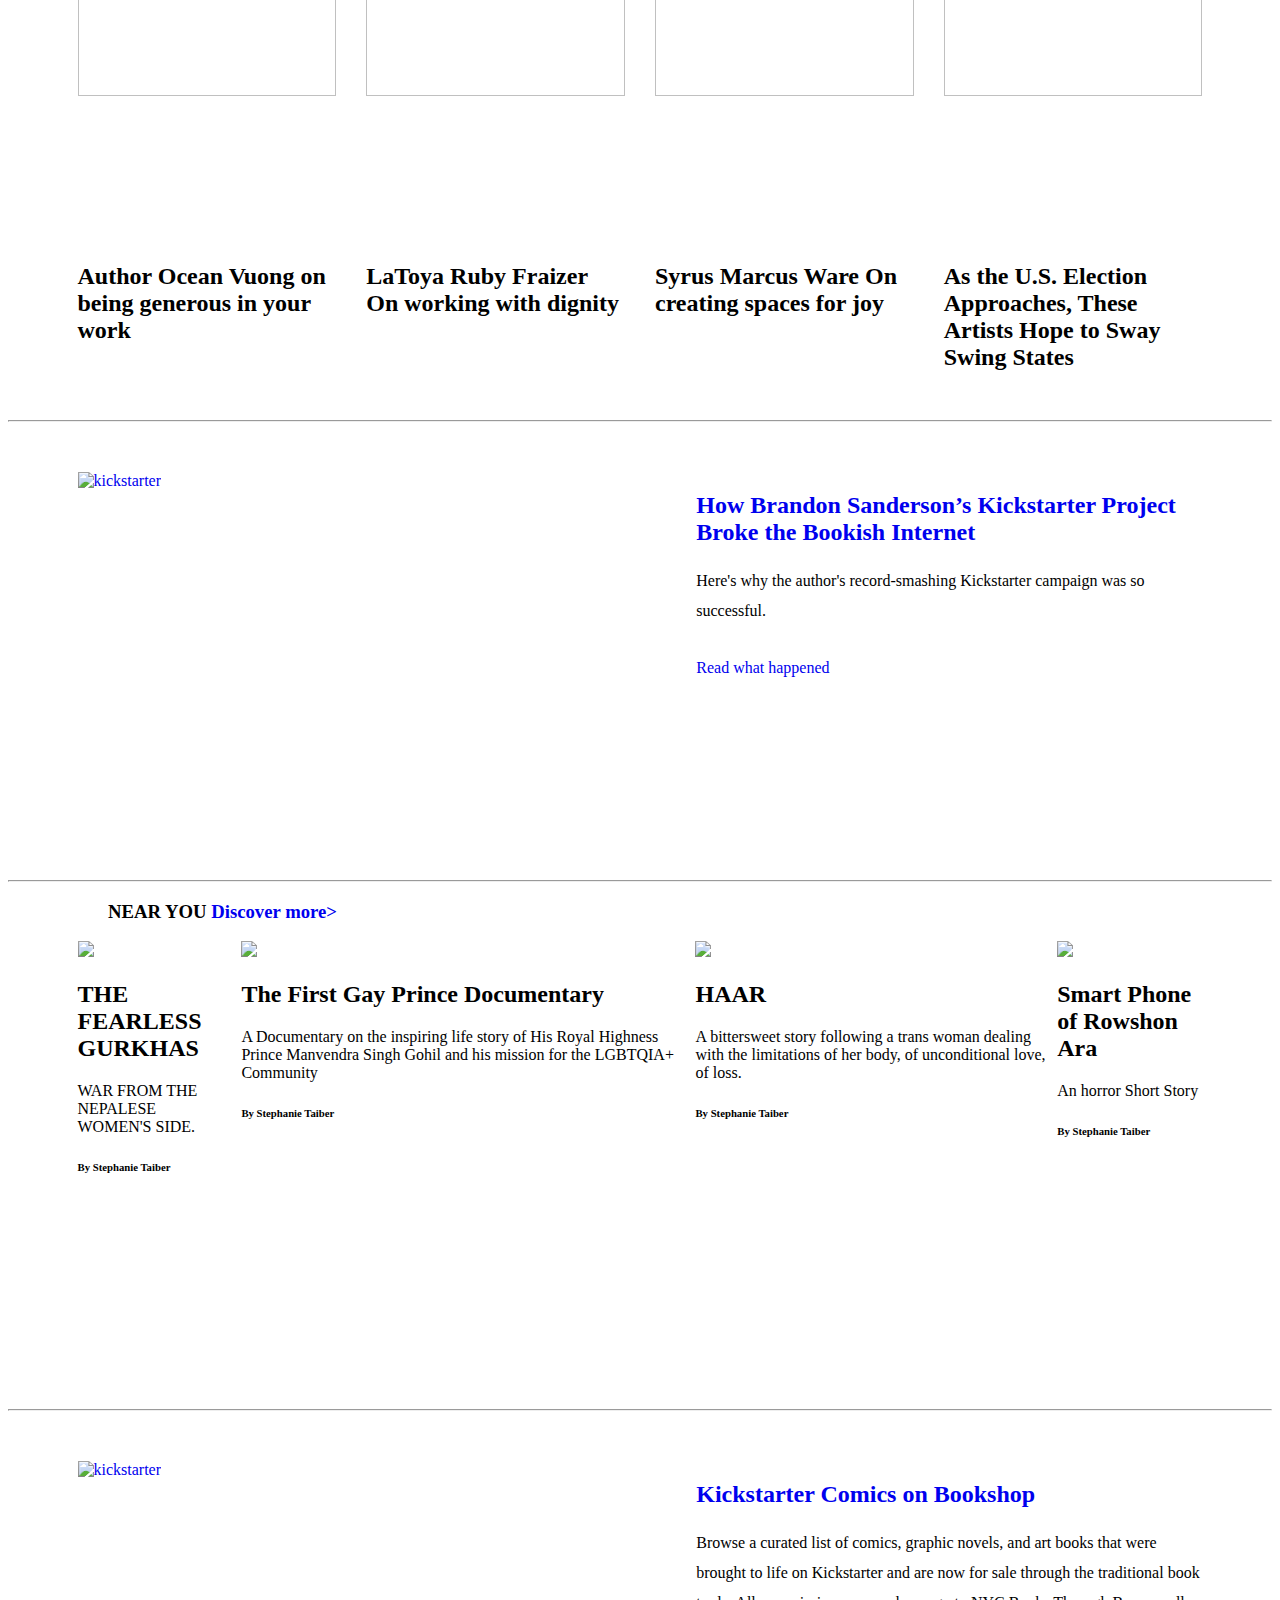
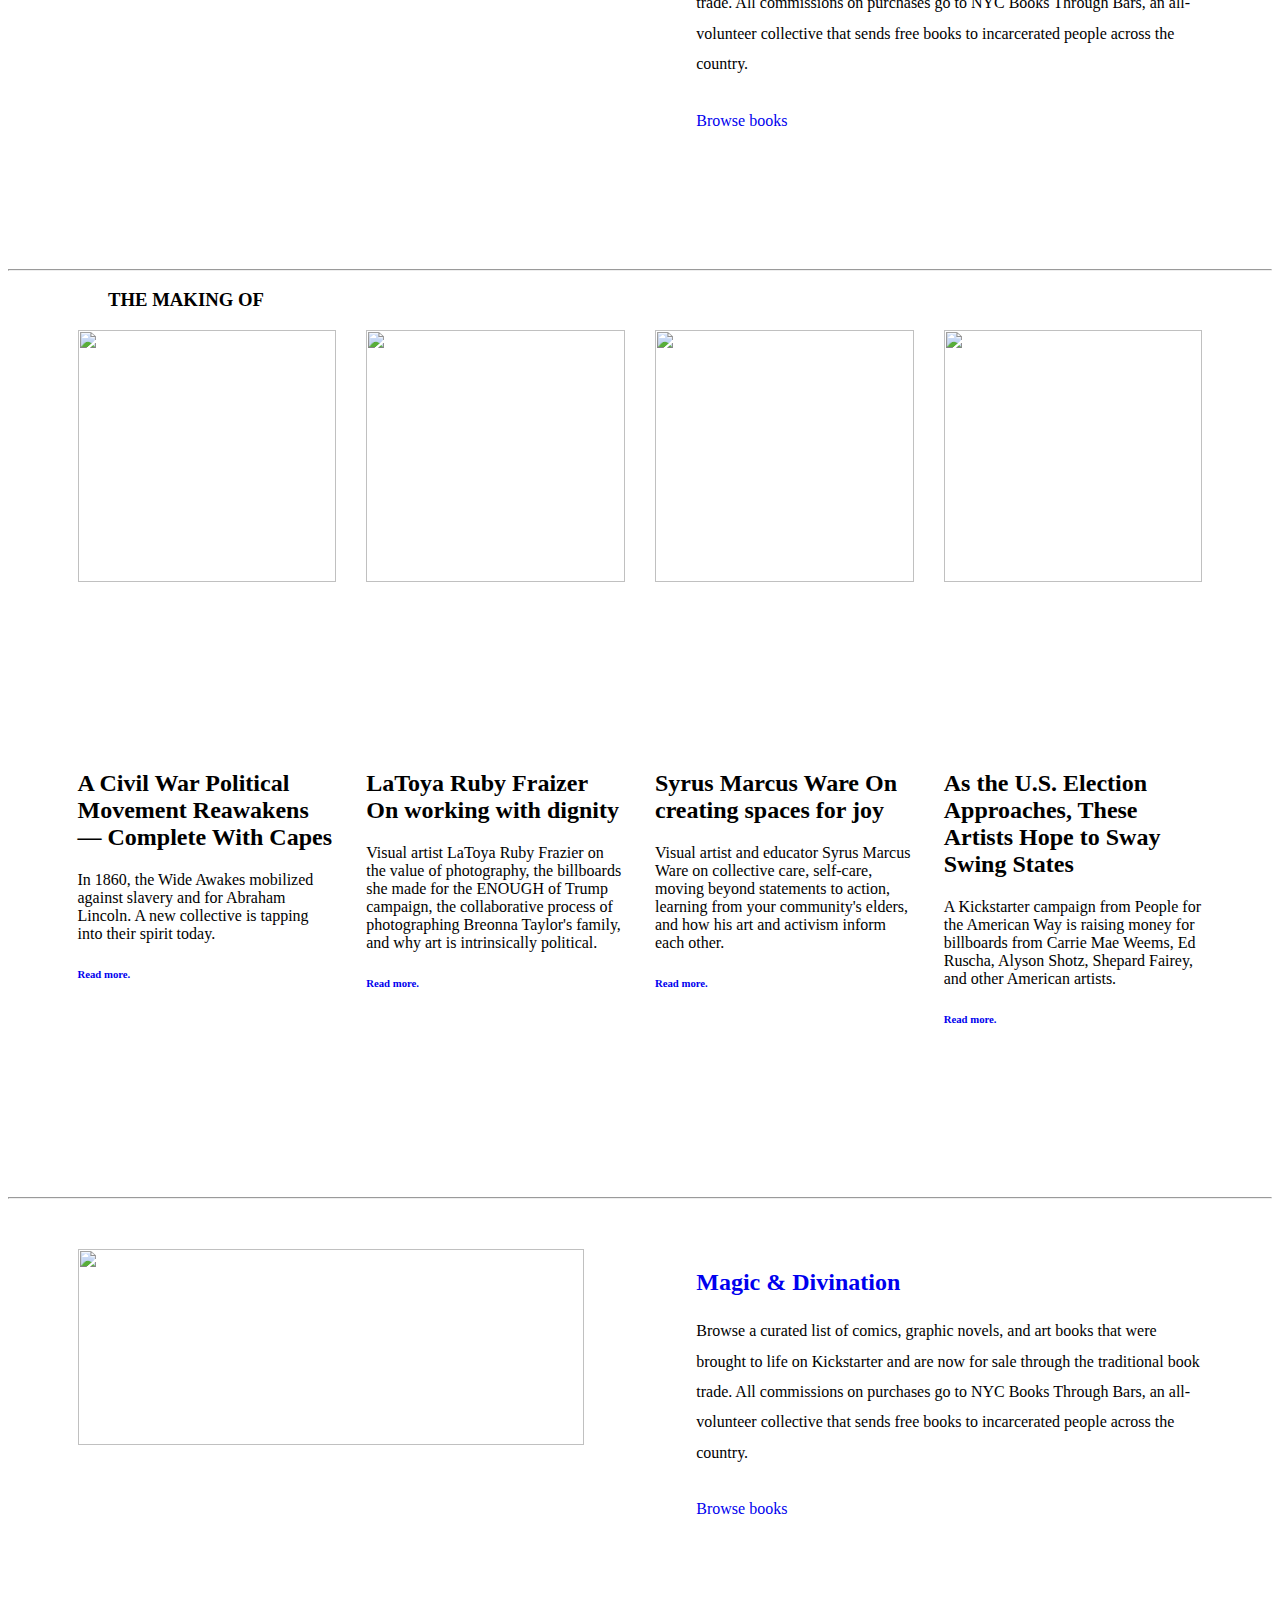
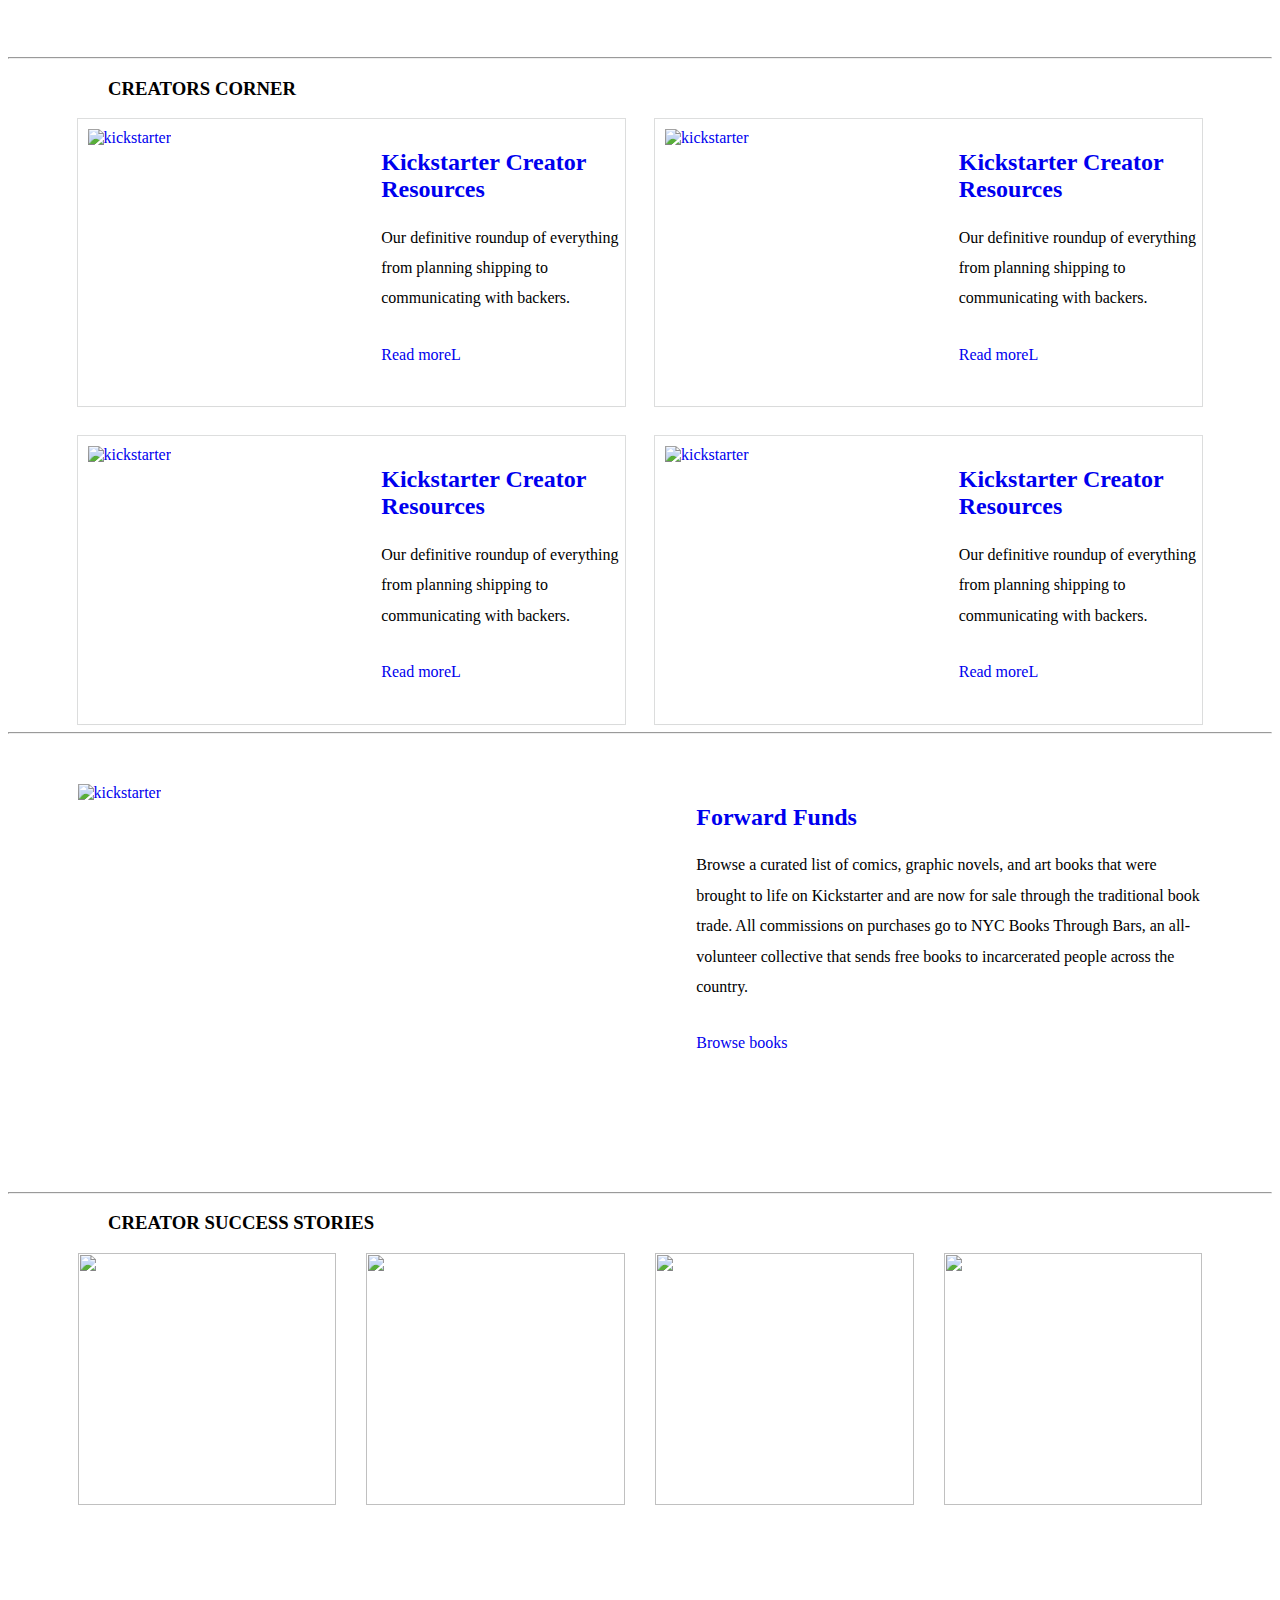
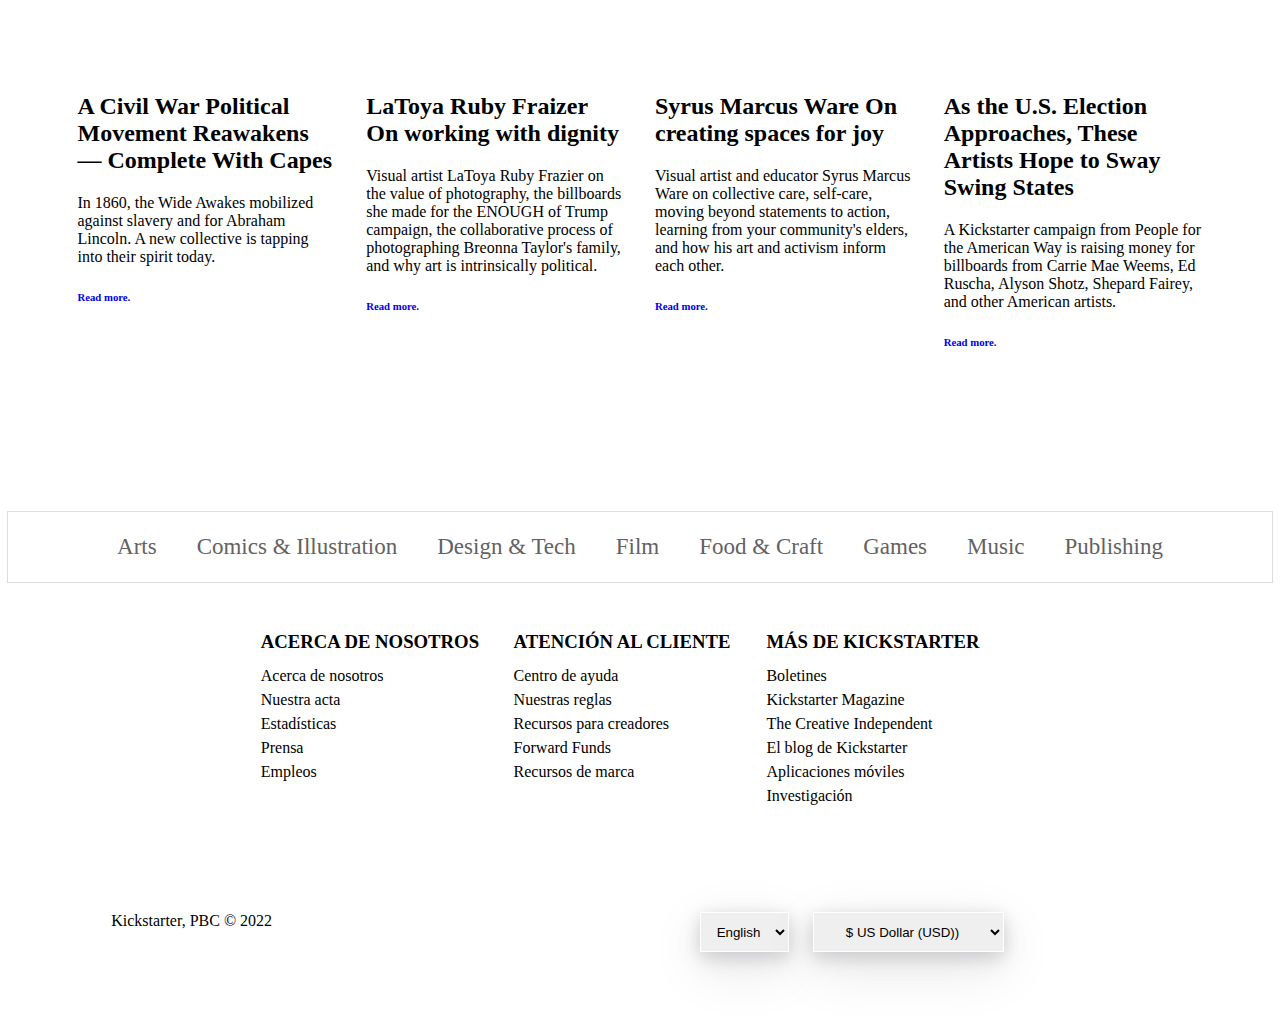
==== commit a5d27fda: "modified file" ====
--- a/Day-2/index.html
+++ b/Day-2/index.html
@@ -463,13 +463,48 @@
                     <p>Investigación</p>
                 </div>
             </div>
-            <div class="gridcontainer2">
-                <div>Kickstarter, PBC © 2022</div>
-                
-                   
-               
-    
-            </div>
+            <section>
+                <div>
+                    <div class="gridcontainer2">
+                        <div>Kickstarter, PBC © 2022</div>
+                        <div>
+                            <section >
+                                <select class="filter">
+                                <option value="English">English</option>
+                                <option value="English">Deutsch</option>
+                                <option value="English">Español</option>
+                                <option value="English">Français</option>
+                                <option value="English">Italiano</option>
+                                <option value="English">日本語</option>
+                                <option value="English">繁體中文</option>
+                                <option value="English">emojilocale</option>
+                            </select>
+                            <select class="filter">
+                                <option value="English">$  US Dollar   (USD))</option>
+                                <option value="English">€  Euro   (EUR)</option>
+                                <option value="English">$  Australian Dollar   (AUD)</option>
+                                <option value="English">$  Canadian Dollar   (CAD)</option>
+                                <option value="English">Fr   Swiss Franc   (CHF)</option>
+                                <option value="English">kr  Danish Krone   (DKK)</option>
+                                <option value="English">£  Pound Sterling   (GBP)</option>
+                                <option value="English">$  Hong Kong Dollar   (HKD)</option>
+                                <option value="English">¥  Japanese Yen   (JPY)</option>
+                                <option value="English">$  Mexican Peso   (MXN)</option>
+                                <option value="English">$  New Zealand Dollar   (NZD)</option>
+                                <option value="English">zł  Zloty   (PLN)</option>
+                                <option value="English">kr  Swedish Krona   (SEK)</option>
+                                <option value="English">$  Singapore Dollar   (SGD)</option>
+        
+        
+                            </select>
+        
+                        </div>
+                           
+                       
+            
+                    </div>
+                </div>
+            </section>
             
     
         </div>
--- a/Day-2/index.css
+++ b/Day-2/index.css
@@ -49,275 +49,279 @@
    color: rgb(98, 98, 98);
     font-size: 23px;
     }
+     .digitparent>h1 {
+        text-align: center;
+        font-size: 40px;
+    }
+    .digitparent>p{
+        text-align: center;   
+    }
+    #digit{
+        width: 92%;
+        height: 150px;
+        display: flex;
+        justify-content: center;
+        
+        margin: auto;
+        
+    }
+    #digit>div{
+        width: 33%;
+        
+        box-shadow: rgba(0, 0, 0, 0.16) 0px 1px 4px;
+    }
+
+    #digit>div>h1{
+        color: rgb(3, 108, 108);
+        text-align: center;
+        font-size: 40px;
+        
+    }
+    #digit>div>p{
+        text-align: center;
+    }
+    
+    .feature{
+        width: 100%;
+        
+    }
+    
    
-h1 {
-    text-align: center;
-    font-size: 40px;
-}
-p{
-    text-align: center;   
-}
-#digit{
-    width: 92%;
-    height: 150px;
-    display: flex;
-    justify-content: center;
-    
-    margin: auto;
-    
-}
-#digit>div{
-    width: 33%;
-    
-    box-shadow: rgba(0, 0, 0, 0.16) 0px 1px 4px;
-}
-#digit>div>h1{
-    color: rgb(3, 108, 108);
-}
-.t{
-    
-    height: 500px;
-    position: absolute;
-    left: 52%;
-    margin-left: 3px;
-    top: 500px;
-    box-shadow: rgba(0, 0, 0, 0.02) 0px 1px 3px 0px, rgba(27, 31, 35, 0.15) 0px 0px 0px 1px;
-}
-#feature{
-    width: 92%;
-    display: flex;
-    
-    margin: auto;
-    height: 700px;
-}
-
-.fea{
-    width: 50%;
+        .feature>div{
+        width:89%;
+        
+        display: flex;
+        margin: auto;
+        margin-top: 50px;
+        
+    }
+    .feature>div>div{
+        
+        width: 50%;
+       
+    }
+    
+    .feature>div>div img{
+        width: 100%;
+    }
+    .RECOMMENDED{
+        margin-left:60px ;
+        
+    }
+    .RECOMMENDED>div{
+        
+        display: grid;
+        grid-template-columns: repeat(2,1fr);
+        box-shadow: rgba(0, 0, 0, 0.05) 0px 1px 2px 0px;
+        margin-bottom: 20px;
+       
+       
+        
+    }
+    .RECOMMENDED>div>div{
+       width: 70%;
+    }
+    
+    .RECOMMENDED h5{
+        color: green
+    }
+    .zinequist{
    
-    
-    }
-    .fea h3 {
-        color: black;
-    }
-    h2{
-        color: black; 
-    }
-.fea img{
-    width: 90%;
-    height: 400px;
-}
-.right{
-   margin-left: 100px;
-}
-
-.fearight{
-    display: grid;
-    grid-template-columns: repeat(2,1fr);
-    grid-template-rows: repeat(3,150px);
-   margin: auto;
-   gap: 0px;
-   margin-left: 100px;
-   
+        width: 89%;
+        display: flex;
+        margin: auto;
+        height: 400px;
+        justify-content: space-between;
+        margin-top: 50px;
+        
+    
+    }
+    .zinequist>div{
+       
+        width: 45%;
+        
+    }
+    .zinequist img{
+    width: 100%;
+    height: 70%;
+    }
+    .zinequistleft{
+        text-align: left;
+        padding-bottom: 10px;
+        line-height: 1.9;
+    }
+ 
+    
   
    
-}
-.fearight>div{
-    border: 1px solid rgb(240, 239, 239) 
-}
-.fearight img{
-    width: 80%;
-    height: 80%;
-    padding-top: 20px;
-   
-}
-.zinequist{
-   
-    width: 92%;
-    display: flex;
-    margin: auto;
-    height: 400px;
-    justify-content: space-between;
-    margin-top: 50px;
-    
-
-}
-.zinequist>div{
-   
-    width: 45%;
-}
-.zinequist img{
-width: 100%;
-}
-.zinequistleft{
-    text-align: left;
-    padding-bottom: 10px;
-    line-height: 1.9;
-}
-.l{
-    
-    height: 200px;
-    position: absolute;
-    left: 50%;
-    margin-left: 3px;
-    top: 1200px;
-    
-}
-#slide{
-    width:100%  ;
-    position:relative;
-    display: flex;
-   
-    gap: 20px;
-}
-#slide div{
-    width: 100%;
-   
-    
-}
-
-#slide>div> img{
-    width: 100%;
-    height: auto;
-    margin-top: 50px;
-    
-}
-button{
-    position:absolute;
-    border: 1px solid white;
-    
-}
-button:nth-child(2){
-    right:220px;
-}
-button:nth-child(3){
-    right:140px;
-}
-#slide h2{
-    text-align: left;
-    color: green;
-    width:100%
-}
-#slide p{
-    text-align: left;
-    width:100%;
-    line-height: 1.9;
-}
-.zinequist4{
-    
-    width: 92%;
-    display: flex;
-    margin: auto;
-    height: 400px;
-    justify-content: space-between;
-    margin-top: 50px;
-    
-
-}
-.zinequist4 img{
-    width: 100%;
-    height: 100%;
-}
-.zinequist4>div{
-   
-    width: 45%;
-}
-#creater{
-    width: 100%;
-   
-    margin: auto;
-}
-#creater h3{
-    padding-left: 160px;
-}
-#creater>div{
-    width: 80%;
-    
-    display: grid;
-    grid-template-columns: repeat(2,1fr);
-    grid-template-rows: repeat(2,1fr);
-    margin: auto;
-    gap: 30px;
-}
-#creater>div>div{
-    width: 100%;
-    
-    box-shadow: rgba(0, 0, 0, 0.02) 0px 1px 3px 0px, rgba(27, 31, 35, 0.15) 0px 0px 0px 1px;
-    display: grid;
-    grid-template-columns: repeat(2,1fr);
-    margin: auto;
-    gap:40px
-}
-#creater>div>div>div{
-   
-    margin: 10px 0px 10px 10px ;
-    
-    
-}
-#creater>div>div :nth-child(1){
-    width: 100%;
-    
-    
-}
-#creater>div>div :nth-child(2){
-    width: 100%;
-}
-#creatersucess{
-    padding-left: 70px;
-}
-#sucess{
-    
-    width: 92%;
-    height: 700px;
-    margin: auto;
-    display: flex;
-    gap: 30px;
-}
-#sucess div{
-    
-    width: 100%;
-}
-#sucess div img{
-    width: 100%;
-    height:55%
-}
-#sucess p{
-    line-height: 1.1;
-}
-.gridcontainer{
-    width: 100%;
-    
-    height: 400px;
-    margin: auto;
-}
-.gridcontainer1{
-    width: 60%;
-    
-    height: 75%;
-   margin: auto;
-   margin-top: 30px;
-   display: flex;
-    
-    
-}
-.gridcontainer1 div{
-    
-    width: 100%;
-}
-.gridcontainer1 p{
-    text-align: left;
-    line-height: .5;
-    
-}
-.gridcontainer2{
-    width: 90%;
-   
-    margin: auto;
-    height: 70px;
-    display: grid;
-    grid-template-columns: repeat(3,1fr);
-
-}
-
-
-
-
+    .fresh{
+        height: 500px;
+        
+    }
+    .fresh h3{
+        margin-left: 100px;
+    }
+    .fresh>div{
+       
+        width:89%;
+        display: flex;
+        margin: auto;
+        gap: 10px;
+    }
+    .fresh>div>div img{
+        width: 100%;
+    }
+    
+    .MORE{
+        
+        height: 900px;
+
+    }
+    .MORE>h3{
+        padding-left: 100px;
+    }
+    .MORE>div{
+        width: 89%;
+        height: 700px;
+        
+        display: flex;
+        margin: auto;
+        gap: 30px;
+    }
+    .MORE>div>div{
+        width: 100%;
+        
+    }
+    .MORE>div>div>img{
+        width: 100%;
+        height: 60%;
+    }
+    .INTERVIEWS{
+        
+        height: 700px;
+       
+        margin-top: 45px;
+
+    }
+    .INTERVIEWS>h3{
+        padding-left: 100px;
+    }
+    .INTERVIEWS>div{
+        width: 89%;
+        height: 700px;
+        
+        display: flex;
+        margin: auto;
+        gap: 30px;
+    }
+    .INTERVIEWS>div>div{
+        width: 100%;
+        
+    }
+    .INTERVIEWS>div>div>img{
+        width: 100%;
+        height: 70%;
+    }
+    #creater{
+        width: 100%;
+       
+        margin: auto;
+    }
+    #creater h3{
+        padding-left: 100px;
+    }
+    #creater>div{
+        width: 89%;
+        
+        display: grid;
+        grid-template-columns: repeat(2,1fr);
+        grid-template-rows: repeat(2,1fr);
+        margin: auto;
+        gap: 30px;
+    }
+    
+    #creater>div>div{
+        width: 100%;
+        
+        box-shadow: rgba(0, 0, 0, 0.02) 0px 1px 3px 0px, rgba(27, 31, 35, 0.15) 0px 0px 0px 1px;
+        display: grid;
+        grid-template-columns: repeat(2,1fr);
+        margin: auto;
+        gap:40px;
+        
+    }
+    #creater>div>div>div{
+       
+        margin: 10px 0px 10px 10px ;
+        
+        
+    }
+    #creater>div>div :nth-child(1){
+        width: 100%;
+        
+        
+    }
+    #creater>div>div :nth-child(2){
+        width: 100%;
+    }
+    #creatersucess{
+        padding-left: 70px;
+    }
+    .gridcontainer{
+        width: 100%;
+        
+        height: 400px;
+        margin: auto;
+    }
+    .gridcontainer1{
+        width: 60%;
+        
+        height: 75%;
+       margin: auto;
+       margin-top: 30px;
+       display: flex;
+        
+        
+    }
+    .gridcontainer1 div{
+        
+        width: 100%;
+    }
+    .gridcontainer1 p{
+        text-align: left;
+        line-height: .5;
+        
+    }
+    .gridcontainer2{
+        width: 90%;
+       
+        margin: auto;
+        height: 70px;
+        display: flex;
+        grid-template-columns: repeat(2,1fr);
+       
+        margin: auto;
+        
+        
+    
+    }
+    .gridcontainer2>div{
+        
+        width:100%;
+       margin-left: 40px;
+        display: grid;
+        
+        
+    }
+    .filter{
+        border: 1px solid white;
+        height: 40px;
+        text-align: center;
+        margin-left: 20px;
+        box-shadow: rgba(17, 17, 26, 0.1) 0px 4px 16px, rgba(17, 17, 26, 0.1) 0px 8px 24px, rgba(17, 17, 26, 0.1) 0px 16px 56px;
+        
+    }
+    a{
+        text-decoration: none;
+    }
+    
